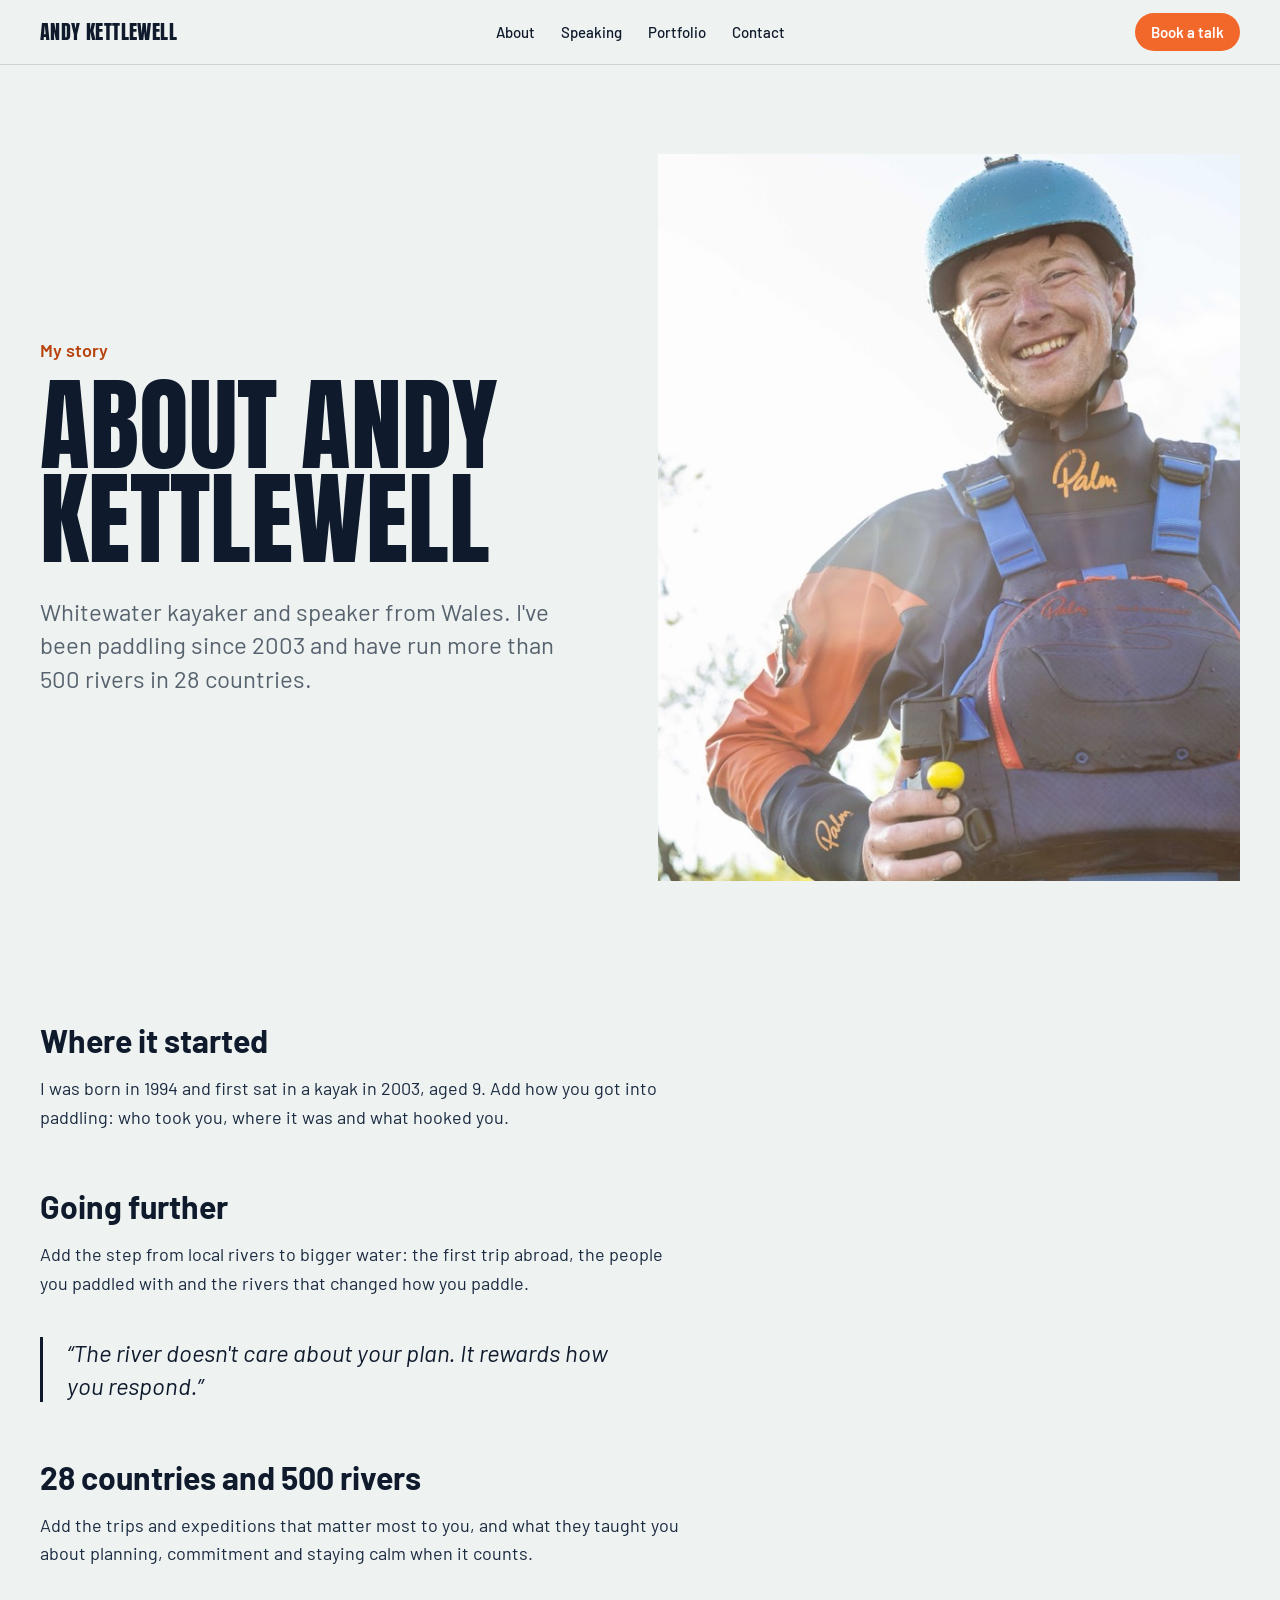
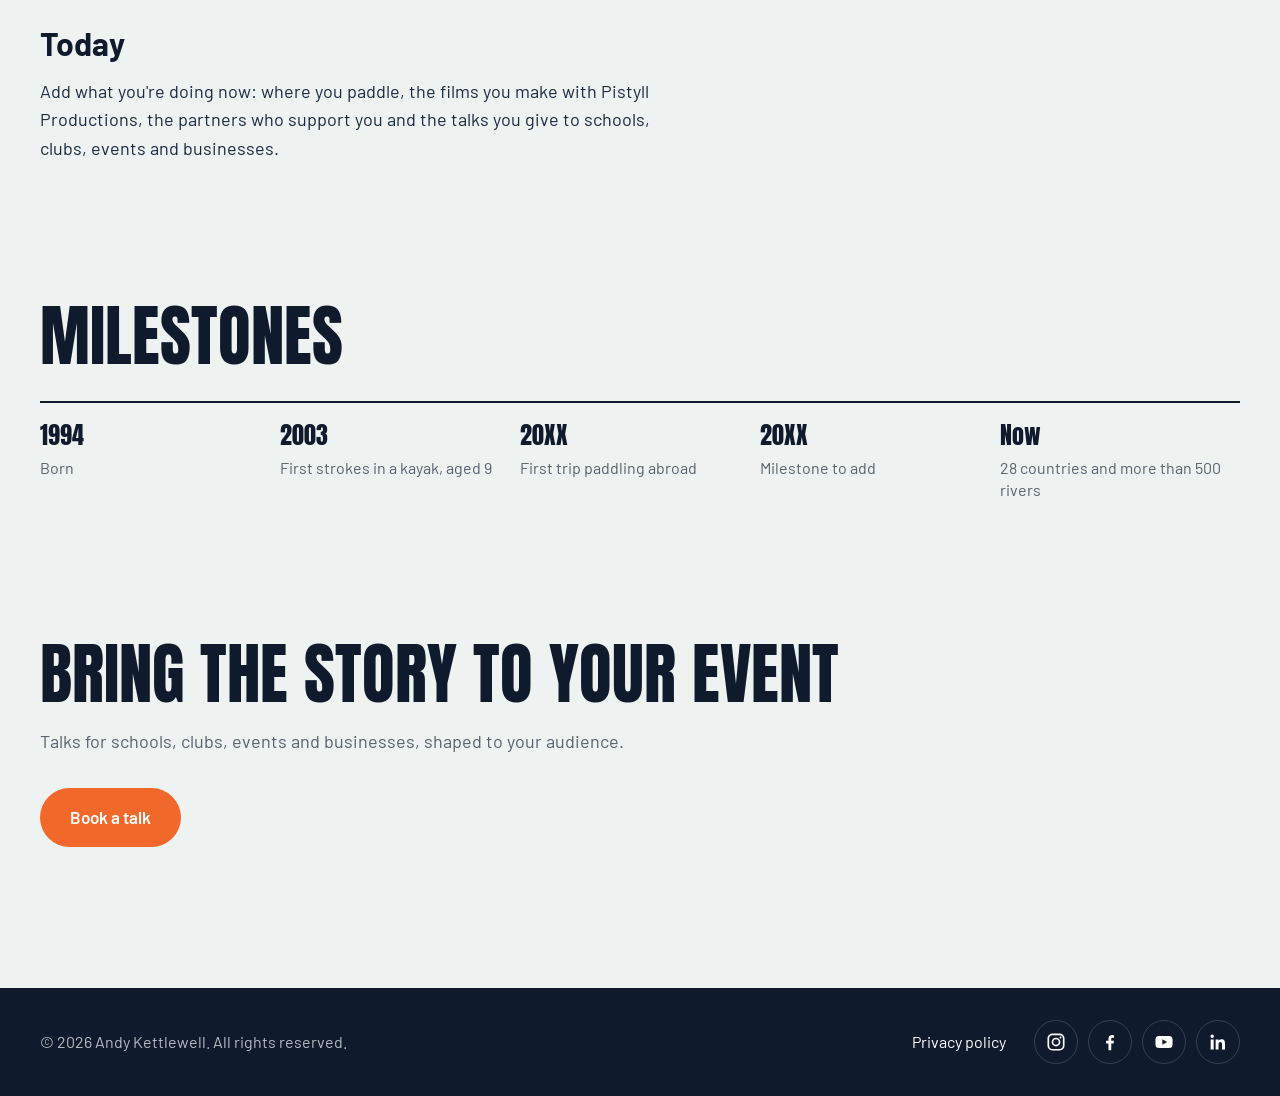
==== about.html @ ff5e3b67 "Add about, speaking and portfolio pages, privacy policy and site-wide refinements - New about, speak" ====
<!DOCTYPE html>
<html lang="en-GB">
<head>
  <meta charset="UTF-8">
  <meta name="viewport" content="width=device-width, initial-scale=1.0">
  <title>About Andy Kettlewell | Whitewater kayaker and speaker</title>
  <meta name="description" content="The full story of Andy Kettlewell, a whitewater kayaker from Wales: paddling since 2003, 28 countries and more than 500 rivers.">
  <meta name="theme-color" content="#0f1b2d">

  <meta property="og:title" content="About Andy Kettlewell">
  <meta property="og:description" content="Whitewater kayaker from Wales. Paddling since 2003, 28 countries, more than 500 rivers.">
  <meta property="og:image" content="https://andykettlewell.co.uk/image/web/story-portrait.jpg">
  <meta property="og:url" content="https://andykettlewell.co.uk/about.html">

  <link rel="preconnect" href="https://fonts.googleapis.com">
  <link rel="preconnect" href="https://fonts.gstatic.com" crossorigin>
  <link href="https://fonts.googleapis.com/css2?family=Anton&family=Barlow:ital,wght@0,400;0,500;0,600;0,700;1,400&display=swap" rel="stylesheet">
  <link rel="stylesheet" href="style.css">
  <script src="scripts.js" defer></script>
</head>
<body>

  <!-- ============ HEADER ============ -->
  <header class="site-header solid scrolled">
    <div class="container header-inner">
      <a href="index.html" class="logo" aria-label="Andy Kettlewell, home">Andy Kettlewell</a>

      <nav class="nav" id="nav" aria-label="Main">
        <a href="about.html" aria-current="page">About</a>
        <a href="speaking.html">Speaking</a>
        <a href="portfolio.html">Portfolio</a>
        <a href="index.html#contact">Contact</a>
        <a href="index.html#talks" class="btn btn-accent btn-sm nav-cta">Book a talk</a>
      </nav>

      <a href="index.html#talks" class="btn btn-accent btn-sm header-cta">Book a talk</a>

      <button class="menu-toggle" aria-label="Open menu" aria-expanded="false" aria-controls="nav">
        <span></span><span></span>
      </button>
    </div>
  </header>

  <main class="about">

    <!-- ============ INTRO ============ -->
    <section class="about-intro">
      <div class="container story-grid">
        <div class="story-copy">
          <p class="kicker">My story</p>
          <h1 class="display-lg">About Andy Kettlewell</h1>
          <p class="about-lead">
            Whitewater kayaker and speaker from Wales. I've been paddling since
            2003 and have run more than 500 rivers in 28 countries.
          </p>
        </div>
        <figure class="story-media">
          <img src="image/web/story-portrait.jpg" alt="Andy Kettlewell smiling on the riverbank in his paddling kit">
        </figure>
      </div>
    </section>

    <!-- ============ FULL STORY ============ -->
    <!-- EDIT: everything in this section is placeholder text. Replace it with your story in your own words. -->
    <section class="about-story">
      <div class="container">
        <article class="about-body">
          <h2>Where it started</h2>
          <p>
            I was born in 1994 and first sat in a kayak in 2003, aged 9.
            Add how you got into paddling: who took you, where it was and what
            hooked you.
          </p>

          <h2>Going further</h2>
          <p>
            Add the step from local rivers to bigger water: the first trip
            abroad, the people you paddled with and the rivers that changed how
            you paddle.
          </p>

          <blockquote class="pull-quote">
            “The river doesn't care about your plan. It rewards how you respond.”
          </blockquote>

          <h2>28 countries and 500 rivers</h2>
          <p>
            Add the trips and expeditions that matter most to you, and what
            they taught you about planning, commitment and staying calm when it
            counts.
          </p>

          <h2>Today</h2>
          <p>
            Add what you're doing now: where you paddle, the films you make
            with Pistyll Productions, the partners who support you and the
            talks you give to schools, clubs, events and businesses.
          </p>
        </article>
      </div>
    </section>

    <!-- ============ MILESTONES ============ -->
    <!-- EDIT: 1994 and 2003 are real, the 20XX milestones are placeholders -->
    <section class="about-milestones">
      <div class="container">
        <h2 class="display-md">Milestones</h2>
        <ol class="timeline about-timeline">
          <li><span>1994</span> Born</li>
          <li><span>2003</span> First strokes in a kayak, aged 9</li>
          <li><span>20XX</span> First trip paddling abroad</li>
          <li><span>20XX</span> Milestone to add</li>
          <li><span>Now</span> 28 countries and more than 500 rivers</li>
        </ol>
      </div>
    </section>

    <!-- ============ CALL TO ACTION ============ -->
    <section class="about-cta">
      <div class="container">
        <h2 class="display-md">Bring the story to your event</h2>
        <p>Talks for schools, clubs, events and businesses, shaped to your audience.</p>
        <a href="index.html#contact" class="btn btn-accent">Book a talk</a>
      </div>
    </section>

  </main>

  <!-- ============ FOOTER ============ -->
  <footer class="site-footer">
    <div class="container footer-inner">
      <p>© <span id="year">2026</span> Andy Kettlewell. All rights reserved.</p>
      <div class="footer-end">
        <ul class="footer-links">
          <li><a href="privacy.html">Privacy policy</a></li>
        </ul>
        <ul class="socials footer-socials" aria-label="Social media">
          <li><a href="https://www.instagram.com/akettlewell94/" target="_blank" rel="noopener" aria-label="Instagram"><svg viewBox="0 0 24 24" aria-hidden="true"><rect x="2.75" y="2.75" width="18.5" height="18.5" rx="5" fill="none" stroke="currentColor" stroke-width="2"/><circle cx="12" cy="12" r="4.25" fill="none" stroke="currentColor" stroke-width="2"/><circle cx="17.4" cy="6.6" r="1.25" fill="currentColor"/></svg></a></li>
          <li><a href="https://www.facebook.com/AndyKettlewell1" target="_blank" rel="noopener" aria-label="Facebook"><svg viewBox="0 0 24 24" aria-hidden="true"><path fill="currentColor" d="M13.5 22v-8.2h2.8l.4-3.3h-3.2V8.4c0-.95.27-1.6 1.63-1.6h1.72V3.86A23 23 0 0 0 14.35 3.7c-2.5 0-4.2 1.52-4.2 4.32v2.48H7.3v3.3h2.85V22z"/></svg></a></li>
          <li><a href="https://www.youtube.com/@PistyllProductions" target="_blank" rel="noopener" aria-label="YouTube"><svg viewBox="0 0 24 24" aria-hidden="true"><path fill="currentColor" fill-rule="evenodd" d="M6 4.75h12A4.25 4.25 0 0 1 22.25 9v6A4.25 4.25 0 0 1 18 19.25H6A4.25 4.25 0 0 1 1.75 15V9A4.25 4.25 0 0 1 6 4.75zM10 8.6v6.8l5.8-3.4z"/></svg></a></li>
          <li><a href="https://www.linkedin.com/in/andy-kettlewell-2539121a6/" target="_blank" rel="noopener" aria-label="LinkedIn"><svg viewBox="0 0 24 24" aria-hidden="true"><path fill="currentColor" d="M3.2 9h3.6v12H3.2zM5 3a2.1 2.1 0 1 1 0 4.2A2.1 2.1 0 0 1 5 3zM9.2 9h3.45v1.65h.05c.48-.9 1.65-1.85 3.4-1.85 3.64 0 4.3 2.4 4.3 5.5V21h-3.6v-5.9c0-1.4-.03-3.2-1.95-3.2-1.95 0-2.25 1.52-2.25 3.1v6H9.2z"/></svg></a></li>
        </ul>
      </div>
    </div>
  </footer>

</body>
</html>
---- style.css ----
/* =========================================================
   ANDY KETTLEWELL: andykettlewell.co.uk

   One loud thing: the waterfall hero and its poster headline.
   Everything after it stays calm and lets the photos work.

   Colours come from the river and the kit:
   spray-grey ground, deep-water navy, drysuit orange (used
   only for actions and the hero full stops).
   ========================================================= */

:root {
  --ink: #0f1b2d;          /* deep water */
  --ink-2: #1a2a40;
  --mist: #eef2f1;         /* spray grey, the page ground */
  --white: #ffffff;
  --orange: #f2672a;       /* drysuit orange: actions only */
  --orange-dark: #d4511a;
  --orange-text: #b8420c;  /* orange dark enough for small text on the light ground */
  --slate: #56626d;        /* secondary text */
  --rule: rgba(15, 27, 45, 0.14);
  --rule-light: rgba(255, 255, 255, 0.16);

  --font-display: 'Anton', 'Impact', 'Arial Narrow', sans-serif;
  --font-body: 'Barlow', system-ui, -apple-system, 'Segoe UI', sans-serif;

  /* Type scale (roughly a 1.333 ratio from an 18px base) */
  --step-0: 1.125rem;   /* 18px body */
  --step-1: 1.5rem;     /* 24px */
  --step-2: 2rem;       /* 32px */

  --container: 1360px;
  --gutter: clamp(16px, 4vw, 40px);
  --section-y: clamp(88px, 11vw, 150px);
  --header-h: 64px;
  --ease: cubic-bezier(0.2, 0.7, 0.2, 1);
}

/* ---------- Reset ---------- */
*, *::before, *::after { box-sizing: border-box; margin: 0; padding: 0; }

html { scroll-behavior: smooth; scroll-padding-top: var(--header-h); }

body {
  font-family: var(--font-body);
  font-size: var(--step-0);
  line-height: 1.6;
  color: var(--ink);
  background: var(--mist);
  -webkit-font-smoothing: antialiased;
}

img { display: block; max-width: 100%; }
[hidden] { display: none !important; }
a { color: inherit; text-decoration: none; }
ul, ol { list-style: none; }
button, input, select, textarea { font: inherit; color: inherit; }

:focus-visible { outline: 2px solid var(--orange); outline-offset: 3px; }

.container {
  width: 100%;
  max-width: var(--container);
  margin-inline: auto;
  padding-inline: var(--gutter);
}

/* ---------- Type ---------- */
.display, .display-md, .display-lg {
  font-family: var(--font-display);
  font-weight: 400;
  text-transform: uppercase;
  line-height: 0.92;
}
.display    { font-size: clamp(72px, 12vw, 184px); letter-spacing: -0.005em; }
.display-lg { font-size: clamp(56px, 8vw, 120px); }
.display-md { font-size: clamp(40px, 5.2vw, 72px); line-height: 0.98; }

.dot { color: var(--orange); }

/* Short line introducing each page, above its main heading */
.kicker {
  font-size: var(--step-0);
  font-weight: 600;
  line-height: 1.3;
  color: var(--orange-text);
  margin-bottom: 16px;
}
.story-copy > .kicker, .legal .kicker { color: var(--orange-text); }
.hero .kicker { color: var(--orange); margin-bottom: 20px; }

.minor-heading {
  font-size: var(--step-0);
  font-weight: 600;
  margin-bottom: 20px;
}
.minor-heading.center { text-align: center; }

.section-lead {
  margin-top: 24px;
  max-width: 34em;
}

/* ---------- Buttons & links ---------- */
.btn {
  display: inline-flex;
  align-items: center;
  justify-content: center;
  padding: 16px 30px;
  border: 0;
  border-radius: 999px;
  font-size: 1.0625rem;
  font-weight: 600;
  cursor: pointer;
  transition: background 0.2s;
}
.btn-sm { padding: 7px 16px; font-size: 0.9375rem; }
.btn-block { width: 100%; }
.btn-accent { background: var(--orange); color: var(--white); }
.btn-accent:hover { background: var(--orange-dark); }

.text-link {
  font-weight: 600;
  text-decoration: none;
  transition: color 0.2s;
}
.text-link span {
  display: inline-block;
  margin-left: 0.12em;
  transform: translateY(0.08em);
  transition: transform 0.2s;
}
.text-link:hover { color: var(--orange); }
.text-link:hover span { transform: translate(3px, 0.08em); }
@media (prefers-reduced-motion: reduce) {
  .text-link:hover span { transform: translateY(0.08em); }
}

/* ---------- Header ---------- */
.site-header {
  position: fixed;
  inset: 0 0 auto 0;
  z-index: 50;
  height: var(--header-h);
  color: var(--white);
  transition: background 0.3s, color 0.3s, box-shadow 0.3s;
}
.site-header.scrolled {
  background: rgba(238, 242, 241, 0.94);
  backdrop-filter: blur(12px);
  -webkit-backdrop-filter: blur(12px);
  box-shadow: 0 1px 0 var(--rule);
  color: var(--ink);
}
/* logo left, menu centred, "Book a talk" right */
.header-inner {
  height: 100%;
  display: grid;
  grid-template-columns: 1fr auto 1fr;
  align-items: center;
  gap: 24px;
}
.header-inner .logo { justify-self: start; }
.header-cta { justify-self: end; }
.nav .nav-cta { display: none; } /* only shown inside the phone menu */

.logo {
  font-family: var(--font-display);
  font-size: 20px;
  text-transform: uppercase;
  letter-spacing: 0.02em;
  line-height: 1;
}

.nav {
  display: flex;
  align-items: center;
  gap: 26px;
  font-size: 0.9375rem;
  font-weight: 500;
}
.nav > a:not(.btn):hover { text-decoration: underline; text-underline-offset: 6px; }

.menu-toggle {
  display: none;
  width: 44px; height: 44px;
  background: none; border: 0;
  cursor: pointer;
  position: relative;
}
.menu-toggle span {
  position: absolute;
  left: 10px; right: 10px;
  height: 2px;
  background: currentColor;
  transition: transform 0.3s var(--ease), top 0.3s var(--ease);
}
.menu-toggle span:first-child { top: 17px; }
.menu-toggle span:last-child  { top: 25px; }
.menu-open .menu-toggle span:first-child { top: 21px; transform: rotate(45deg); }
.menu-open .menu-toggle span:last-child  { top: 21px; transform: rotate(-45deg); }

/* ---------- Hero: the one orchestrated moment ---------- */
.hero {
  position: relative;
  min-height: 100vh;
  min-height: 100svh;
  display: flex;
  align-items: center;
  overflow: hidden;
  background: var(--ink);
  color: var(--white);
}
.hero-media, .hero-media img {
  position: absolute;
  inset: 0;
  width: 100%;
  height: 100%;
}
.hero-media img {
  object-fit: cover;
  object-position: 55% 35%;
  animation: hero-settle 2.4s var(--ease) both;
}
.hero::after {
  content: "";
  position: absolute;
  inset: 0;
  background:
    linear-gradient(180deg, rgba(15,27,45,0.55) 0%, rgba(15,27,45,0) 22%),
    linear-gradient(90deg, rgba(15,27,45,0.85) 0%, rgba(15,27,45,0.5) 42%, rgba(15,27,45,0.05) 75%);
  pointer-events: none;
}

.hero-content {
  position: relative;
  z-index: 2;
  padding-top: var(--header-h);
}
/* headline lines drop in like water, then the rest follows */
.hero-content > * { animation: rise 1s var(--ease) both; }
.hero-content > :nth-child(1) { animation-delay: 0.25s; }
.hero-content > :nth-child(2) { animation-delay: 0.4s; }
.hero-content > :nth-child(3) { animation-delay: 0.6s; }
.hero-content > :nth-child(4) { animation-delay: 0.75s; }

.hero-lead {
  max-width: 26em;
  margin-top: 28px;
  font-size: 1.25rem;
  color: rgba(255,255,255,0.88);
}
.hero-actions {
  display: flex;
  flex-wrap: wrap;
  align-items: center;
  gap: 28px;
  margin-top: 36px;
}

@keyframes hero-settle { from { transform: scale(1.06); } to { transform: scale(1); } }
@keyframes rise { from { opacity: 0; transform: translateY(28px); } to { opacity: 1; transform: none; } }

/* ---------- Highlights sentence ---------- */
.highlights {
  background: var(--ink);
  color: rgba(255,255,255,0.7);
  padding-block: clamp(48px, 6vw, 80px);
}
.highlights-line {
  font-size: clamp(1.5rem, 3.2vw, 2.6rem);
  line-height: 1.25;
  max-width: 28em;
}
.highlights-line strong { color: var(--white); font-weight: 700; }

/* ---------- Sections ---------- */
.section { padding-block: var(--section-y); }

/* ---------- Story ---------- */
.story-grid {
  display: grid;
  grid-template-columns: 1fr 1.1fr;
  gap: clamp(40px, 7vw, 110px);
  align-items: center;
}
.story-media img {
  width: 100%;
  aspect-ratio: 4 / 5;
  object-fit: cover;
  object-position: 68% 20%;
}
.story-media figcaption {
  margin-top: 12px;
  font-size: 1rem;
  color: var(--slate);
}
.story-copy h2 { margin-bottom: 32px; }
.story-copy > p { color: var(--slate); max-width: 34em; }
.story-copy > p + p { margin-top: 16px; }

.pull-quote {
  margin: 40px 0 48px;
  padding-left: 24px;
  border-left: 3px solid var(--ink);
  font-size: var(--step-1);
  font-style: italic;
  line-height: 1.35;
  max-width: 24em;
}

.timeline {
  display: grid;
  grid-template-columns: repeat(4, 1fr);
  border-top: 2px solid var(--ink);
}
.timeline li {
  padding: 16px 12px 0 0;
  font-size: 1rem;
  line-height: 1.4;
  color: var(--slate);
}
.timeline span {
  display: block;
  font-family: var(--font-display);
  font-size: var(--step-1);
  color: var(--ink);
  margin-bottom: 4px;
}

/* ---------- Talks ---------- */
.talks { background: var(--ink); color: var(--white); }
.talks-head {
  display: grid;
  grid-template-columns: 1fr 1fr;
  gap: 24px 64px;
  align-items: end;
  margin-bottom: clamp(48px, 6vw, 72px);
}
.talks-head .section-lead { margin-top: 0; color: rgba(255,255,255,0.72); }

.talk-list { border-top: 1px solid var(--rule-light); margin-bottom: 48px; }
.talk-list li {
  display: grid;
  grid-template-columns: 1fr 1fr;
  gap: 8px 64px;
  align-items: baseline;
  padding-block: 28px;
  border-bottom: 1px solid var(--rule-light);
}
.talk-list h3 {
  font-family: var(--font-display);
  font-weight: 400;
  font-size: clamp(1.75rem, 3vw, 2.5rem);
  line-height: 1.05;
  text-transform: uppercase;
}
.talk-list p { color: rgba(255,255,255,0.72); max-width: 30em; }

/* Home page preview of the talks */
.talk-preview {
  display: grid;
  grid-template-columns: repeat(4, 1fr);
  column-gap: 40px;
  border-top: 1px solid var(--rule-light);
  margin-bottom: 48px;
}
.talk-preview li {
  padding-top: 24px;
  font-family: var(--font-display);
  font-size: clamp(1.5rem, 2.2vw, 1.875rem);
  line-height: 1.05;
  text-transform: uppercase;
}
.talks-actions {
  display: flex;
  flex-wrap: wrap;
  align-items: center;
  gap: 28px;
}

/* ---------- Gallery ---------- */
.gallery-title { margin-bottom: clamp(36px, 5vw, 56px); }
.gallery-grid {
  display: grid;
  grid-template-columns: repeat(3, 1fr);
  grid-auto-rows: clamp(200px, 22vw, 300px);
  gap: 8px;
}
.g-item { position: relative; overflow: hidden; background: var(--ink-2); }
.g-wide { grid-column: span 2; }
.g-tall { grid-row: span 2; }
.g-item img { width: 100%; height: 100%; object-fit: cover; }
.g-item figcaption {
  position: absolute;
  left: 16px; bottom: 14px;
  color: var(--white);
  font-weight: 600;
  text-shadow: 0 1px 8px rgba(0,0,0,0.6);
}

/* ---------- Partners ---------- */
.partners {
  padding-block: 72px;
  background: var(--white);
}
.partners .minor-heading { margin-bottom: 36px; color: var(--slate); }
.partner-row {
  display: flex;
  flex-wrap: wrap;
  justify-content: center;
  align-items: center;
  gap: 24px clamp(40px, 8vw, 110px);
}
.partner-row img { height: clamp(44px, 5vw, 64px); width: auto; opacity: 0.85; transition: opacity 0.2s; }
.partner-row a:hover img { opacity: 1; }
.partner-row a { display: block; }

/* ---------- Contact ---------- */
.contact-grid {
  display: grid;
  grid-template-columns: 1fr 1fr;
  gap: clamp(48px, 7vw, 110px);
  align-items: start;
}
.contact-intro > p {
  margin-top: 28px;
  color: var(--slate);
  max-width: 26em;
}
.contact-list { margin-top: 48px; border-top: 1px solid var(--rule); }
.contact-list > div {
  padding: 16px 0;
  border-bottom: 1px solid var(--rule);
}
/* small label on its own line above each detail */
.contact-list dt {
  font-size: 0.875rem;
  color: var(--slate);
  margin-bottom: 2px;
}
.contact-list dd { font-size: 1.125rem; font-weight: 600; }
.contact-list a { overflow-wrap: anywhere; }
.contact-list a:hover { color: var(--orange); }

.socials {
  display: flex;
  flex-wrap: wrap;
  gap: 10px;
  margin-top: 28px;
}
.socials a {
  display: inline-grid;
  place-items: center;
  width: 44px;
  height: 44px;
  border: 1px solid var(--rule);
  border-radius: 50%;
  transition: border-color 0.2s, color 0.2s;
}
.socials svg { width: 20px; height: 20px; }
.socials a:hover { border-color: var(--ink); color: var(--orange); }

.contact-form {
  background: var(--white);
  border: 1px solid var(--rule);
  border-radius: 20px;
  padding: clamp(28px, 4vw, 48px);
  display: grid;
  gap: 20px;
}
.field-row { display: grid; grid-template-columns: 1fr 1fr; gap: 20px; }
.field { display: grid; gap: 6px; }
.field > span { font-weight: 600; }
.field input, .field textarea {
  width: 100%;
  padding: 13px 14px;
  background: var(--mist);
  border: 1px solid transparent;
  border-radius: 6px;
  font-size: 1.0625rem;
}
.field textarea { resize: none; min-height: 160px; }
.field input:focus, .field textarea:focus {
  outline: none;
  background: var(--white);
  border-color: var(--ink);
}
.field.invalid input, .field.invalid textarea { border-color: #c0392b; }
.field small { font-size: 0.875rem; font-weight: 400; color: var(--slate); margin-left: 4px; }
.form-error { font-size: 1rem; color: #b42318; }
.form-error:empty { display: none; }
.hp { position: absolute; left: -9999px; width: 1px; height: 1px; opacity: 0; }
.btn:disabled { opacity: 0.7; cursor: wait; }

.form-success {
  background: var(--white);
  border: 1px solid var(--rule);
  border-radius: 20px;
  padding: clamp(28px, 4vw, 48px);
}
.form-success:focus { outline: none; }
.form-success h3 {
  font-family: var(--font-display);
  font-weight: 400;
  font-size: var(--step-2);
  text-transform: uppercase;
  line-height: 1;
  margin-bottom: 12px;
}
.form-success p { color: var(--slate); }

/* ---------- Footer ---------- */
.site-footer {
  background: var(--ink);
  color: rgba(255,255,255,0.7);
  padding-block: 32px;
  font-size: 1rem;
}
.footer-inner {
  display: flex;
  flex-wrap: wrap;
  align-items: center;
  justify-content: space-between;
  gap: 16px 32px;
}
.footer-links { display: flex; gap: 28px; }
.footer-links a { color: var(--white); transition: color 0.2s; }
.footer-links a:hover { color: var(--orange); text-decoration: underline; text-underline-offset: 5px; }
.footer-end { display: flex; flex-wrap: wrap; align-items: center; gap: 16px 28px; }
.footer-socials { margin-top: 0; }
.footer-socials a { color: var(--white); border-color: var(--rule-light); }
.footer-socials a:hover { border-color: var(--white); color: var(--orange); }

/* ---------- Privacy policy page ---------- */
.legal { padding-top: calc(var(--header-h) + clamp(48px, 7vw, 96px)); padding-bottom: var(--section-y); }
.legal-inner { max-width: 44rem; }
.legal h1 { margin-bottom: 16px; }
.legal .updated { color: var(--slate); margin-bottom: 48px; }
.legal h2 {
  font-size: var(--step-1);
  font-weight: 700;
  line-height: 1.25;
  margin: 48px 0 12px;
}
.legal p, .legal li { color: var(--ink-2); }
.legal p + p { margin-top: 14px; }
.legal ul { list-style: disc; padding-left: 1.25em; margin-top: 12px; }
.legal ul + p { margin-top: 16px; }
.legal li + li { margin-top: 8px; }
.legal a { text-decoration: underline; text-underline-offset: 4px; }
.legal a:hover { color: var(--orange); }

/* ---------- About page ---------- */
.about-intro { padding-top: calc(var(--header-h) + clamp(48px, 7vw, 96px)); }
.about-intro h1 { margin-bottom: 28px; }
.about-lead { font-size: var(--step-1); line-height: 1.4; color: var(--ink-2); max-width: 24em; }
.about-intro .story-media img { aspect-ratio: 4 / 5; }

.about-story { padding-top: var(--section-y); }
.about-body { max-width: 40rem; }
.about-body h2 {
  font-size: var(--step-2);
  font-weight: 700;
  line-height: 1.2;
  margin: 56px 0 14px;
}
.about-body h2:first-child { margin-top: 0; }
.about-body p { color: var(--ink-2); }
.about-body p + p { margin-top: 16px; }

.about-milestones { padding-top: var(--section-y); }
.about-milestones h2 { margin-bottom: 32px; }
.about-timeline { grid-template-columns: repeat(5, 1fr); }

.about-cta { padding-block: var(--section-y); }
.about-cta h2 { max-width: 14em; margin-bottom: 20px; }
.about-cta p { color: var(--slate); max-width: 34em; margin-bottom: 32px; }

/* ---------- Speaking page ---------- */
.speaking-intro-btn { margin-top: 36px; }
.about-intro .story-media img[src*="celebration"] { object-position: 50% 50%; }
.speaking-talks { margin-top: var(--section-y); }
.speaking-talks .talk-list { margin-bottom: 0; }
.speaking-talks-title { margin-bottom: clamp(36px, 5vw, 56px); }

.speaking-audiences h2 { margin-bottom: clamp(36px, 5vw, 56px); }
.audience-list {
  display: grid;
  grid-template-columns: repeat(4, 1fr);
  gap: 32px;
  border-top: 2px solid var(--ink);
}
.audience-list li { padding-top: 20px; }
.audience-list h3 { font-size: var(--step-1); font-weight: 700; margin-bottom: 8px; }
.audience-list p { color: var(--slate); }

/* ---------- Portfolio page ---------- */
.portfolio-intro { padding-top: calc(var(--header-h) + clamp(48px, 7vw, 96px)); }
.portfolio-intro h1 { margin-bottom: 28px; }
.portfolio-section { padding-top: var(--section-y); }
.portfolio-heading { margin-bottom: clamp(36px, 5vw, 56px); }

.work-grid {
  display: grid;
  grid-template-columns: 1fr 1fr;
  gap: clamp(40px, 5vw, 64px) clamp(24px, 3vw, 40px);
}
.work img {
  width: 100%;
  aspect-ratio: 3 / 2;
  object-fit: cover;
  background: var(--ink-2);
}
.work-text { padding-top: 18px; max-width: 34em; }
.work-meta { font-size: 1rem; color: var(--slate); margin-bottom: 4px; }
.work h3 {
  font-family: var(--font-display);
  font-weight: 400;
  font-size: clamp(1.75rem, 3vw, 2.5rem);
  line-height: 1.05;
  text-transform: uppercase;
  margin-bottom: 8px;
}
.work-text > p:last-child { color: var(--ink-2); }

.work-feature {
  grid-column: 1 / -1;
  display: grid;
  grid-template-columns: 1.6fr 1fr;
  gap: clamp(24px, 4vw, 56px);
  align-items: end;
}
.work-feature img { aspect-ratio: 16 / 9; }
.work-feature .work-text { padding-top: 0; }

.portfolio-projects { margin-top: var(--section-y); }
.portfolio-projects .talk-list { margin-bottom: 0; }
.project-link { display: inline-block; margin-top: 12px; color: var(--white); }

/* =========================================================
   Responsive
   ========================================================= */
@media (max-width: 860px) {
  .header-inner { display: flex; justify-content: space-between; }
  .header-cta { display: none; }
  .nav .nav-cta { display: inline-flex; }
  .menu-toggle { display: block; z-index: 2; }

  .nav {
    position: fixed;
    inset: 0;
    flex-direction: column;
    justify-content: center;
    gap: 24px;
    background: var(--ink);
    color: var(--white);
    font-family: var(--font-display);
    font-size: 40px;
    font-weight: 400;
    text-transform: uppercase;
    opacity: 0;
    visibility: hidden;
    transition: opacity 0.3s, visibility 0.3s;
  }
  .nav .nav-cta { font-family: var(--font-body); text-transform: none; margin-top: 16px; }
  .menu-open .nav { opacity: 1; visibility: visible; }
  .menu-open .menu-toggle,
  .menu-open .logo { color: var(--white); position: relative; z-index: 2; }
  .menu-open .site-header {
    background: transparent;
    box-shadow: none;
    backdrop-filter: none;
    -webkit-backdrop-filter: none;
  }

  .story-grid, .contact-grid, .talks-head { grid-template-columns: 1fr; }
  .talk-list li { grid-template-columns: 1fr; }
  .story-media { max-width: 520px; }
}

@media (max-width: 700px) {
  body { font-size: 1.0625rem; }

  /* On phones the photo sits at the top and the text on a dark fade below */
  .hero { align-items: flex-end; }
  .hero-media img { object-position: 52% 0%; height: 75%; }
  .hero::after {
    background:
      linear-gradient(180deg, rgba(15,27,45,0.5) 0%, rgba(15,27,45,0) 18%),
      linear-gradient(180deg, rgba(15,27,45,0) 35%, rgba(15,27,45,0.85) 58%, var(--ink) 75%);
  }
  .hero-content { padding-bottom: 56px; }
  .hero-lead { margin-top: 20px; font-size: 1.125rem; }
  .hero-actions { margin-top: 28px; gap: 22px; }

  .timeline { grid-template-columns: 1fr 1fr; row-gap: 28px; }
  .audience-list { grid-template-columns: 1fr 1fr; }
  .talk-preview { grid-template-columns: 1fr 1fr; column-gap: 20px; row-gap: 8px; }
  .work-grid, .work-feature { grid-template-columns: 1fr; }
  .work-feature .work-text { padding-top: 18px; }
  .gallery-grid { grid-template-columns: 1fr 1fr; grid-auto-rows: 160px; gap: 6px; }
  .g-tall { grid-row: span 1; }
  .field-row { grid-template-columns: 1fr; }
  .field-row-names { grid-template-columns: 1fr 1fr; gap: 12px; }
  .partner-row { display: grid; grid-template-columns: 1fr 1fr; gap: 32px 24px; justify-items: center; }
  .partner-row img { height: 44px; }
}

@media (prefers-reduced-motion: reduce) {
  *, *::before, *::after { animation: none !important; transition: none !important; }
  html { scroll-behavior: auto; }
}
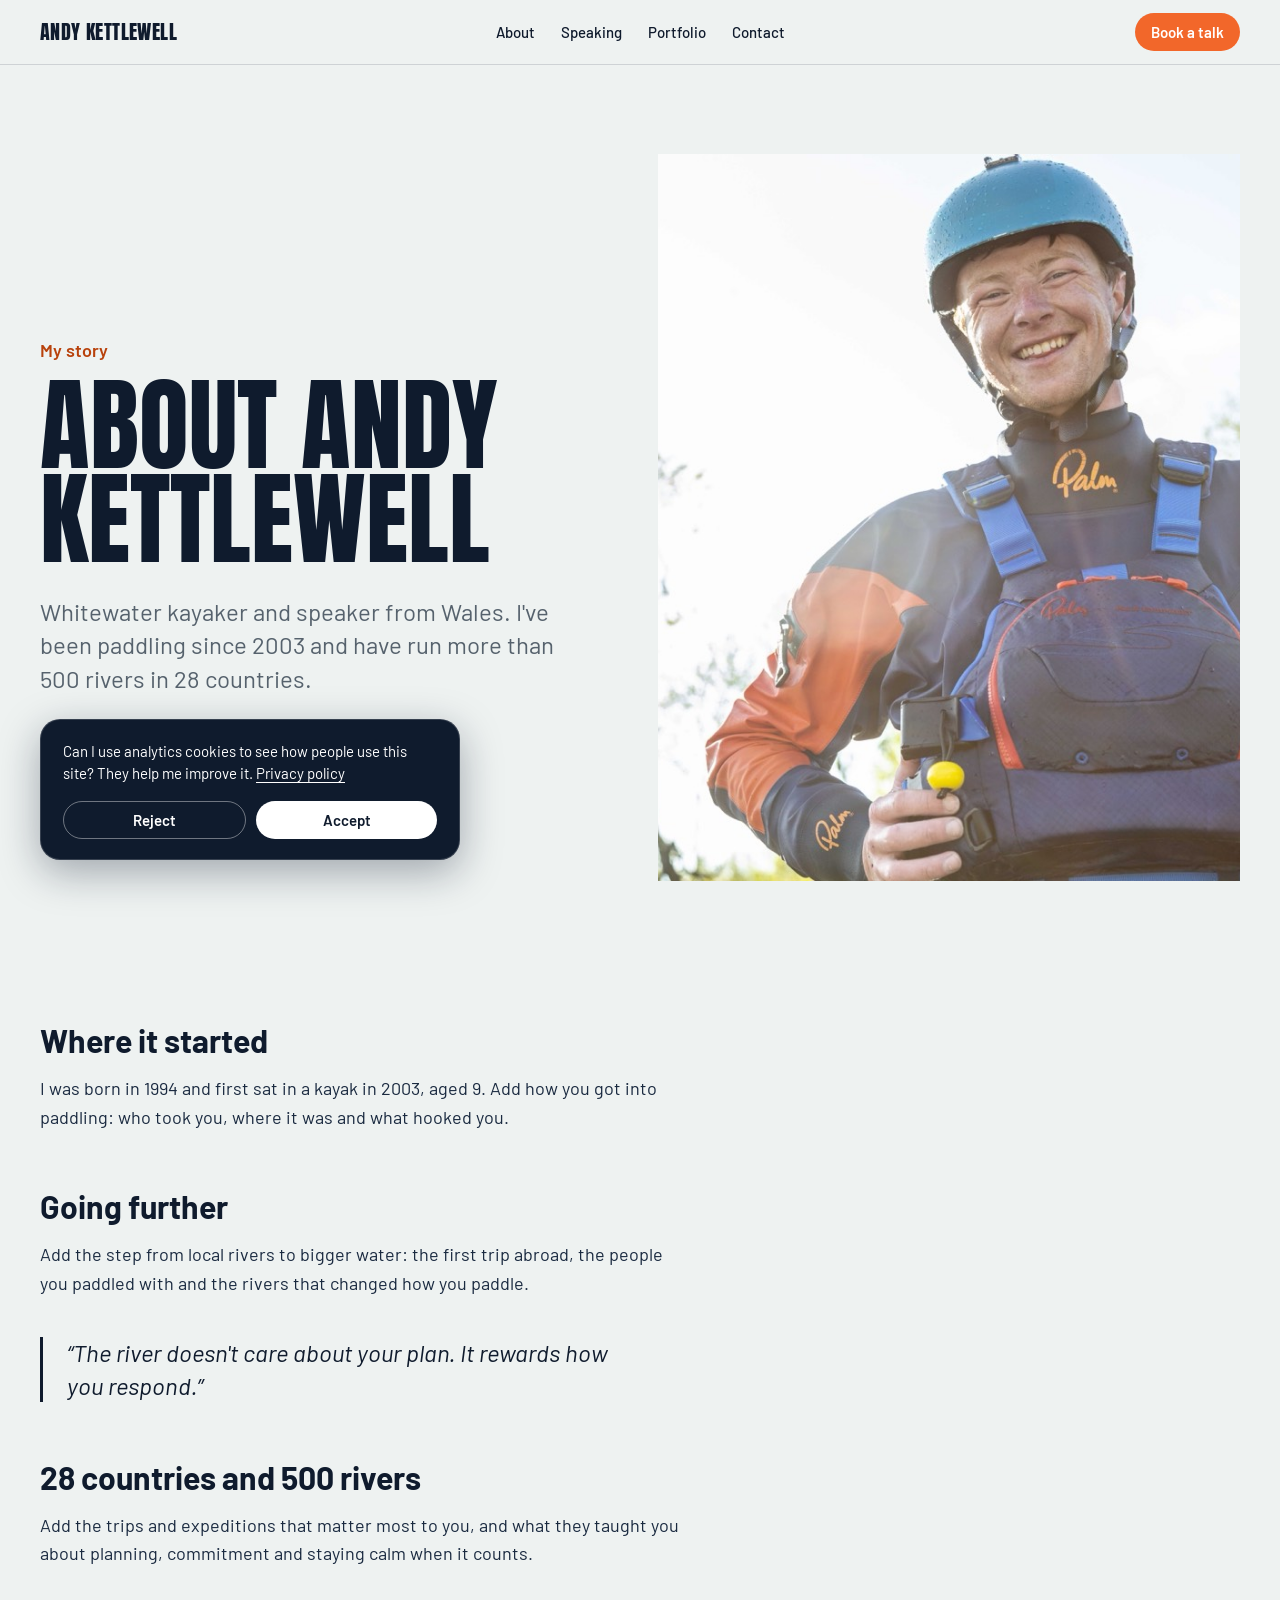
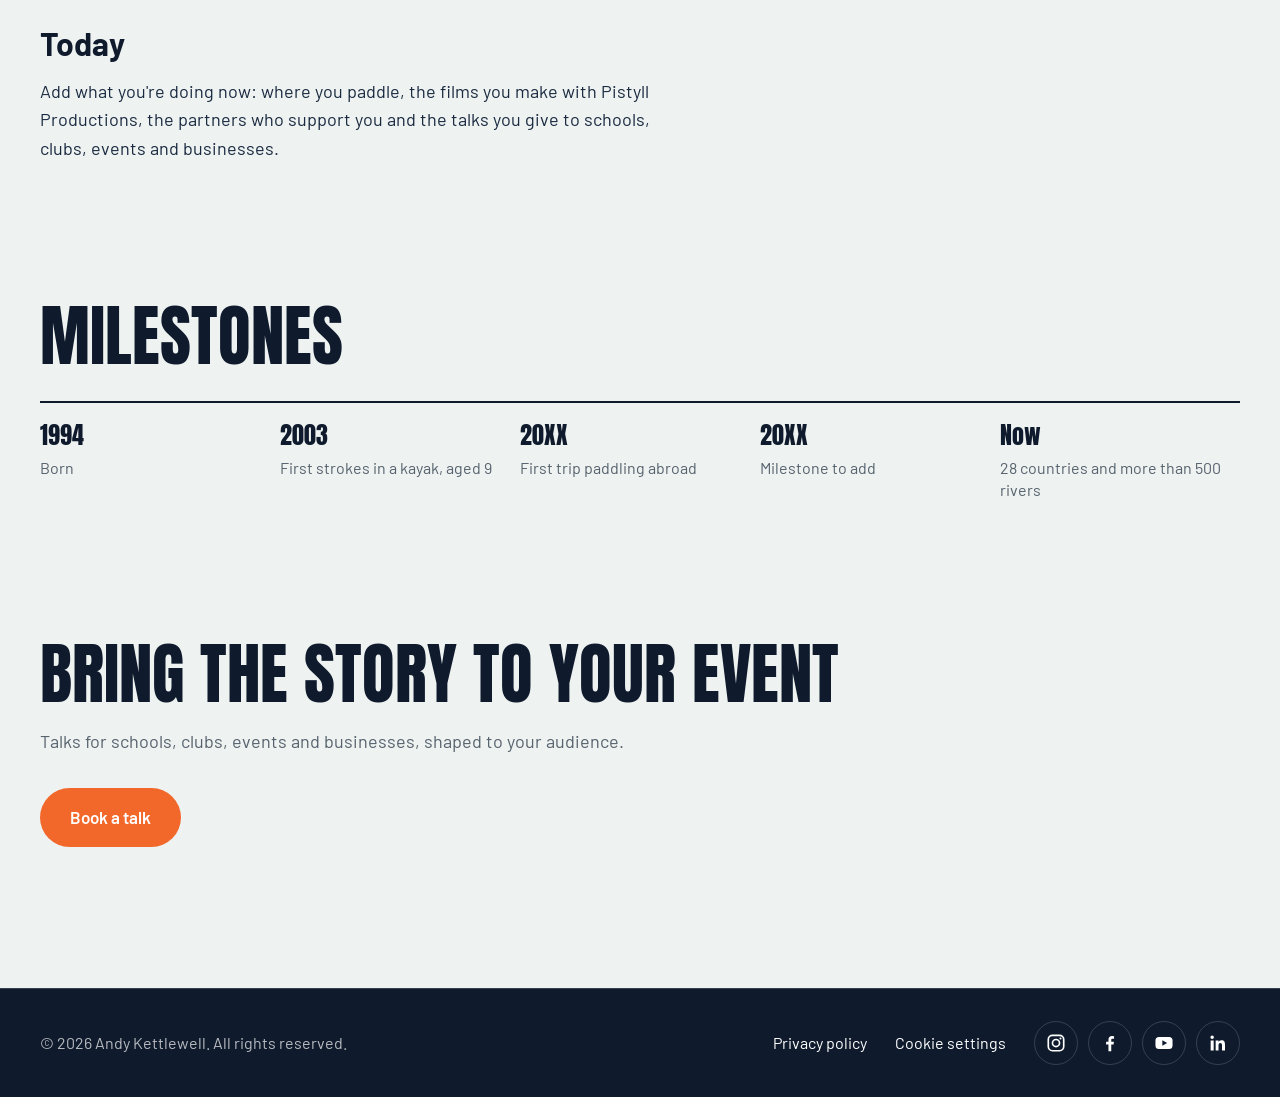
==== commit 14df499a: "Add Google Tag Manager analytics behind a cookie consent banner - Loads GTM-M4QTMZQV only after the " ====
--- a/about.html
+++ b/about.html
@@ -30,10 +30,10 @@
         <a href="speaking.html">Speaking</a>
         <a href="portfolio.html">Portfolio</a>
         <a href="index.html#contact">Contact</a>
-        <a href="index.html#talks" class="btn btn-accent btn-sm nav-cta">Book a talk</a>
+        <a href="index.html#contact" class="btn btn-accent btn-sm nav-cta">Book a talk</a>
       </nav>
 
-      <a href="index.html#talks" class="btn btn-accent btn-sm header-cta">Book a talk</a>
+      <a href="index.html#contact" class="btn btn-accent btn-sm header-cta">Book a talk</a>
 
       <button class="menu-toggle" aria-label="Open menu" aria-expanded="false" aria-controls="nav">
         <span></span><span></span>
@@ -133,6 +133,7 @@
       <div class="footer-end">
         <ul class="footer-links">
           <li><a href="privacy.html">Privacy policy</a></li>
+          <li><a href="#" class="cookie-settings" hidden>Cookie settings</a></li>
         </ul>
         <ul class="socials footer-socials" aria-label="Social media">
           <li><a href="https://www.instagram.com/akettlewell94/" target="_blank" rel="noopener" aria-label="Instagram"><svg viewBox="0 0 24 24" aria-hidden="true"><rect x="2.75" y="2.75" width="18.5" height="18.5" rx="5" fill="none" stroke="currentColor" stroke-width="2"/><circle cx="12" cy="12" r="4.25" fill="none" stroke="currentColor" stroke-width="2"/><circle cx="17.4" cy="6.6" r="1.25" fill="currentColor"/></svg></a></li>
--- a/style.css
+++ b/style.css
@@ -88,6 +88,7 @@
 }
 .story-copy > .kicker, .legal .kicker { color: var(--orange-text); }
 .hero .kicker { color: var(--orange); margin-bottom: 20px; }
+.contact .contact-intro > .kicker { color: var(--orange); margin-top: 0; }
 
 .minor-heading {
   font-size: var(--step-0);
@@ -261,18 +262,46 @@
 @keyframes hero-settle { from { transform: scale(1.06); } to { transform: scale(1); } }
 @keyframes rise { from { opacity: 0; transform: translateY(28px); } to { opacity: 1; transform: none; } }
 
-/* ---------- Highlights sentence ---------- */
+/* ---------- Highlights: four key numbers ---------- */
 .highlights {
-  background: var(--ink);
-  color: rgba(255,255,255,0.7);
-  padding-block: clamp(48px, 6vw, 80px);
-}
-.highlights-line {
-  font-size: clamp(1.5rem, 3.2vw, 2.6rem);
-  line-height: 1.25;
-  max-width: 28em;
-}
-.highlights-line strong { color: var(--white); font-weight: 700; }
+  background: var(--white);
+  color: var(--ink);
+  padding-block: clamp(56px, 7vw, 96px);
+}
+.stats {
+  display: grid;
+  grid-template-columns: repeat(4, 1fr);
+  gap: 40px clamp(24px, 3vw, 48px);
+}
+.stats li {
+  position: relative;
+  padding-top: 24px;
+  border-top: 1px solid var(--rule);
+}
+.stats li::before {
+  content: "";
+  position: absolute;
+  top: -1px;
+  left: 0;
+  width: 40px;
+  height: 3px;
+  background: var(--orange);
+}
+.stats strong {
+  display: block;
+  font-family: var(--font-display);
+  font-weight: 400;
+  font-size: clamp(3.5rem, 7vw, 6.5rem);
+  line-height: 0.9;
+  letter-spacing: 0.005em;
+}
+.stats span {
+  display: block;
+  margin-top: 14px;
+  font-size: var(--step-0);
+  color: var(--slate);
+  max-width: 14em;
+}
 
 /* ---------- Sections ---------- */
 .section { padding-block: var(--section-y); }
@@ -328,6 +357,9 @@
   margin-bottom: 4px;
 }
 
+/* Story continues straight on from the highlights above it */
+.story { background: var(--white); padding-top: clamp(24px, 3vw, 40px); }
+
 /* ---------- Talks ---------- */
 .talks { background: var(--ink); color: var(--white); }
 .talks-head {
@@ -379,25 +411,10 @@
   gap: 28px;
 }
 
-/* ---------- Gallery ---------- */
-.gallery-title { margin-bottom: clamp(36px, 5vw, 56px); }
-.gallery-grid {
-  display: grid;
-  grid-template-columns: repeat(3, 1fr);
-  grid-auto-rows: clamp(200px, 22vw, 300px);
-  gap: 8px;
-}
-.g-item { position: relative; overflow: hidden; background: var(--ink-2); }
-.g-wide { grid-column: span 2; }
-.g-tall { grid-row: span 2; }
-.g-item img { width: 100%; height: 100%; object-fit: cover; }
-.g-item figcaption {
-  position: absolute;
-  left: 16px; bottom: 14px;
-  color: var(--white);
-  font-weight: 600;
-  text-shadow: 0 1px 8px rgba(0,0,0,0.6);
-}
+/* Home page talks preview sits on the light grey ground */
+#talks { background: var(--mist); color: var(--ink); }
+#talks .section-lead { color: var(--slate); }
+#talks .talk-preview { border-top: 2px solid var(--ink); }
 
 /* ---------- Partners ---------- */
 .partners {
@@ -417,6 +434,43 @@
 .partner-row a { display: block; }
 
 /* ---------- Contact ---------- */
+.contact { background: var(--ink); color: var(--white); }
+.contact .contact-intro > p { color: rgba(255,255,255,0.72); }
+.contact .contact-list,
+.contact .contact-list > div { border-color: var(--rule-light); }
+.contact .contact-list dt { color: rgba(255,255,255,0.6); }
+.contact .socials a { border-color: var(--rule-light); }
+.contact .socials a:hover { border-color: var(--white); color: var(--orange); }
+.form-head { margin-bottom: 8px; }
+.form-head .kicker { margin-bottom: 8px; }
+.contact .form-head .kicker { color: var(--orange); }
+.form-head h3 {
+  font-family: var(--font-display);
+  font-weight: 400;
+  font-size: clamp(1.75rem, 2.6vw, 2.25rem);
+  line-height: 1.05;
+  text-transform: uppercase;
+}
+
+/* Form card: a slightly lighter navy so it stands apart from the section */
+.contact .contact-form,
+.contact .form-success {
+  background: #18273d;
+  border-color: rgba(255,255,255,0.08);
+  color: var(--white);
+}
+.contact .field input,
+.contact .field textarea {
+  background: #22344d;
+  color: var(--white);
+}
+.contact .field input:focus,
+.contact .field textarea:focus {
+  background: #22344d;
+  border-color: rgba(255,255,255,0.6);
+}
+.contact .form-error { color: #ff8a7a; }
+.contact .form-success p { color: rgba(255,255,255,0.72); }
 .contact-grid {
   display: grid;
   grid-template-columns: 1fr 1fr;
@@ -464,20 +518,20 @@
 .contact-form {
   background: var(--white);
   border: 1px solid var(--rule);
-  border-radius: 20px;
+  border-radius: 28px;
   padding: clamp(28px, 4vw, 48px);
   display: grid;
   gap: 20px;
 }
 .field-row { display: grid; grid-template-columns: 1fr 1fr; gap: 20px; }
 .field { display: grid; gap: 6px; }
-.field > span { font-weight: 600; }
+.field > span { font-size: 0.9375rem; font-weight: 600; }
 .field input, .field textarea {
   width: 100%;
   padding: 13px 14px;
   background: var(--mist);
   border: 1px solid transparent;
-  border-radius: 6px;
+  border-radius: 12px;
   font-size: 1.0625rem;
 }
 .field textarea { resize: none; min-height: 160px; }
@@ -487,7 +541,7 @@
   border-color: var(--ink);
 }
 .field.invalid input, .field.invalid textarea { border-color: #c0392b; }
-.field small { font-size: 0.875rem; font-weight: 400; color: var(--slate); margin-left: 4px; }
+.req { color: var(--orange); margin-left: 2px; }
 .form-error { font-size: 1rem; color: #b42318; }
 .form-error:empty { display: none; }
 .hp { position: absolute; left: -9999px; width: 1px; height: 1px; opacity: 0; }
@@ -496,7 +550,7 @@
 .form-success {
   background: var(--white);
   border: 1px solid var(--rule);
-  border-radius: 20px;
+  border-radius: 28px;
   padding: clamp(28px, 4vw, 48px);
 }
 .form-success:focus { outline: none; }
@@ -513,6 +567,7 @@
 /* ---------- Footer ---------- */
 .site-footer {
   background: var(--ink);
+  border-top: 1px solid var(--rule-light);
   color: rgba(255,255,255,0.7);
   padding-block: 32px;
   font-size: 1rem;
@@ -531,6 +586,33 @@
 .footer-socials { margin-top: 0; }
 .footer-socials a { color: var(--white); border-color: var(--rule-light); }
 .footer-socials a:hover { border-color: var(--white); color: var(--orange); }
+
+/* ---------- Cookie banner ---------- */
+.cookie-banner {
+  position: fixed;
+  left: var(--gutter);
+  bottom: calc(var(--gutter) + env(safe-area-inset-bottom, 0px));
+  z-index: 60;
+  max-width: 420px;
+  padding: 20px 22px;
+  background: var(--ink);
+  color: var(--white);
+  border: 1px solid var(--rule-light);
+  border-radius: 20px;
+  box-shadow: 0 12px 40px rgba(15, 27, 45, 0.35);
+  font-size: 0.9375rem;
+  line-height: 1.5;
+}
+.cookie-banner a { text-decoration: underline; text-underline-offset: 3px; color: var(--white); }
+.cookie-actions { display: flex; gap: 10px; margin-top: 16px; }
+.cookie-actions .btn { flex: 1; }
+.cookie-reject { background: transparent; color: var(--white); border: 1px solid rgba(255,255,255,0.4); }
+.cookie-reject:hover { border-color: var(--white); }
+.cookie-accept { background: var(--white); color: var(--ink); }
+.cookie-accept:hover { background: var(--mist); }
+@media (max-width: 520px) {
+  .cookie-banner { right: var(--gutter); max-width: none; }
+}
 
 /* ---------- Privacy policy page ---------- */
 .legal { padding-top: calc(var(--header-h) + clamp(48px, 7vw, 96px)); padding-bottom: var(--section-y); }
@@ -696,11 +778,10 @@
 
   .timeline { grid-template-columns: 1fr 1fr; row-gap: 28px; }
   .audience-list { grid-template-columns: 1fr 1fr; }
+  .stats { grid-template-columns: 1fr 1fr; }
   .talk-preview { grid-template-columns: 1fr 1fr; column-gap: 20px; row-gap: 8px; }
   .work-grid, .work-feature { grid-template-columns: 1fr; }
   .work-feature .work-text { padding-top: 18px; }
-  .gallery-grid { grid-template-columns: 1fr 1fr; grid-auto-rows: 160px; gap: 6px; }
-  .g-tall { grid-row: span 1; }
   .field-row { grid-template-columns: 1fr; }
   .field-row-names { grid-template-columns: 1fr 1fr; gap: 12px; }
   .partner-row { display: grid; grid-template-columns: 1fr 1fr; gap: 32px 24px; justify-items: center; }
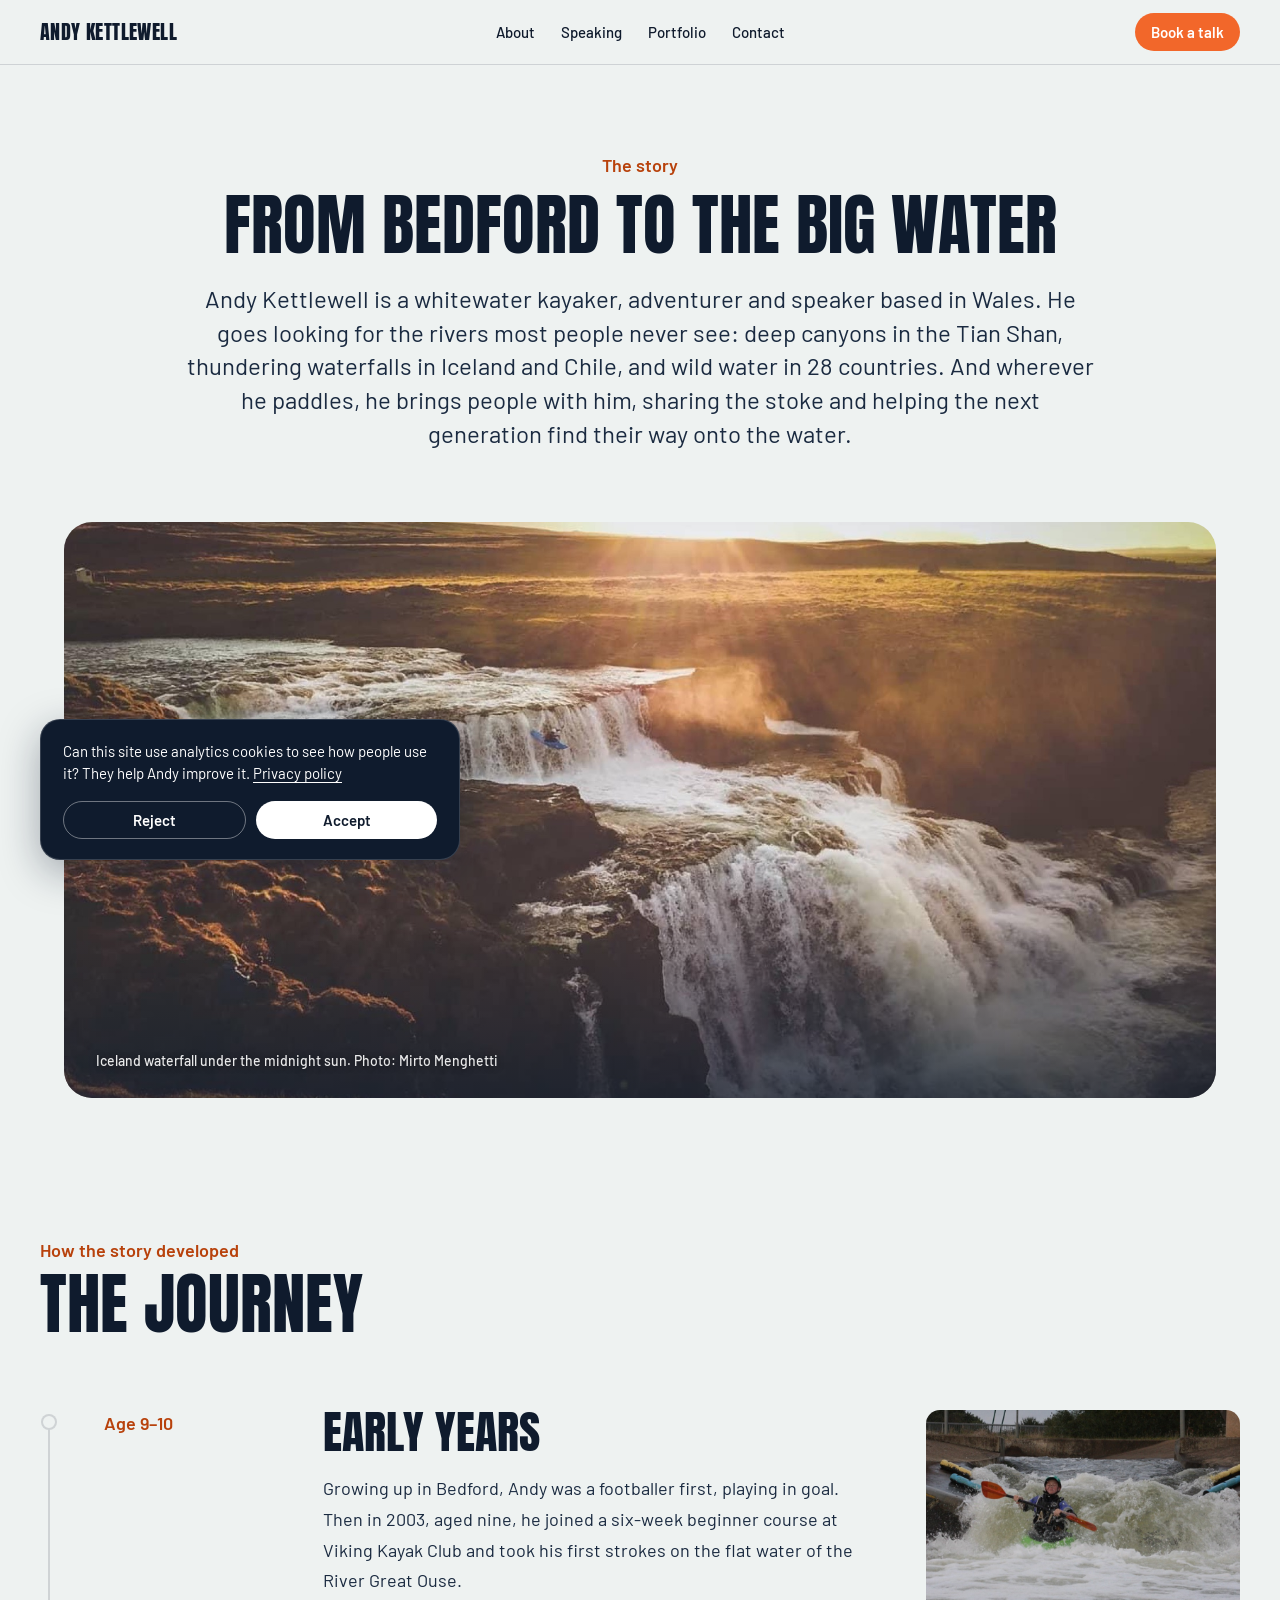
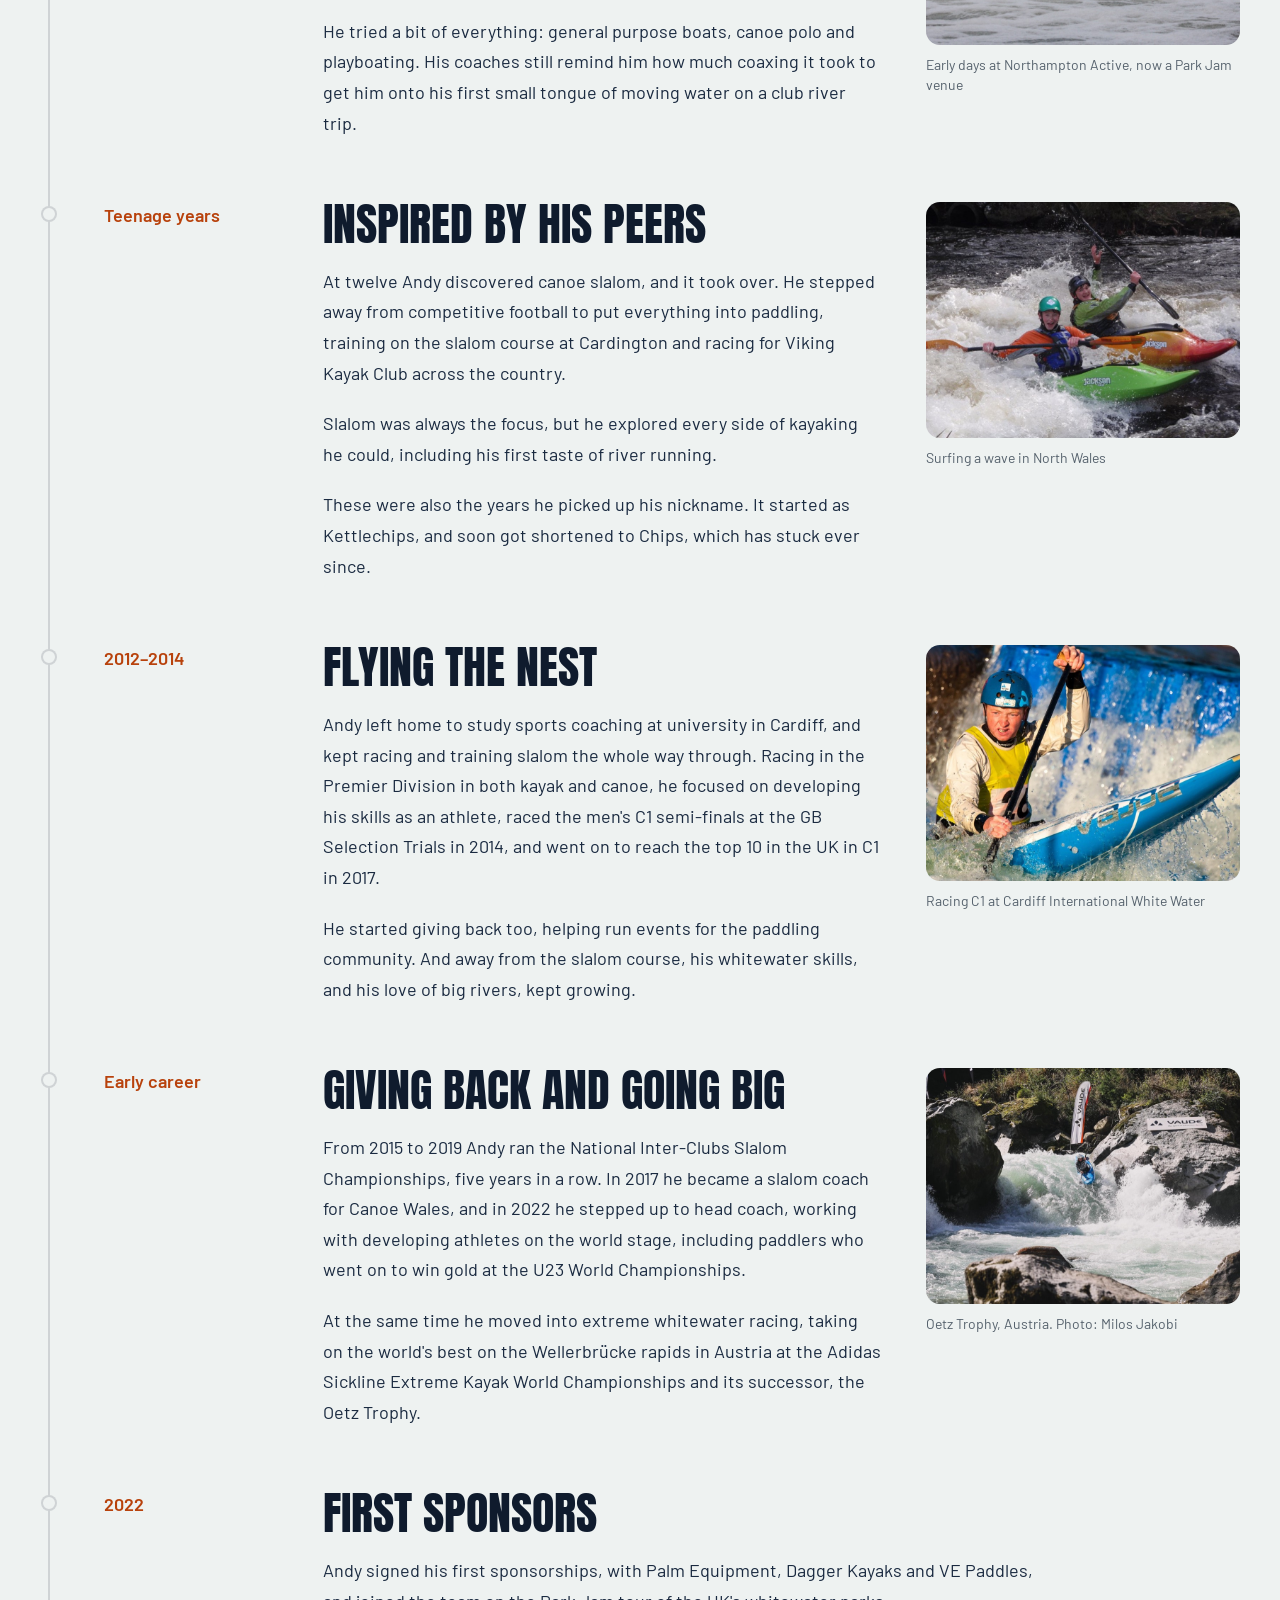
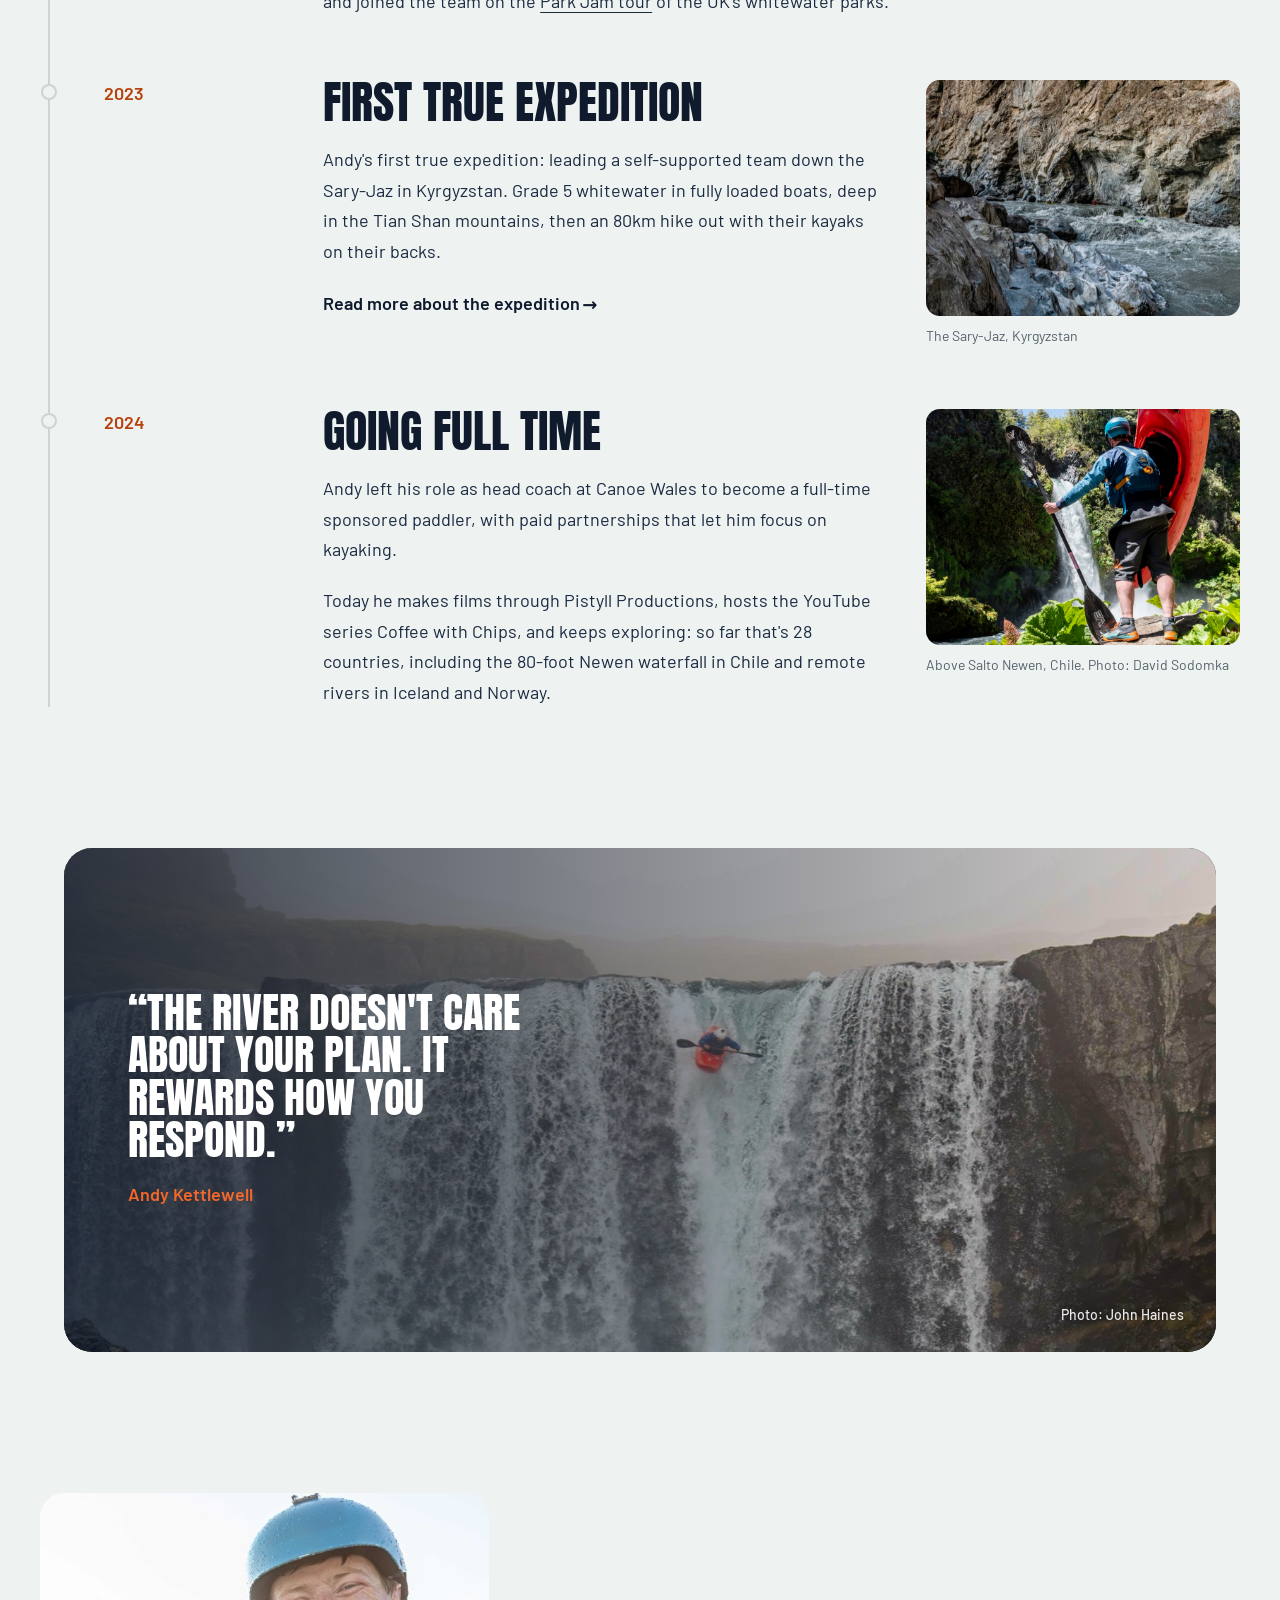
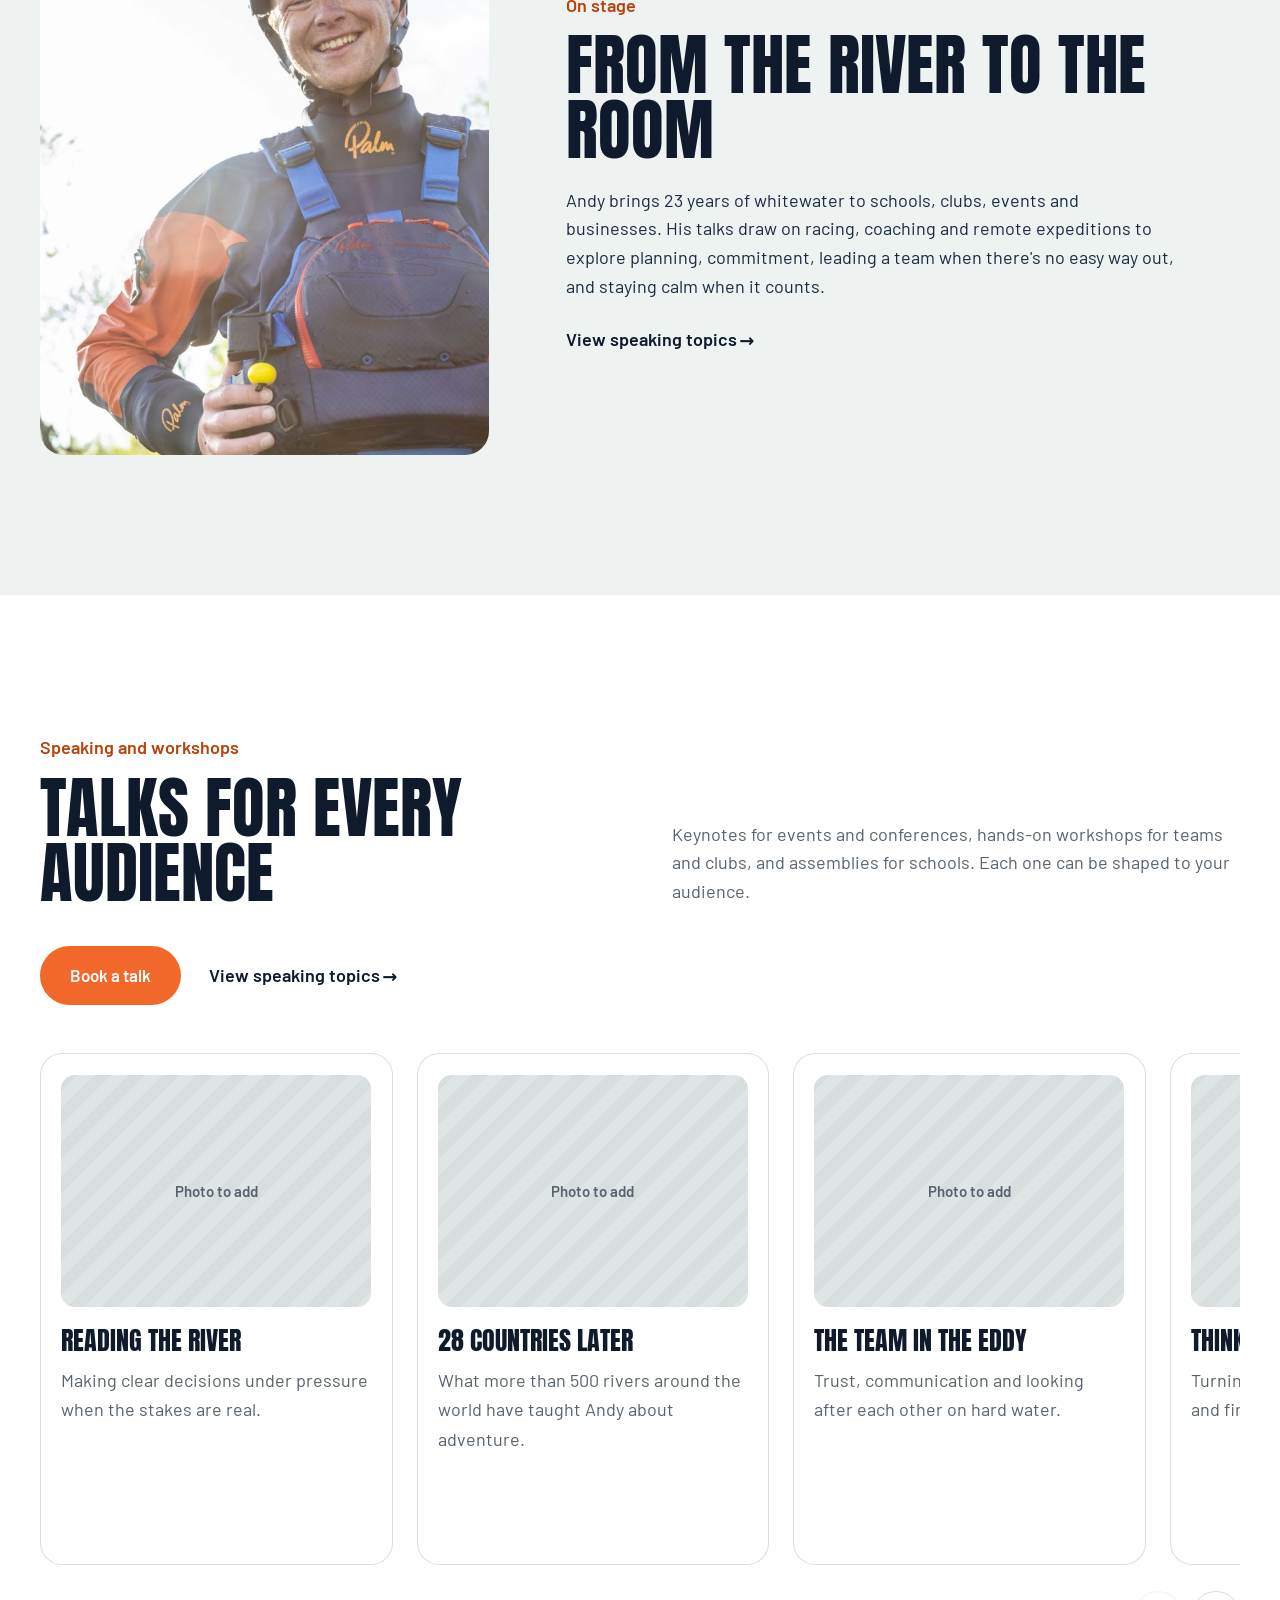
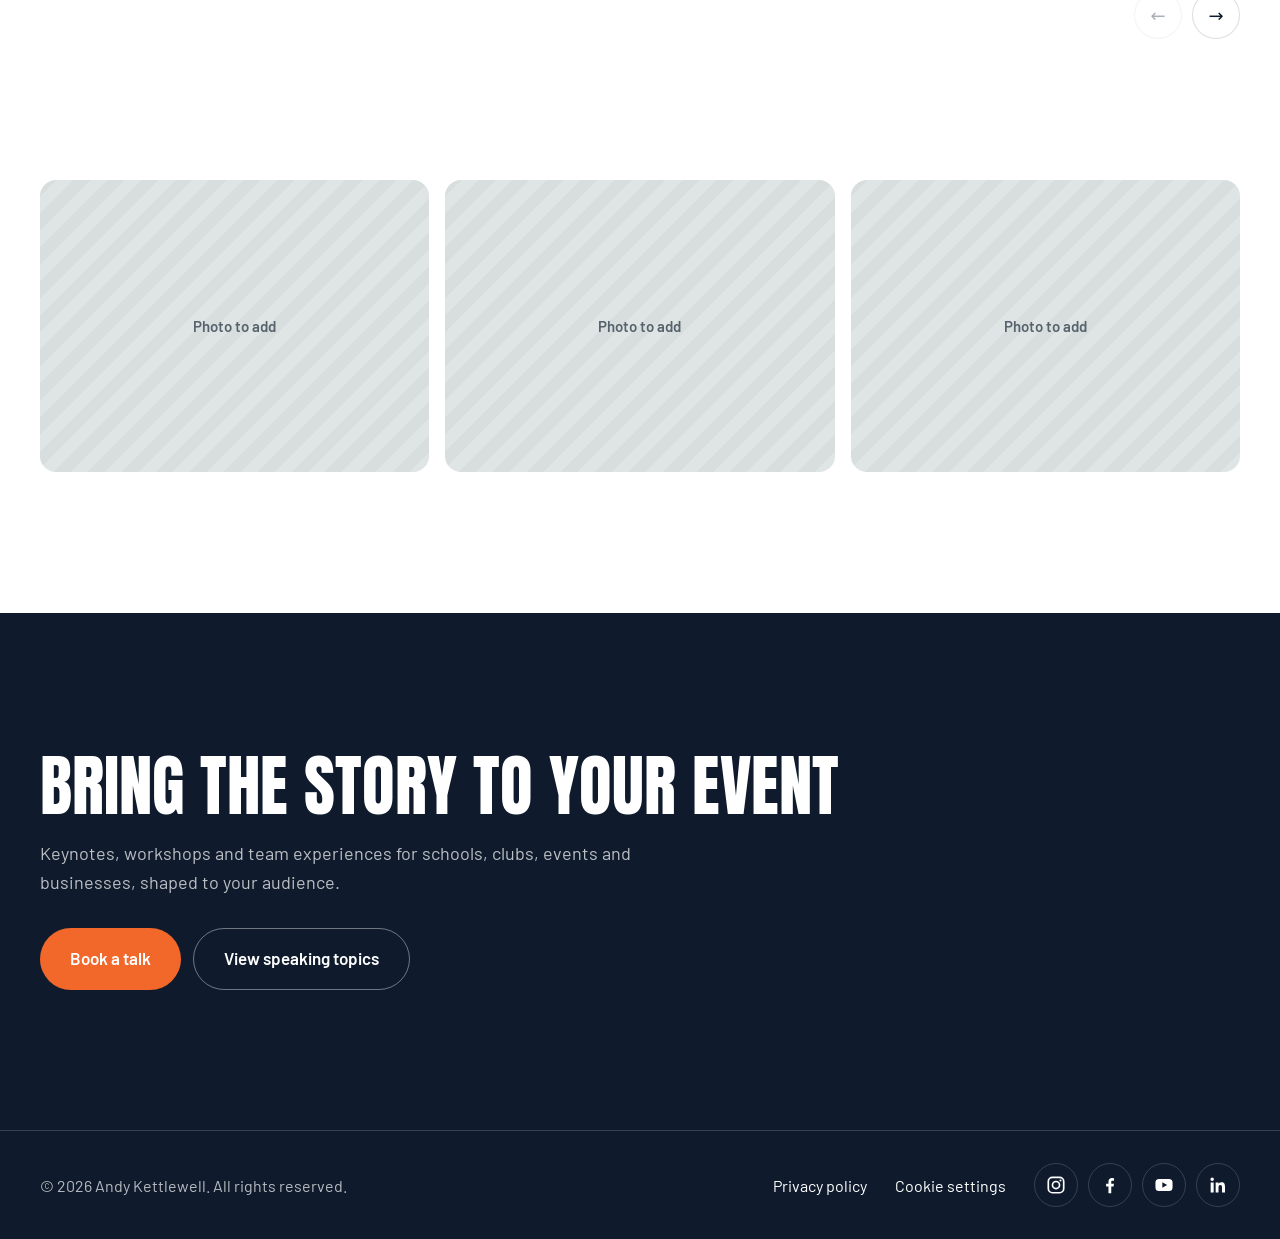
==== commit a607e54c: "About page journey, portfolio pieces and third-person copy - About: new intro and Iceland photo, riv" ====
--- a/about.html
+++ b/about.html
@@ -1,14 +1,30 @@
 <!DOCTYPE html>
 <html lang="en-GB">
 <head>
+  <!-- Google Tag Manager, with analytics cookies off until the visitor accepts (Consent Mode) -->
+  <script>
+    window.dataLayer = window.dataLayer || [];
+    function gtag(){dataLayer.push(arguments);}
+    gtag('consent', 'default', {
+      ad_storage: 'denied', ad_user_data: 'denied', ad_personalization: 'denied',
+      analytics_storage: 'denied', wait_for_update: 500
+    });
+    try { if (localStorage.getItem('ak-analytics-consent') === 'granted') gtag('consent', 'update', { analytics_storage: 'granted' }); } catch (e) {}
+  </script>
+  <script>(function(w,d,s,l,i){w[l]=w[l]||[];w[l].push({'gtm.start':
+  new Date().getTime(),event:'gtm.js'});var f=d.getElementsByTagName(s)[0],
+  j=d.createElement(s),dl=l!='dataLayer'?'&l='+l:'';j.async=true;j.src=
+  'https://www.googletagmanager.com/gtm.js?id='+i+dl;f.parentNode.insertBefore(j,f);
+  })(window,document,'script','dataLayer','GTM-M4QTMZQV');</script>
+  <!-- End Google Tag Manager -->
   <meta charset="UTF-8">
   <meta name="viewport" content="width=device-width, initial-scale=1.0">
   <title>About Andy Kettlewell | Whitewater kayaker and speaker</title>
-  <meta name="description" content="The full story of Andy Kettlewell, a whitewater kayaker from Wales: paddling since 2003, 28 countries and more than 500 rivers.">
+  <meta name="description" content="The story of Andy Kettlewell, a whitewater kayaker based in Wales: paddling since 2003, 28 countries and more than 500 rivers.">
   <meta name="theme-color" content="#0f1b2d">
 
   <meta property="og:title" content="About Andy Kettlewell">
-  <meta property="og:description" content="Whitewater kayaker from Wales. Paddling since 2003, 28 countries, more than 500 rivers.">
+  <meta property="og:description" content="Whitewater kayaker based in Wales. Paddling since 2003, 28 countries, more than 500 rivers.">
   <meta property="og:image" content="https://andykettlewell.co.uk/image/web/story-portrait.jpg">
   <meta property="og:url" content="https://andykettlewell.co.uk/about.html">
 
@@ -19,6 +35,9 @@
   <script src="scripts.js" defer></script>
 </head>
 <body>
+  <!-- Google Tag Manager (noscript) -->
+  <noscript><iframe src="https://www.googletagmanager.com/ns.html?id=GTM-M4QTMZQV" height="0" width="0" style="display:none;visibility:hidden"></iframe></noscript>
+  <!-- End Google Tag Manager (noscript) -->
 
   <!-- ============ HEADER ============ -->
   <header class="site-header solid scrolled">
@@ -44,83 +63,240 @@
   <main class="about">
 
     <!-- ============ INTRO ============ -->
-    <section class="about-intro">
-      <div class="container story-grid">
-        <div class="story-copy">
-          <p class="kicker">My story</p>
-          <h1 class="display-lg">About Andy Kettlewell</h1>
-          <p class="about-lead">
-            Whitewater kayaker and speaker from Wales. I've been paddling since
-            2003 and have run more than 500 rivers in 28 countries.
+    <section class="about-hero">
+      <div class="container">
+        <p class="kicker">The story</p>
+        <h1 class="display-md about-title">From Bedford to the big water</h1>
+        <p class="about-lead">
+          Andy Kettlewell is a whitewater kayaker, adventurer and speaker based in
+          Wales. He goes looking for the rivers most people never see: deep
+          canyons in the Tian Shan, thundering waterfalls in Iceland and Chile,
+          and wild water in 28 countries. And wherever he paddles, he brings
+          people with him, sharing the stoke and helping the next generation
+          find their way onto the water.
+        </p>
+      </div>
+      <figure class="about-hero-photo">
+        <img src="image/web/about-iceland.jpg" alt="Golden evening light over a wide, stepped waterfall in Iceland">
+        <figcaption class="photo-overlay-caption">Iceland waterfall under the midnight sun. Photo: Mirto Menghetti</figcaption>
+      </figure>
+    </section>
+
+    <!-- ============ JOURNEY ============ -->
+    <!-- Andy's journey, told down a "river": the orange line fills as you scroll -->
+    <section class="journey" aria-labelledby="journey-title">
+      <div class="container">
+        <p class="kicker">How the story developed</p>
+        <h2 id="journey-title" class="display-md journey-title">The journey</h2>
+        <div class="journey-river">
+          <div class="river-line" aria-hidden="true"><span class="river-fill"></span></div>
+          <ol class="journey-chapters">
+          <li class="chapter" id="ch-early-years">
+            <span class="chapter-node" aria-hidden="true"></span>
+            <p class="chapter-when">Age 9–10</p>
+            <div class="chapter-text">
+              <h3>Early years</h3>
+              <p>Growing up in Bedford, Andy was a footballer first, playing in goal. Then in 2003, aged nine, he joined a six-week beginner course at Viking Kayak Club and took his first strokes on the flat water of the River Great Ouse.</p>
+              <p>He tried a bit of everything: general purpose boats, canoe polo and playboating. His coaches still remind him how much coaxing it took to get him onto his first small tongue of moving water on a club river trip.</p>
+            </div>
+            <figure class="chapter-photo">
+              <img src="image/web/journey-early-years.jpg" alt="Young Andy in a green playboat in the foam of a whitewater course" loading="lazy">
+              <figcaption>Early days at Northampton Active, now a Park Jam venue</figcaption>
+            </figure>
+          </li>
+
+          <li class="chapter" id="ch-teenage">
+            <span class="chapter-node" aria-hidden="true"></span>
+            <p class="chapter-when">Teenage years</p>
+            <div class="chapter-text">
+              <h3>Inspired by his peers</h3>
+              <p>At twelve Andy discovered canoe slalom, and it took over. He stepped away from competitive football to put everything into paddling, training on the slalom course at Cardington and racing for Viking Kayak Club across the country.</p>
+              <p>Slalom was always the focus, but he explored every side of kayaking he could, including his first taste of river running.</p>
+              <p>These were also the years he picked up his nickname. It started as Kettlechips, and soon got shortened to Chips, which has stuck ever since.</p>
+            </div>
+            <figure class="chapter-photo">
+              <img src="image/web/journey-teenage.jpg" alt="Teenage Andy and a friend grinning as they surf a wave together" loading="lazy">
+              <figcaption>Surfing a wave in North Wales</figcaption>
+            </figure>
+          </li>
+
+          <li class="chapter" id="ch-university">
+            <span class="chapter-node" aria-hidden="true"></span>
+            <p class="chapter-when">2012–2014</p>
+            <div class="chapter-text">
+              <h3>Flying the nest</h3>
+              <p>Andy left home to study sports coaching at university in Cardiff, and kept racing and training slalom the whole way through. Racing in the Premier Division in both kayak and canoe, he focused on developing his skills as an athlete, raced the men's C1 semi-finals at the GB Selection Trials in 2014, and went on to reach the top 10 in the UK in C1 in 2017.</p>
+              <p>He started giving back too, helping run events for the paddling community. And away from the slalom course, his whitewater skills, and his love of big rivers, kept growing.</p>
+            </div>
+            <figure class="chapter-photo">
+              <img src="image/web/journey-flying-the-nest.jpg" alt="Andy racing a slalom canoe through whitewater" loading="lazy">
+              <figcaption>Racing C1 at Cardiff International White Water</figcaption>
+            </figure>
+          </li>
+
+          <li class="chapter" id="ch-early-career">
+            <span class="chapter-node" aria-hidden="true"></span>
+            <p class="chapter-when">Early career</p>
+            <div class="chapter-text">
+              <h3>Giving back and going big</h3>
+              <p>From 2015 to 2019 Andy ran the National Inter-Clubs Slalom Championships, five years in a row. In 2017 he became a slalom coach for Canoe Wales, and in 2022 he stepped up to head coach, working with developing athletes on the world stage, including paddlers who went on to win gold at the U23 World Championships.</p>
+              <p>At the same time he moved into extreme whitewater racing, taking on the world's best on the Wellerbrücke rapids in Austria at the Adidas Sickline Extreme Kayak World Championships and its successor, the Oetz Trophy.</p>
+            </div>
+            <figure class="chapter-photo">
+              <img src="image/web/journey-early-career.jpg" alt="Andy dropping into a big rapid between boulders at the Oetz Trophy" loading="lazy">
+              <figcaption>Oetz Trophy, Austria. Photo: Milos Jakobi</figcaption>
+            </figure>
+          </li>
+
+          <li class="chapter no-photo" id="ch-2022">
+            <span class="chapter-node" aria-hidden="true"></span>
+            <p class="chapter-when">2022</p>
+            <div class="chapter-text">
+              <h3>First sponsors</h3>
+              <p>Andy signed his first sponsorships, with Palm Equipment, Dagger Kayaks and VE Paddles, and joined the team on the <a href="portfolio-park-jam.html">Park Jam tour</a> of the UK's whitewater parks.</p>
+            </div>
+          </li>
+
+          <li class="chapter" id="ch-2023">
+            <span class="chapter-node" aria-hidden="true"></span>
+            <p class="chapter-when">2023</p>
+            <div class="chapter-text">
+              <h3>First true expedition</h3>
+              <p>Andy's first true expedition: leading a self-supported team down the Sary-Jaz in Kyrgyzstan. Grade 5 whitewater in fully loaded boats, deep in the Tian Shan mountains, then an 80km hike out with their kayaks on their backs.</p>
+              <a href="portfolio-kyrgyzstan.html" class="text-link chapter-more">Read more about the expedition<span aria-hidden="true">→</span></a>
+            </div>
+            <figure class="chapter-photo">
+              <img src="image/web/journey-saryjaz.jpg" alt="Kayakers dwarfed by towering canyon walls on the Sary-Jaz" loading="lazy">
+              <figcaption>The Sary-Jaz, Kyrgyzstan</figcaption>
+            </figure>
+          </li>
+
+          <li class="chapter" id="ch-2024">
+            <span class="chapter-node" aria-hidden="true"></span>
+            <p class="chapter-when">2024</p>
+            <div class="chapter-text">
+              <h3>Going full time</h3>
+              <p>Andy left his role as head coach at Canoe Wales to become a full-time sponsored paddler, with paid partnerships that let him focus on kayaking.</p>
+              <p>Today he makes films through Pistyll Productions, hosts the YouTube series Coffee with Chips, and keeps exploring: so far that's 28 countries, including the 80-foot Newen waterfall in Chile and remote rivers in Iceland and Norway.</p>
+            </div>
+            <figure class="chapter-photo">
+              <img src="image/web/journey-newen.jpg" alt="Andy holding his paddle and kayak above the Salto Newen waterfall in Chile" loading="lazy">
+              <figcaption>Above Salto Newen, Chile. Photo: David Sodomka</figcaption>
+            </figure>
+          </li>
+          </ol>
+        </div>
+      </div>
+    </section>
+
+    <!-- ============ QUOTE ============ -->
+    <!-- EDIT: placeholder quote, swap for something Andy says -->
+    <section class="quote-band">
+      <figure class="quote-photo">
+        <img src="image/web/about-quote-waterfall.jpg" alt="" loading="lazy">
+        <blockquote>
+          <p>“The river doesn't care about your plan. It rewards how you respond.”</p>
+          <footer>Andy Kettlewell</footer>
+        </blockquote>
+        <figcaption class="photo-overlay-caption photo-overlay-right">Photo: John Haines</figcaption>
+      </figure>
+    </section>
+
+    <!-- ============ SPEAKER INTRO ============ -->
+    <section class="speaker-intro">
+      <div class="container speaker-grid">
+        <figure class="speaker-photo">
+          <img src="image/web/story-portrait.jpg" alt="Andy Kettlewell smiling on the riverbank in his paddling kit" loading="lazy">
+        </figure>
+        <div>
+          <p class="kicker">On stage</p>
+          <h2 class="display-md">From the river to the room</h2>
+          <p>
+            Andy brings 23 years of whitewater to schools, clubs, events and
+            businesses. His talks draw on racing, coaching and remote expeditions
+            to explore planning, commitment, leading a team when there's no easy
+            way out, and staying calm when it counts.
           </p>
-        </div>
-        <figure class="story-media">
-          <img src="image/web/story-portrait.jpg" alt="Andy Kettlewell smiling on the riverbank in his paddling kit">
-        </figure>
-      </div>
-    </section>
-
-    <!-- ============ FULL STORY ============ -->
-    <!-- EDIT: everything in this section is placeholder text. Replace it with your story in your own words. -->
-    <section class="about-story">
-      <div class="container">
-        <article class="about-body">
-          <h2>Where it started</h2>
+          <a href="speaking.html" class="text-link">View speaking topics<span aria-hidden="true">→</span></a>
+        </div>
+      </div>
+    </section>
+
+    <!-- ============ SPEAKING & WORKSHOPS ============ -->
+    <!-- EDIT: placeholder talk titles and summaries, same as the speaking page -->
+    <section class="talks-band">
+      <div class="container">
+        <div class="talks-band-head">
+          <div>
+            <p class="kicker">Speaking and workshops</p>
+            <h2 class="display-md">Talks for every audience</h2>
+          </div>
           <p>
-            I was born in 1994 and first sat in a kayak in 2003, aged 9.
-            Add how you got into paddling: who took you, where it was and what
-            hooked you.
+            Keynotes for events and conferences, hands-on workshops for teams and
+            clubs, and assemblies for schools. Each one can be shaped to your
+            audience.
           </p>
-
-          <h2>Going further</h2>
-          <p>
-            Add the step from local rivers to bigger water: the first trip
-            abroad, the people you paddled with and the rivers that changed how
-            you paddle.
-          </p>
-
-          <blockquote class="pull-quote">
-            “The river doesn't care about your plan. It rewards how you respond.”
-          </blockquote>
-
-          <h2>28 countries and 500 rivers</h2>
-          <p>
-            Add the trips and expeditions that matter most to you, and what
-            they taught you about planning, commitment and staying calm when it
-            counts.
-          </p>
-
-          <h2>Today</h2>
-          <p>
-            Add what you're doing now: where you paddle, the films you make
-            with Pistyll Productions, the partners who support you and the
-            talks you give to schools, clubs, events and businesses.
-          </p>
-        </article>
-      </div>
-    </section>
-
-    <!-- ============ MILESTONES ============ -->
-    <!-- EDIT: 1994 and 2003 are real, the 20XX milestones are placeholders -->
-    <section class="about-milestones">
-      <div class="container">
-        <h2 class="display-md">Milestones</h2>
-        <ol class="timeline about-timeline">
-          <li><span>1994</span> Born</li>
-          <li><span>2003</span> First strokes in a kayak, aged 9</li>
-          <li><span>20XX</span> First trip paddling abroad</li>
-          <li><span>20XX</span> Milestone to add</li>
-          <li><span>Now</span> 28 countries and more than 500 rivers</li>
-        </ol>
+        </div>
+        <div class="talks-band-actions">
+          <a href="index.html#contact" class="btn btn-accent">Book a talk</a>
+          <a href="speaking.html" class="text-link">View speaking topics<span aria-hidden="true">→</span></a>
+        </div>
+        <div class="talk-slider">
+          <div class="talk-cards" id="talk-cards" tabindex="0" aria-label="Talks, scroll sideways for more">
+          <article class="talk-card">
+            <!-- PHOTO: replace with <img src="image/..." alt="..." loading="lazy"> -->
+            <div class="talk-card-media"><div class="ph" role="img" aria-label="Photo to come"><span>Photo to add</span></div></div>
+            <h3>Reading the river</h3>
+            <p>Making clear decisions under pressure when the stakes are real.</p>
+          </article>
+          <article class="talk-card">
+            <!-- PHOTO: replace with <img src="image/..." alt="..." loading="lazy"> -->
+            <div class="talk-card-media"><div class="ph" role="img" aria-label="Photo to come"><span>Photo to add</span></div></div>
+            <h3>28 countries later</h3>
+            <p>What more than 500 rivers around the world have taught Andy about adventure.</p>
+          </article>
+          <article class="talk-card">
+            <!-- PHOTO: replace with <img src="image/..." alt="..." loading="lazy"> -->
+            <div class="talk-card-media"><div class="ph" role="img" aria-label="Photo to come"><span>Photo to add</span></div></div>
+            <h3>The team in the eddy</h3>
+            <p>Trust, communication and looking after each other on hard water.</p>
+          </article>
+          <article class="talk-card">
+            <!-- PHOTO: replace with <img src="image/..." alt="..." loading="lazy"> -->
+            <div class="talk-card-media"><div class="ph" role="img" aria-label="Photo to come"><span>Photo to add</span></div></div>
+            <h3>Think big, do more</h3>
+            <p>Turning big ambitions into first steps, and first steps into habits.</p>
+          </article>
+          </div>
+          <div class="slider-controls">
+            <button type="button" class="slider-btn" data-dir="-1" aria-controls="talk-cards" aria-label="Previous talks">←</button>
+            <button type="button" class="slider-btn" data-dir="1" aria-controls="talk-cards" aria-label="Next talks">→</button>
+          </div>
+        </div>
+      </div>
+    </section>
+
+    <!-- ============ ON STAGE PHOTOS ============ -->
+    <!-- PHOTOS: replace each placeholder with <img src="image/..." alt="..." loading="lazy"> -->
+    <section class="stage-gallery" aria-label="Andy speaking on stage">
+      <div class="container">
+        <div class="stage-grid">
+          <figure class="stage-item"><div class="ph" role="img" aria-label="Photo to come"><span>Photo to add</span></div></figure>
+          <figure class="stage-item"><div class="ph" role="img" aria-label="Photo to come"><span>Photo to add</span></div></figure>
+          <figure class="stage-item"><div class="ph" role="img" aria-label="Photo to come"><span>Photo to add</span></div></figure>
+        </div>
       </div>
     </section>
 
     <!-- ============ CALL TO ACTION ============ -->
-    <section class="about-cta">
+    <section class="about-cta about-cta-dark">
       <div class="container">
         <h2 class="display-md">Bring the story to your event</h2>
-        <p>Talks for schools, clubs, events and businesses, shaped to your audience.</p>
-        <a href="index.html#contact" class="btn btn-accent">Book a talk</a>
+        <p>Keynotes, workshops and team experiences for schools, clubs, events and businesses, shaped to your audience.</p>
+        <div class="cta-actions">
+          <a href="index.html#contact" class="btn btn-accent">Book a talk</a>
+          <a href="speaking.html" class="btn btn-ghost">View speaking topics</a>
+        </div>
       </div>
     </section>
 
--- a/style.css
+++ b/style.css
@@ -639,7 +639,6 @@
 .about-lead { font-size: var(--step-1); line-height: 1.4; color: var(--ink-2); max-width: 24em; }
 .about-intro .story-media img { aspect-ratio: 4 / 5; }
 
-.about-story { padding-top: var(--section-y); }
 .about-body { max-width: 40rem; }
 .about-body h2 {
   font-size: var(--step-2);
@@ -651,13 +650,238 @@
 .about-body p { color: var(--ink-2); }
 .about-body p + p { margin-top: 16px; }
 
-.about-milestones { padding-top: var(--section-y); }
-.about-milestones h2 { margin-bottom: 32px; }
-.about-timeline { grid-template-columns: repeat(5, 1fr); }
+.about-body a { text-decoration: underline; text-underline-offset: 4px; }
+.about-body a:hover { color: var(--orange-text); }
 
 .about-cta { padding-block: var(--section-y); }
 .about-cta h2 { max-width: 14em; margin-bottom: 20px; }
 .about-cta p { color: var(--slate); max-width: 34em; margin-bottom: 32px; }
+
+/* ---------- About page: the journey, told as a river ---------- */
+.journey { padding-block: var(--section-y); }
+.journey-title { margin-bottom: clamp(40px, 6vw, 72px); }
+.journey-river { position: relative; padding-left: clamp(40px, 5vw, 64px); }
+.river-line {
+  position: absolute;
+  left: 8px;
+  top: 10px;
+  bottom: 0;
+  width: 2px;
+  background: var(--rule);
+  overflow: hidden;
+}
+.river-fill {
+  display: block;
+  width: 100%;
+  height: calc(var(--progress, 1) * 100%);
+  background: var(--orange);
+}
+.chapter {
+  position: relative;
+  display: grid;
+  grid-template-columns: minmax(130px, 0.5fr) 1.6fr minmax(200px, 0.9fr);
+  gap: clamp(24px, 3.5vw, 56px);
+  align-items: start;
+  padding-bottom: clamp(40px, 5vw, 64px);
+}
+.chapter:last-child { padding-bottom: 0; }
+.chapter-node {
+  position: absolute;
+  left: calc(clamp(40px, 5vw, 64px) * -1 + 1px);
+  top: 4px;
+  width: 16px;
+  height: 16px;
+  border-radius: 50%;
+  background: var(--mist);
+  border: 2px solid var(--rule);
+  transition: background 0.3s, border-color 0.3s;
+}
+.chapter.reached .chapter-node { background: var(--orange); border-color: var(--orange); }
+.chapter-when { font-size: var(--step-0); font-weight: 600; line-height: 1.3; color: var(--orange-text); padding-top: 2px; }
+.chapter-when span { display: block; margin-top: 2px; font-size: 1rem; font-weight: 500; color: var(--slate); }
+.chapter h3 {
+  font-family: var(--font-display);
+  font-weight: 400;
+  font-size: clamp(2rem, 3.6vw, 3rem);
+  line-height: 0.95;
+  text-transform: uppercase;
+  margin-bottom: 20px;
+}
+.chapter-text > p { color: var(--ink-2); max-width: 34em; line-height: 1.7; }
+.chapter-text > p + p { margin-top: 20px; }
+.chapter-text a { text-decoration: underline; text-underline-offset: 4px; }
+.chapter-text a:hover { color: var(--orange-text); }
+.chapter-text .chapter-more { display: inline-block; margin-top: 22px; text-decoration: none; }
+.chapter-photo img { border-radius: 14px; }
+.chapter-photo figcaption { margin-top: 10px; font-size: 0.875rem; line-height: 1.4; color: var(--slate); }
+.chapter.no-photo .chapter-text { grid-column: 2 / -1; }
+.chapter.no-photo .chapter-text > p { max-width: 40em; }
+.chapter-photo img, .chapter-photo .ph { width: 100%; aspect-ratio: 4 / 3; object-fit: cover; }
+
+@media (max-width: 1100px) and (min-width: 861px) {
+  .chapter { grid-template-columns: minmax(120px, 0.4fr) 1.6fr; }
+  .chapter-photo { grid-column: 2; max-width: 420px; }
+}
+
+/* ---------- About page: intro, quote, speaker and talks sections ---------- */
+.about-hero { padding-top: calc(var(--header-h) + clamp(48px, 7vw, 96px)); text-align: center; }
+.about-hero h1 { margin-bottom: 24px; }
+.about-hero .about-lead { max-width: 38em; margin-inline: auto; }
+.about-hero-photo, .quote-photo {
+  width: min(90%, 1500px);
+  margin: clamp(40px, 6vw, 72px) auto 0;
+  border-radius: 28px;
+  overflow: hidden;
+  background: var(--ink-2);
+}
+.about-hero-photo img { width: 100%; aspect-ratio: 2 / 1; object-fit: cover; }
+
+.about-hero-photo { position: relative; }
+.about-hero-photo::after {
+  content: "";
+  position: absolute;
+  inset: auto 0 0 0;
+  height: 30%;
+  background: linear-gradient(0deg, rgba(15,27,45,0.55), rgba(15,27,45,0));
+  pointer-events: none;
+}
+/* Caption and credit sitting inside the bottom of a large photo */
+.photo-overlay-caption {
+  position: absolute;
+  left: clamp(16px, 2.5vw, 32px);
+  bottom: clamp(14px, 2vw, 26px);
+  z-index: 2;
+  max-width: calc(100% - 32px);
+  font-size: 0.875rem;
+  font-weight: 500;
+  color: rgba(255,255,255,0.9);
+  text-align: left;
+  text-shadow: 0 1px 6px rgba(0,0,0,0.5);
+}
+.photo-overlay-right { left: auto; right: clamp(16px, 2.5vw, 32px); text-align: right; }
+.journey .kicker { margin-bottom: 10px; }
+
+.quote-band { padding-bottom: var(--section-y); }
+.quote-photo { position: relative; margin-top: 0; }
+.quote-photo img { width: 100%; aspect-ratio: 16 / 7; object-fit: cover; object-position: 50% 35%; }
+.quote-photo::after {
+  content: "";
+  position: absolute;
+  inset: 0;
+  background: linear-gradient(90deg, rgba(15,27,45,0.82) 0%, rgba(15,27,45,0.45) 55%, rgba(15,27,45,0.15) 100%);
+}
+.quote-photo blockquote {
+  position: absolute;
+  inset: 0;
+  z-index: 1;
+  display: flex;
+  flex-direction: column;
+  justify-content: center;
+  padding: clamp(28px, 5vw, 80px);
+  max-width: 50%;
+  color: var(--white);
+}
+.quote-photo blockquote p {
+  font-family: var(--font-display);
+  font-size: clamp(1.75rem, 3.3vw, 3.25rem);
+  line-height: 1;
+  text-transform: uppercase;
+}
+.quote-photo blockquote footer { margin-top: 20px; font-size: var(--step-0); font-weight: 600; color: var(--orange); }
+
+.speaker-intro { padding-bottom: var(--section-y); }
+.speaker-grid {
+  display: grid;
+  grid-template-columns: minmax(260px, 0.8fr) 1.2fr;
+  gap: clamp(40px, 6vw, 96px);
+  align-items: center;
+}
+.speaker-photo { border-radius: 24px; overflow: hidden; max-width: 460px; }
+.speaker-photo img { width: 100%; aspect-ratio: 4 / 5; object-fit: cover; object-position: 68% 20%; }
+.speaker-grid h2 { margin-bottom: 22px; }
+.speaker-grid p:not(.kicker) { color: var(--ink-2); max-width: 34em; }
+.speaker-grid .text-link { display: inline-block; margin-top: 24px; }
+
+.talks-band { background: var(--white); padding-block: var(--section-y); }
+.talks-band-head {
+  display: grid;
+  grid-template-columns: 1fr 1fr;
+  gap: 24px 64px;
+  align-items: end;
+  margin-bottom: clamp(40px, 5vw, 64px);
+}
+.talks-band-head > p { color: var(--slate); max-width: 34em; }
+/* Talk slider: three cards in view, with the edge of the next one showing */
+.talk-slider { --slide-gap: clamp(16px, 2vw, 24px); }
+.talk-cards {
+  display: grid;
+  grid-auto-flow: column;
+  grid-auto-columns: calc((100% - var(--slide-gap) * 3) / 3.2);
+  gap: var(--slide-gap);
+  overflow-x: auto;
+  scroll-snap-type: x mandatory;
+  scroll-behavior: smooth;
+  overscroll-behavior-x: contain;
+  padding-bottom: 6px;
+  scrollbar-width: none;
+}
+.talk-cards::-webkit-scrollbar { display: none; }
+.talk-cards:focus-visible { outline: 2px solid var(--ink); outline-offset: 4px; border-radius: 22px; }
+.talk-card {
+  scroll-snap-align: start;
+  display: flex;
+  flex-direction: column;
+  padding: clamp(16px, 1.6vw, 22px);
+  border: 1px solid var(--rule);
+  border-radius: 22px;
+  background: var(--white);
+  min-height: 100%;
+}
+.talk-card-media { border-radius: 14px; overflow: hidden; margin-bottom: 20px; }
+.talk-card-media img, .talk-card-media .ph { width: 100%; aspect-ratio: 4 / 3; object-fit: cover; }
+.talk-card h3 {
+  font-family: var(--font-display);
+  font-weight: 400;
+  font-size: clamp(1.5rem, 2vw, 1.875rem);
+  line-height: 1.05;
+  text-transform: uppercase;
+  margin-bottom: 8px;
+}
+.talk-card p { color: var(--slate); line-height: 1.65; min-height: calc(1.65em * 6); } /* room for around 30 words */
+.talk-card h3 { margin-bottom: 12px; }
+.slider-controls { display: flex; justify-content: flex-end; gap: 10px; margin-top: 20px; }
+.slider-btn {
+  display: inline-grid;
+  place-items: center;
+  width: 48px;
+  height: 48px;
+  border: 1px solid var(--rule);
+  border-radius: 50%;
+  background: var(--white);
+  color: var(--ink);
+  font-size: 1.125rem;
+  cursor: pointer;
+  transition: border-color 0.2s, color 0.2s, opacity 0.2s;
+}
+.slider-btn:hover:not(:disabled) { border-color: var(--ink); color: var(--orange-text); }
+.slider-btn:disabled { opacity: 0.35; cursor: default; }
+.talks-band-actions { display: flex; flex-wrap: wrap; align-items: center; gap: 28px; margin-bottom: clamp(32px, 4vw, 48px); }
+.talks-band-head { margin-bottom: clamp(28px, 3.5vw, 40px); }
+
+.stage-gallery { background: var(--white); padding-bottom: var(--section-y); }
+.stage-grid {
+  display: grid;
+  grid-template-columns: repeat(3, 1fr);
+  gap: clamp(10px, 1.4vw, 16px);
+}
+.stage-item { border-radius: 16px; overflow: hidden; aspect-ratio: 4 / 3; }
+.stage-item img { width: 100%; height: 100%; object-fit: cover; }
+
+.about-cta-dark { background: var(--ink); color: var(--white); }
+.about-cta-dark p { color: rgba(255,255,255,0.72); }
+.cta-actions { display: flex; flex-wrap: wrap; gap: 12px; }
+.btn-ghost { background: transparent; color: var(--white); border: 1px solid rgba(255,255,255,0.4); }
+.btn-ghost:hover { border-color: var(--white); }
 
 /* ---------- Speaking page ---------- */
 .speaking-intro-btn { margin-top: 36px; }
@@ -688,14 +912,17 @@
   grid-template-columns: 1fr 1fr;
   gap: clamp(40px, 5vw, 64px) clamp(24px, 3vw, 40px);
 }
-.work img {
+.work-link { display: block; }
+.work-media { overflow: hidden; border-radius: 16px; background: var(--ink-2); }
+.work-media img, .work-media .ph {
   width: 100%;
   aspect-ratio: 3 / 2;
   object-fit: cover;
-  background: var(--ink-2);
-}
+  transition: transform 0.5s var(--ease);
+}
+.work-link:hover .work-media img { transform: scale(1.03); }
 .work-text { padding-top: 18px; max-width: 34em; }
-.work-meta { font-size: 1rem; color: var(--slate); margin-bottom: 4px; }
+.work-meta { font-size: 1rem; font-weight: 600; color: var(--orange-text); margin-bottom: 4px; }
 .work h3 {
   font-family: var(--font-display);
   font-weight: 400;
@@ -703,22 +930,87 @@
   line-height: 1.05;
   text-transform: uppercase;
   margin-bottom: 8px;
-}
-.work-text > p:last-child { color: var(--ink-2); }
-
-.work-feature {
-  grid-column: 1 / -1;
+  transition: color 0.2s;
+}
+.work-link:hover h3 { color: var(--orange-text); }
+.work-text > p:not(.work-meta) { color: var(--ink-2); }
+.work-text .text-link { display: inline-block; margin-top: 14px; }
+.work-link:hover .text-link { color: var(--orange); }
+.work-link:hover .text-link span { transform: translate(3px, 0.08em); }
+
+.work-feature { grid-column: 1 / -1; }
+.work-feature .work-link {
   display: grid;
   grid-template-columns: 1.6fr 1fr;
   gap: clamp(24px, 4vw, 56px);
   align-items: end;
 }
-.work-feature img { aspect-ratio: 16 / 9; }
+.work-feature .work-media img, .work-feature .work-media .ph { aspect-ratio: 16 / 9; }
 .work-feature .work-text { padding-top: 0; }
 
-.portfolio-projects { margin-top: var(--section-y); }
-.portfolio-projects .talk-list { margin-bottom: 0; }
-.project-link { display: inline-block; margin-top: 12px; color: var(--white); }
+/* Photo placeholder until real photos are added */
+.ph {
+  display: grid;
+  place-items: center;
+  width: 100%;
+  height: 100%;
+  background:
+    repeating-linear-gradient(135deg, rgba(15,27,45,0.035) 0 12px, transparent 12px 24px),
+    #dfe5e4;
+  color: var(--slate);
+  font-size: 0.9375rem;
+  font-weight: 600;
+}
+
+/* ---------- Portfolio piece pages ---------- */
+.piece-intro { padding-top: calc(var(--header-h) + clamp(40px, 6vw, 80px)); padding-bottom: clamp(36px, 5vw, 56px); }
+.piece-intro h1 { margin-bottom: 24px; max-width: 14em; }
+.back-link { display: inline-block; margin-bottom: clamp(28px, 4vw, 44px); font-size: 1rem; }
+.back-link span { margin: 0 0.3em 0 0; transform: translateY(0.08em); }
+.back-link:hover span { transform: translate(-3px, 0.08em); }
+
+.piece-cover { border-radius: 20px; overflow: hidden; background: var(--ink-2); }
+.piece-cover img, .piece-cover .ph { width: 100%; aspect-ratio: 21 / 9; object-fit: cover; }
+
+.piece-story { padding-block: var(--section-y); }
+.piece-grid {
+  display: grid;
+  grid-template-columns: minmax(220px, 1fr) 2fr;
+  gap: clamp(40px, 7vw, 110px);
+  align-items: start;
+}
+.piece-facts { position: sticky; top: calc(var(--header-h) + 24px); border-top: 2px solid var(--ink); }
+.piece-facts > div { padding: 14px 0; border-bottom: 1px solid var(--rule); }
+.piece-facts dt { font-size: 0.875rem; color: var(--slate); margin-bottom: 2px; }
+.piece-facts dd { font-weight: 600; line-height: 1.35; }
+
+.piece-gallery { padding-bottom: var(--section-y); }
+.pg-grid {
+  display: grid;
+  grid-template-columns: repeat(3, 1fr);
+  grid-auto-rows: clamp(180px, 20vw, 280px);
+  gap: 10px;
+}
+.pg-item { border-radius: 14px; overflow: hidden; background: var(--ink-2); }
+.pg-item img { width: 100%; height: 100%; object-fit: cover; }
+.pg-wide { grid-column: span 2; }
+.pg-tall { grid-row: span 2; }
+
+.piece-nav { border-block: 1px solid var(--rule); }
+.piece-nav-inner { display: grid; grid-template-columns: 1fr 1fr; }
+.piece-nav-link { padding-block: clamp(28px, 4vw, 44px); }
+.piece-nav-next { text-align: right; border-left: 1px solid var(--rule); padding-left: 24px; }
+.piece-nav-link span { display: block; font-size: 0.9375rem; color: var(--slate); margin-bottom: 6px; }
+.piece-nav-link strong {
+  font-family: var(--font-display);
+  font-weight: 400;
+  font-size: clamp(1.375rem, 2.6vw, 2rem);
+  line-height: 1.05;
+  text-transform: uppercase;
+  transition: color 0.2s;
+}
+.piece-nav-link:hover strong { color: var(--orange-text); }
+
 
 /* =========================================================
    Responsive
@@ -780,8 +1072,30 @@
   .audience-list { grid-template-columns: 1fr 1fr; }
   .stats { grid-template-columns: 1fr 1fr; }
   .talk-preview { grid-template-columns: 1fr 1fr; column-gap: 20px; row-gap: 8px; }
-  .work-grid, .work-feature { grid-template-columns: 1fr; }
+  .work-grid, .work-feature .work-link { grid-template-columns: 1fr; }
   .work-feature .work-text { padding-top: 18px; }
+  .piece-grid { grid-template-columns: 1fr; }
+  .chapter { grid-template-columns: 1fr; gap: 12px; padding-bottom: 48px; }
+  .speaker-grid, .talks-band-head { grid-template-columns: 1fr; }
+  .talk-cards { grid-auto-columns: 82%; }
+  .stage-grid { grid-template-columns: 1fr 1fr; gap: 8px; }
+  .stage-item:first-child { grid-column: span 2; aspect-ratio: 16 / 9; }
+  .about-hero-photo img { aspect-ratio: 4 / 3; }
+  .quote-photo img { aspect-ratio: 4 / 5; }
+  .quote-photo::after { background: linear-gradient(0deg, rgba(15,27,45,0.88) 0%, rgba(15,27,45,0.4) 70%, rgba(15,27,45,0.15) 100%); }
+  .quote-photo blockquote { justify-content: flex-end; max-width: none; padding-bottom: 56px; }
+  .chapter-photo { max-width: 420px; margin-top: 8px; }
+  .chapter-photo img, .chapter-photo .ph { aspect-ratio: 16 / 9; }
+  .chapter.no-photo .chapter-text { grid-column: auto; }
+  .chapter-when span { display: inline; margin-left: 6px; }
+  .journey-river { padding-left: 36px; }
+  .chapter-node { left: -35px; }
+  .piece-facts { position: static; }
+  .piece-cover img, .piece-cover .ph { aspect-ratio: 4 / 3; }
+  .pg-grid { grid-template-columns: 1fr 1fr; grid-auto-rows: 150px; gap: 6px; }
+  .pg-tall { grid-row: span 1; }
+  .pg-item:last-child { grid-column: span 2; }
+  .piece-nav-next { padding-left: 16px; }
   .field-row { grid-template-columns: 1fr; }
   .field-row-names { grid-template-columns: 1fr 1fr; gap: 12px; }
   .partner-row { display: grid; grid-template-columns: 1fr 1fr; gap: 32px 24px; justify-items: center; }
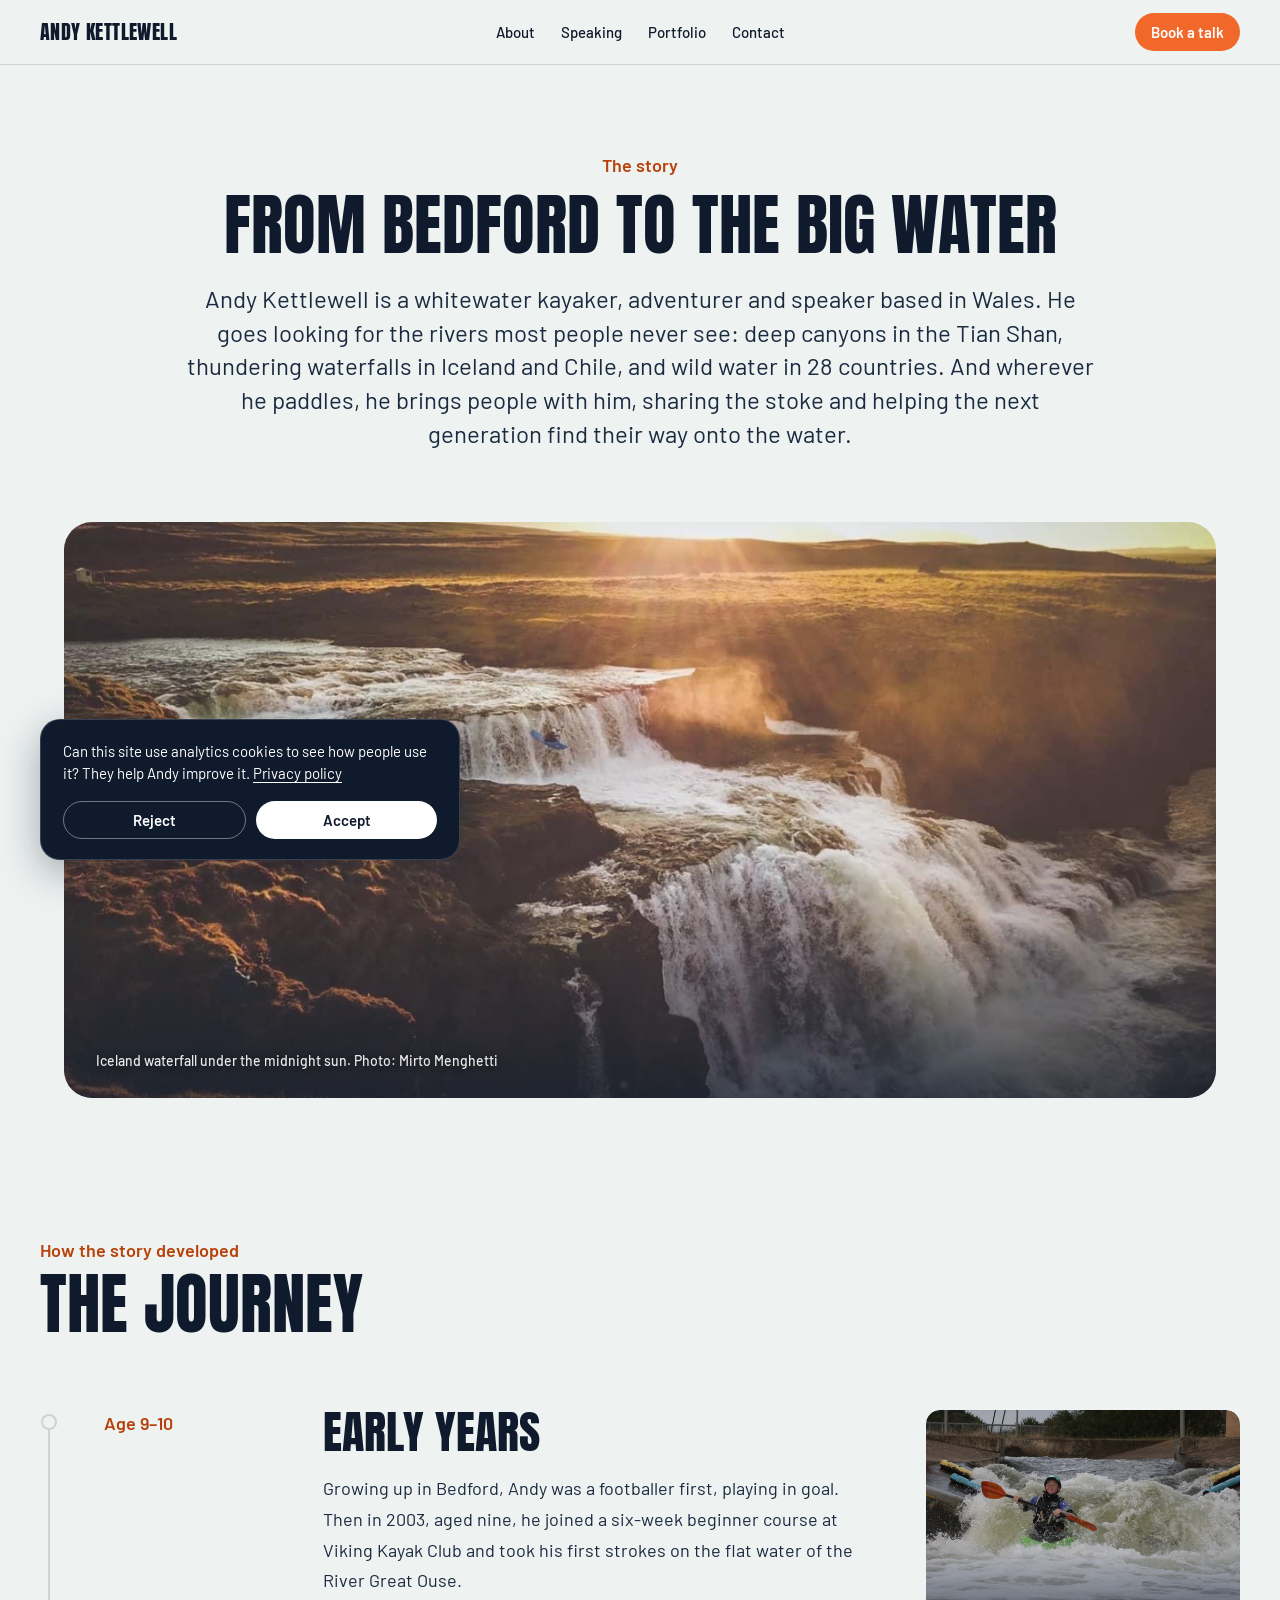
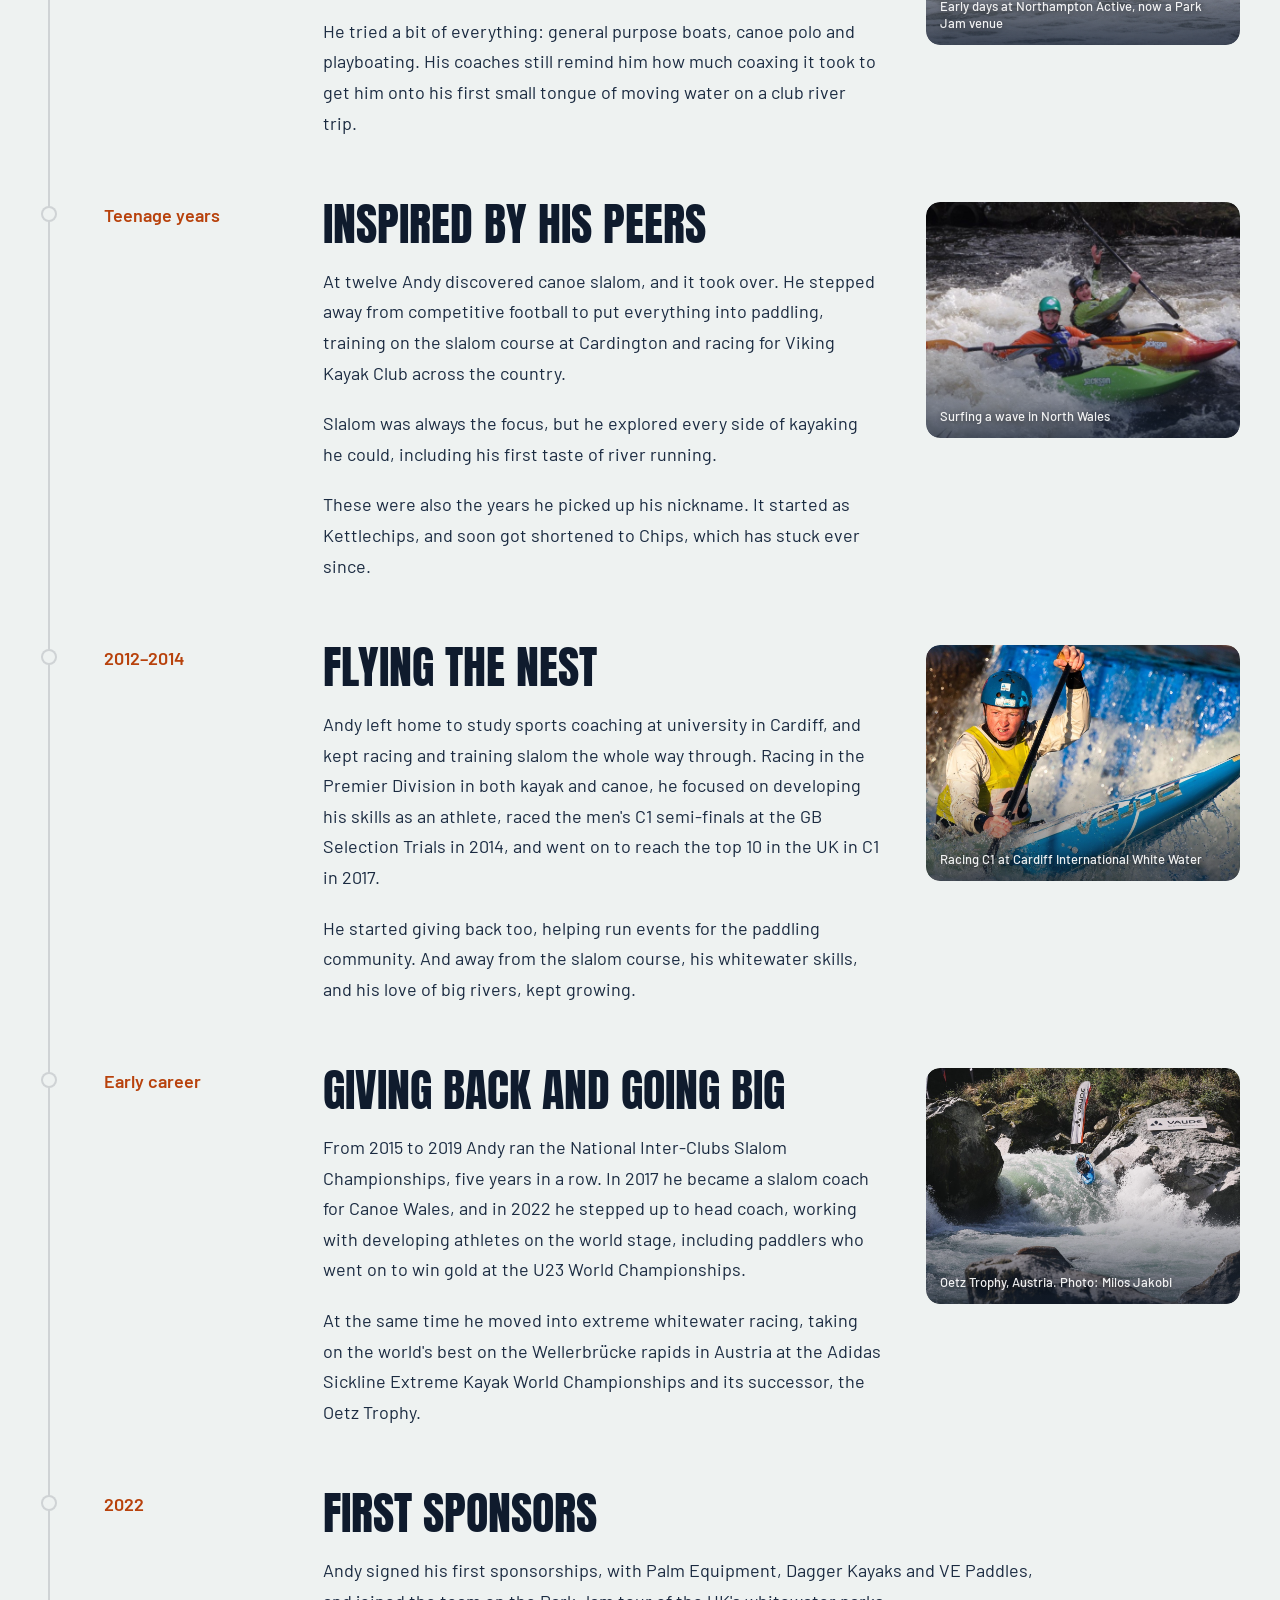
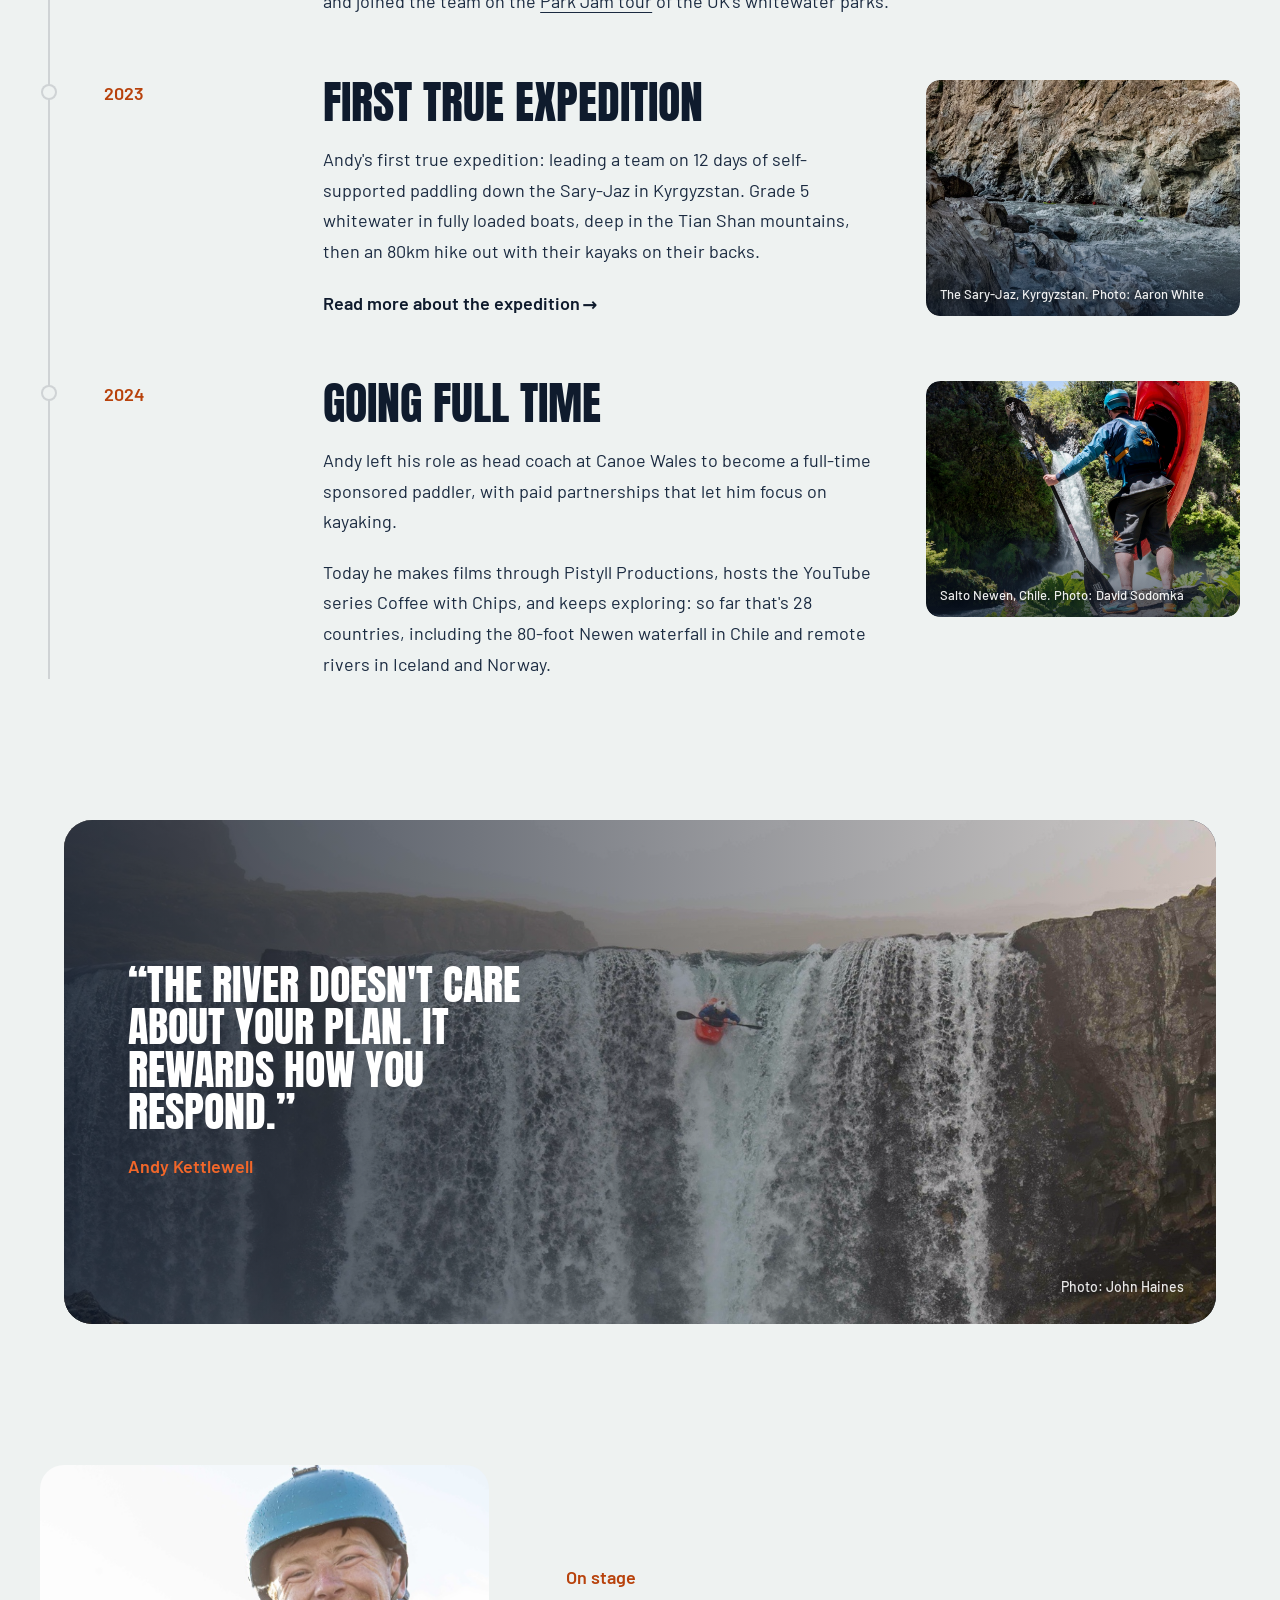
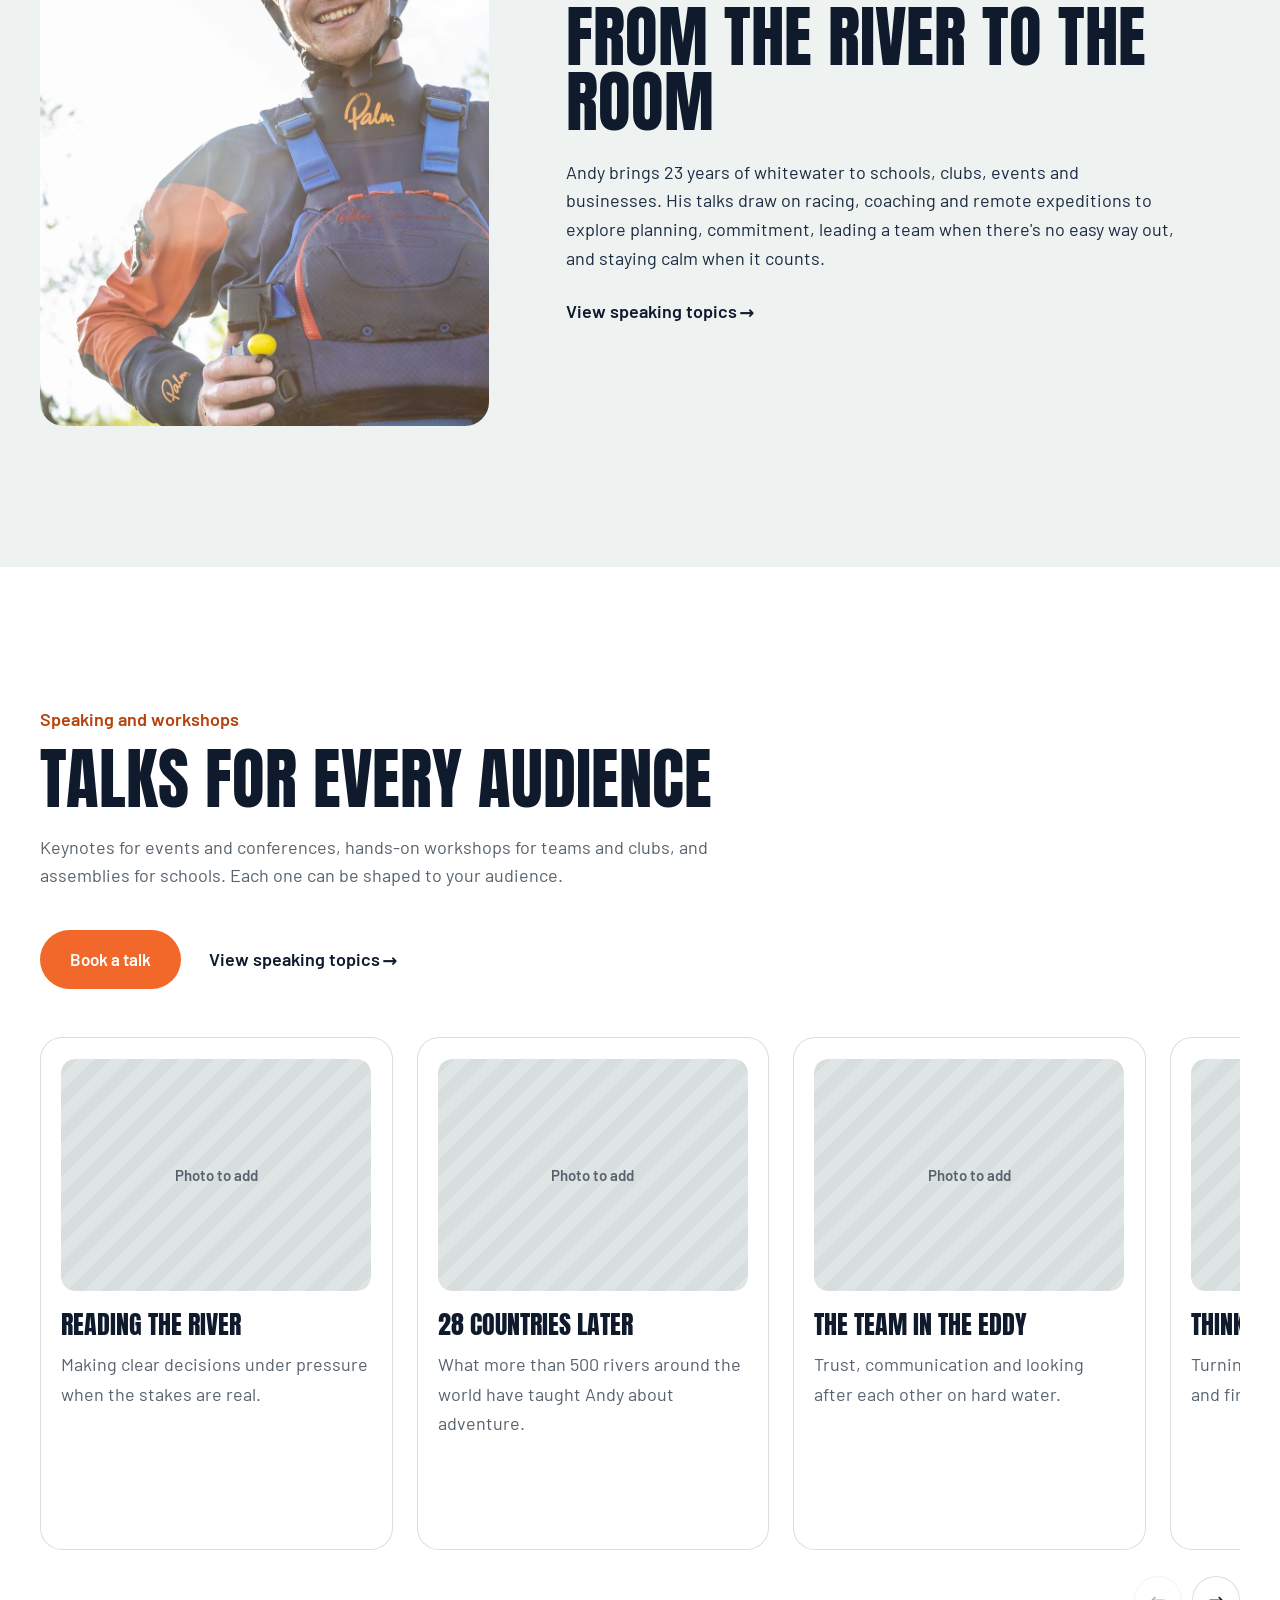
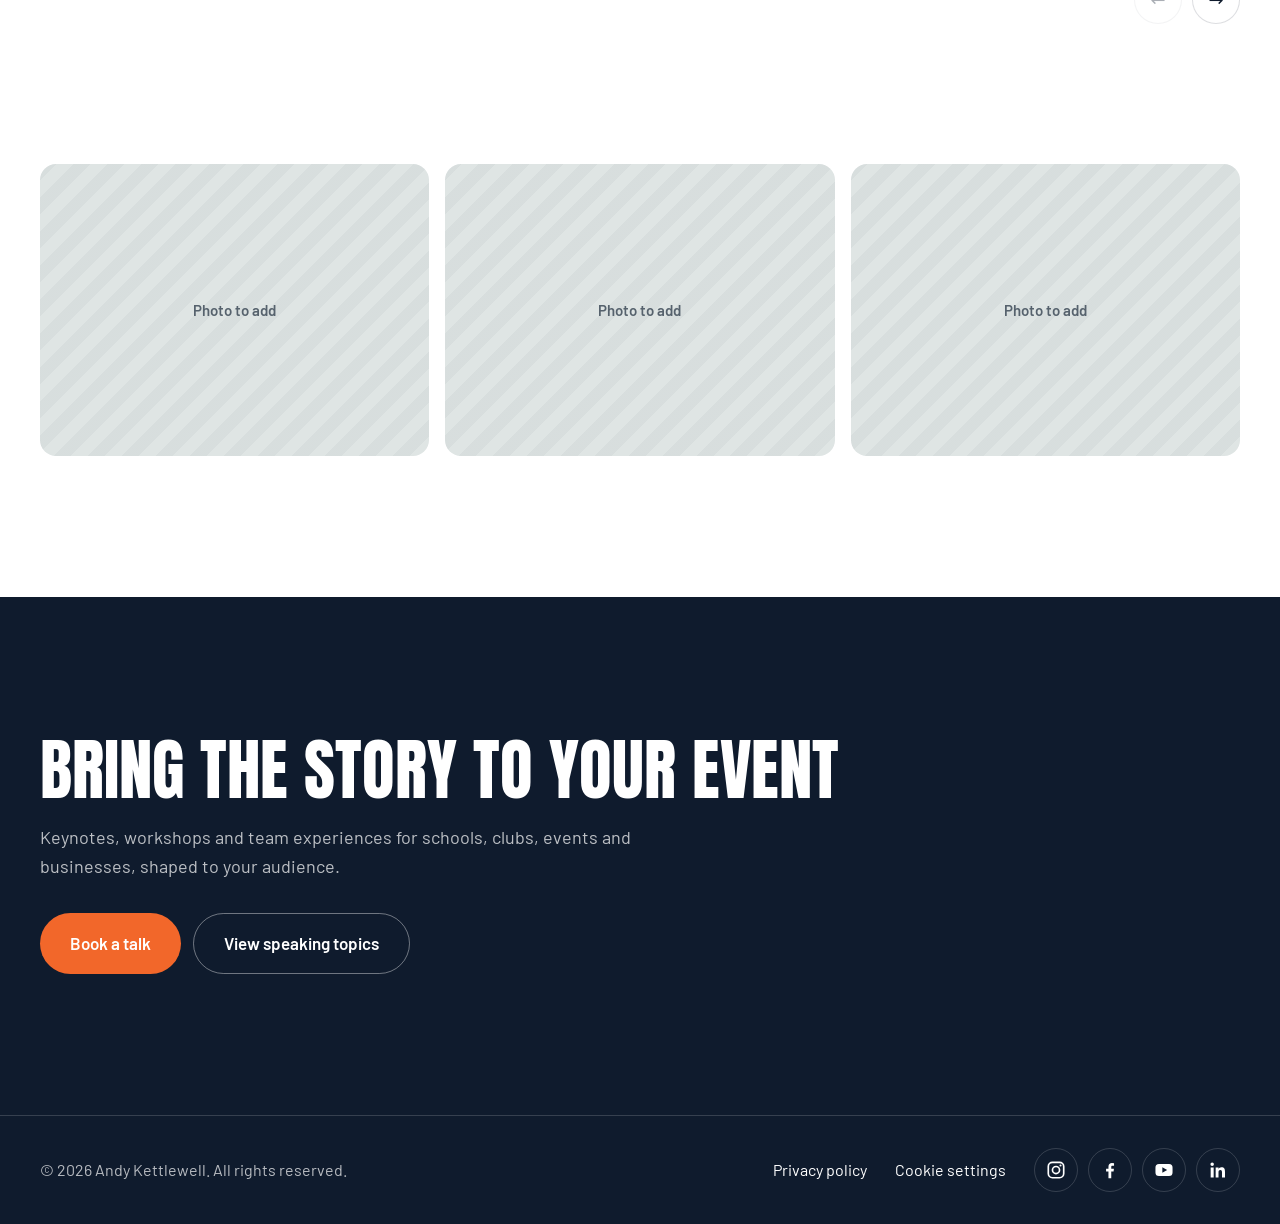
==== commit debe244c: "Portfolio rebuild, sharper photos and site refinements - Portfolio: photo cards with titles on the i" ====
--- a/about.html
+++ b/about.html
@@ -77,7 +77,7 @@
         </p>
       </div>
       <figure class="about-hero-photo">
-        <img src="image/web/about-iceland.jpg" alt="Golden evening light over a wide, stepped waterfall in Iceland">
+        <img src="image/web/about-iceland.jpg" alt="Golden evening light over a wide, stepped waterfall in Iceland" data-photographer="Mirto Menghetti">
         <figcaption class="photo-overlay-caption">Iceland waterfall under the midnight sun. Photo: Mirto Menghetti</figcaption>
       </figure>
     </section>
@@ -143,7 +143,7 @@
               <p>At the same time he moved into extreme whitewater racing, taking on the world's best on the Wellerbrücke rapids in Austria at the Adidas Sickline Extreme Kayak World Championships and its successor, the Oetz Trophy.</p>
             </div>
             <figure class="chapter-photo">
-              <img src="image/web/journey-early-career.jpg" alt="Andy dropping into a big rapid between boulders at the Oetz Trophy" loading="lazy">
+              <img src="image/web/journey-early-career.jpg" alt="Andy dropping into a big rapid between boulders at the Oetz Trophy" loading="lazy" data-photographer="Milos Jakobi">
               <figcaption>Oetz Trophy, Austria. Photo: Milos Jakobi</figcaption>
             </figure>
           </li>
@@ -162,12 +162,12 @@
             <p class="chapter-when">2023</p>
             <div class="chapter-text">
               <h3>First true expedition</h3>
-              <p>Andy's first true expedition: leading a self-supported team down the Sary-Jaz in Kyrgyzstan. Grade 5 whitewater in fully loaded boats, deep in the Tian Shan mountains, then an 80km hike out with their kayaks on their backs.</p>
+              <p>Andy's first true expedition: leading a team on 12 days of self-supported paddling down the Sary-Jaz in Kyrgyzstan. Grade 5 whitewater in fully loaded boats, deep in the Tian Shan mountains, then an 80km hike out with their kayaks on their backs.</p>
               <a href="portfolio-kyrgyzstan.html" class="text-link chapter-more">Read more about the expedition<span aria-hidden="true">→</span></a>
             </div>
             <figure class="chapter-photo">
               <img src="image/web/journey-saryjaz.jpg" alt="Kayakers dwarfed by towering canyon walls on the Sary-Jaz" loading="lazy">
-              <figcaption>The Sary-Jaz, Kyrgyzstan</figcaption>
+              <figcaption>The Sary-Jaz, Kyrgyzstan. Photo: Aaron White</figcaption>
             </figure>
           </li>
 
@@ -180,8 +180,8 @@
               <p>Today he makes films through Pistyll Productions, hosts the YouTube series Coffee with Chips, and keeps exploring: so far that's 28 countries, including the 80-foot Newen waterfall in Chile and remote rivers in Iceland and Norway.</p>
             </div>
             <figure class="chapter-photo">
-              <img src="image/web/journey-newen.jpg" alt="Andy holding his paddle and kayak above the Salto Newen waterfall in Chile" loading="lazy">
-              <figcaption>Above Salto Newen, Chile. Photo: David Sodomka</figcaption>
+              <img src="image/web/journey-newen.jpg" alt="Andy holding his paddle and kayak below the Salto Newen waterfall in Chile" loading="lazy" data-photographer="David Sodomka">
+              <figcaption>Salto Newen, Chile. Photo: David Sodomka</figcaption>
             </figure>
           </li>
           </ol>
@@ -193,7 +193,7 @@
     <!-- EDIT: placeholder quote, swap for something Andy says -->
     <section class="quote-band">
       <figure class="quote-photo">
-        <img src="image/web/about-quote-waterfall.jpg" alt="" loading="lazy">
+        <img src="image/web/about-quote-waterfall.jpg" alt="" loading="lazy" data-photographer="John Haines">
         <blockquote>
           <p>“The river doesn't care about your plan. It rewards how you respond.”</p>
           <footer>Andy Kettlewell</footer>
--- a/style.css
+++ b/style.css
@@ -318,15 +318,35 @@
   aspect-ratio: 4 / 5;
   object-fit: cover;
   object-position: 68% 20%;
-}
+  border-radius: 24px;
+}
+.story-media img[src*="atom-suit"] { object-position: 60% 42%; }
+.story-media { position: relative; border-radius: 24px; overflow: hidden; }
+.story-media:has(figcaption)::after {
+  content: "";
+  position: absolute;
+  inset: auto 0 0 0;
+  height: 35%;
+  background: linear-gradient(0deg, rgba(15,27,45,0.65), rgba(15,27,45,0));
+  pointer-events: none;
+}
+/* Caption sits inside the bottom of the photo, like the rest of the site */
 .story-media figcaption {
-  margin-top: 12px;
-  font-size: 1rem;
-  color: var(--slate);
+  position: absolute;
+  left: clamp(16px, 2vw, 24px);
+  right: clamp(16px, 2vw, 24px);
+  bottom: clamp(14px, 2vw, 22px);
+  z-index: 1;
+  font-size: 0.875rem;
+  font-weight: 500;
+  color: rgba(255,255,255,0.92);
+  text-shadow: 0 1px 6px rgba(0,0,0,0.5);
 }
 .story-copy h2 { margin-bottom: 32px; }
+.story-copy > .kicker { color: var(--orange-text); }
 .story-copy > p { color: var(--slate); max-width: 34em; }
 .story-copy > p + p { margin-top: 16px; }
+.story-more { display: inline-block; }
 
 .pull-quote {
   margin: 40px 0 48px;
@@ -412,9 +432,7 @@
 }
 
 /* Home page talks preview sits on the light grey ground */
-#talks { background: var(--mist); color: var(--ink); }
-#talks .section-lead { color: var(--slate); }
-#talks .talk-preview { border-top: 2px solid var(--ink); }
+#talks.talks-band { background: var(--mist); }
 
 /* ---------- Partners ---------- */
 .partners {
@@ -427,9 +445,11 @@
   flex-wrap: wrap;
   justify-content: center;
   align-items: center;
-  gap: 24px clamp(40px, 8vw, 110px);
-}
-.partner-row img { height: clamp(44px, 5vw, 64px); width: auto; opacity: 0.85; transition: opacity 0.2s; }
+  gap: 24px clamp(32px, 5vw, 72px);
+}
+/* each slot keeps the old logo height so the section stays the same size */
+.partner-row li { display: flex; align-items: center; min-height: clamp(44px, 5vw, 64px); }
+.partner-row img { height: clamp(36px, 4vw, 52px); width: auto; opacity: 0.85; transition: opacity 0.2s; }
 .partner-row a:hover img { opacity: 1; }
 .partner-row a { display: block; }
 
@@ -712,8 +732,28 @@
 .chapter-text a { text-decoration: underline; text-underline-offset: 4px; }
 .chapter-text a:hover { color: var(--orange-text); }
 .chapter-text .chapter-more { display: inline-block; margin-top: 22px; text-decoration: none; }
-.chapter-photo img { border-radius: 14px; }
-.chapter-photo figcaption { margin-top: 10px; font-size: 0.875rem; line-height: 1.4; color: var(--slate); }
+.chapter-photo { position: relative; border-radius: 14px; overflow: hidden; }
+.chapter-photo::after {
+  content: "";
+  position: absolute;
+  inset: auto 0 0 0;
+  height: 45%;
+  background: linear-gradient(0deg, rgba(15,27,45,0.7), rgba(15,27,45,0));
+  pointer-events: none;
+}
+/* Caption sits inside the bottom of the photo */
+.chapter-photo figcaption {
+  position: absolute;
+  left: 14px;
+  right: 14px;
+  bottom: 12px;
+  z-index: 1;
+  font-size: 0.8125rem;
+  font-weight: 500;
+  line-height: 1.35;
+  color: rgba(255,255,255,0.92);
+  text-shadow: 0 1px 6px rgba(0,0,0,0.5);
+}
 .chapter.no-photo .chapter-text { grid-column: 2 / -1; }
 .chapter.no-photo .chapter-text > p { max-width: 40em; }
 .chapter-photo img, .chapter-photo .ph { width: 100%; aspect-ratio: 4 / 3; object-fit: cover; }
@@ -805,12 +845,13 @@
 .talks-band { background: var(--white); padding-block: var(--section-y); }
 .talks-band-head {
   display: grid;
-  grid-template-columns: 1fr 1fr;
-  gap: 24px 64px;
-  align-items: end;
+  grid-template-columns: 1fr;
+  gap: 20px;
+  justify-items: start;
+  text-align: left;
   margin-bottom: clamp(40px, 5vw, 64px);
 }
-.talks-band-head > p { color: var(--slate); max-width: 34em; }
+.talks-band-head > p { color: var(--slate); max-width: 40em; }
 /* Talk slider: three cards in view, with the edge of the next one showing */
 .talk-slider { --slide-gap: clamp(16px, 2vw, 24px); }
 .talk-cards {
@@ -948,6 +989,268 @@
 .work-feature .work-media img, .work-feature .work-media .ph { aspect-ratio: 16 / 9; }
 .work-feature .work-text { padding-top: 0; }
 
+/* ---------- Portfolio index: photo cards with the words on the image ---------- */
+.portfolio-page .portfolio-intro { text-align: center; }
+.portfolio-page .portfolio-intro .about-lead { max-width: 38em; margin-inline: auto; }
+.portfolio-page .portfolio-section { padding-bottom: var(--section-y); }
+.pf-grid {
+  display: grid;
+  grid-template-columns: 1fr 1fr;
+  gap: clamp(16px, 2vw, 28px);
+}
+.pf-card {
+  position: relative;
+  display: block;
+  aspect-ratio: 5 / 4;
+  border-radius: 28px;
+  overflow: hidden;
+  background: var(--ink-2);
+  color: var(--white);
+  isolation: isolate;
+}
+.pf-feature { grid-column: 1 / -1; aspect-ratio: 21 / 9; }
+.pf-card > img, .pf-card > .ph {
+  position: absolute;
+  inset: 0;
+  width: 100%;
+  height: 100%;
+  object-fit: cover;
+  transition: transform 0.8s var(--ease);
+}
+.pf-card::after {
+  content: "";
+  position: absolute;
+  inset: 0;
+  background: linear-gradient(0deg, rgba(15,27,45,0.92) 0%, rgba(15,27,45,0.7) 32%, rgba(15,27,45,0.25) 60%, rgba(15,27,45,0) 80%);
+  z-index: 1;
+}
+.pf-card:hover > img { transform: scale(1.04); }
+.pf-text {
+  position: absolute;
+  left: 0;
+  right: 0;
+  bottom: 0;
+  z-index: 2;
+  padding: clamp(22px, 3vw, 44px);
+}
+.pf-meta { font-size: var(--step-0); font-weight: 600; color: rgba(255,255,255,0.88); margin-bottom: 8px; text-shadow: 0 1px 8px rgba(15,27,45,0.6); }
+.pf-card h2 {
+  font-family: var(--font-display);
+  font-weight: 400;
+  font-size: clamp(2rem, 3.4vw, 3.25rem);
+  line-height: 0.95;
+  text-transform: uppercase;
+  max-width: 13em;
+}
+.pf-feature h2 { font-size: clamp(2.5rem, 5.2vw, 5rem); }
+.pf-link {
+  display: inline-flex;
+  align-items: center;
+  margin-top: 18px;
+  font-weight: 600;
+}
+.pf-link span { margin-left: 0.3em; transition: transform 0.2s; }
+.pf-card:hover .pf-link { color: var(--orange); }
+.pf-card:hover .pf-link span { transform: translateX(3px); }
+.pf-card:focus-visible { outline: 3px solid var(--orange); outline-offset: 4px; }
+
+.piece-cover, .pg-item { position: relative; }
+
+/* ---------- Expedition pages: title, cover, stats row, summary, photos ---------- */
+.piece .piece-intro { padding-bottom: clamp(28px, 4vw, 44px); }
+.piece .piece-intro h1 { margin-bottom: 0; max-width: 16em; }
+.piece .piece-cover img, .piece .piece-cover .ph { aspect-ratio: 2 / 1; }
+.piece-stats {
+  display: grid;
+  grid-template-columns: repeat(auto-fit, minmax(150px, 1fr));
+  gap: 0 clamp(16px, 2vw, 28px);
+  margin-top: clamp(28px, 4vw, 44px);
+  border-top: 2px solid var(--ink);
+}
+.piece-stats > div { padding-top: 16px; }
+.piece-stats dt { font-size: 0.875rem; color: var(--slate); margin-bottom: 4px; }
+.piece-stats dd { font-weight: 600; line-height: 1.35; }
+.piece-stats a { text-decoration: underline; text-underline-offset: 3px; }
+
+.piece .piece-story { padding-block: var(--section-y); margin-top: clamp(56px, 7vw, 96px); background: var(--white); }
+/* photos sit on navy so they glow */
+.piece .piece-gallery { padding-block: var(--section-y); background: var(--ink); color: var(--white); }
+.pg-title { margin-bottom: clamp(32px, 4vw, 52px); }
+.piece .piece-gallery .pg-item { background: var(--ink-2); }
+.piece .piece-gallery .pg-open:focus-visible { outline-color: var(--orange); }
+.piece-summary {
+  display: grid;
+  grid-template-columns: minmax(240px, 1fr) 1.6fr;
+  gap: clamp(32px, 6vw, 96px);
+  align-items: start;
+}
+/* heading stays in view while the text scrolls past */
+.piece-summary h2 { position: sticky; top: calc(var(--header-h) + 32px); }
+.piece-summary-text { max-width: 40rem; }
+.piece-summary p { color: var(--ink-2); line-height: 1.75; }
+.piece-summary p + p { margin-top: 18px; }
+.piece .back-link { margin-bottom: clamp(20px, 3vw, 32px); }
+.piece .piece-intro .kicker { margin-bottom: 10px; }
+
+/* Photos keep their own shape (no cropping), in tidy columns */
+/* Justified rows: every photo in a row shares the same top and height, and keeps
+   its own shape (--r is the photo's width / height). */
+.piece .pg-grid { display: flex; flex-wrap: wrap; gap: 12px; }
+.piece .pg-grid::after { content: ""; flex-grow: 999; }
+.piece .pg-item {
+  flex-grow: var(--r, 1.5);
+  flex-basis: calc(var(--r, 1.5) * 260px);
+  margin: 0;
+  border-radius: 16px;
+  overflow: hidden;
+  background: var(--ink-2);
+}
+.piece .pg-item img { display: block; width: 100%; height: auto; transition: transform 0.5s var(--ease); }
+.pg-open { position: relative; display: block; cursor: zoom-in; }
+.pg-open::after {
+  content: "";
+  position: absolute;
+  inset: 0;
+  background: rgba(15,27,45,0.25);
+  opacity: 0;
+  transition: opacity 0.3s;
+}
+.pg-open::before {
+  content: "⤢";
+  position: absolute;
+  right: 12px;
+  bottom: 12px;
+  z-index: 1;
+  display: grid;
+  place-items: center;
+  width: 40px;
+  height: 40px;
+  border-radius: 50%;
+  background: var(--white);
+  color: var(--ink);
+  font-size: 1.125rem;
+  opacity: 0;
+  transform: scale(0.8);
+  transition: opacity 0.3s, transform 0.3s var(--ease);
+}
+.pg-open:hover img { transform: scale(1.04); }
+.pg-open:hover::after, .pg-open:focus-visible::after { opacity: 1; }
+.pg-open:hover::before, .pg-open:focus-visible::before { opacity: 1; transform: scale(1); }
+.pg-open:focus-visible { outline: 3px solid var(--orange); outline-offset: -3px; }
+.pg-ph .ph { aspect-ratio: 4 / 3; }
+
+/* Full-screen photo viewer */
+.lightbox {
+  position: fixed;
+  inset: 0;
+  z-index: 100;
+  display: grid;
+  place-items: center;
+  padding: calc(env(safe-area-inset-top, 0px) + 64px) 72px calc(env(safe-area-inset-bottom, 0px) + 64px);
+  background: rgba(10, 18, 30, 0.95);
+}
+.lightbox img {
+  max-width: min(100%, calc(100vw - 144px));
+  max-height: calc(100vh - 140px);
+  max-height: calc(100dvh - 140px);
+  width: auto;
+  height: auto;
+  object-fit: contain;
+  border-radius: 10px;
+  box-shadow: 0 20px 60px rgba(0,0,0,0.4);
+}
+.lightbox[hidden] { display: none !important; }
+.lightbox { cursor: zoom-out; }
+.lightbox .lb-btn { cursor: pointer; }
+.lightbox.lb-open { animation: lb-fade 0.25s ease both; }
+.lightbox img.lb-in { animation: lb-zoom 0.35s var(--ease) both; }
+@keyframes lb-fade { from { opacity: 0; } to { opacity: 1; } }
+@keyframes lb-zoom { from { opacity: 0; transform: scale(0.96); } to { opacity: 1; transform: none; } }
+.lb-btn {
+  position: absolute;
+  display: grid;
+  place-items: center;
+  width: 52px;
+  height: 52px;
+  border: 1px solid rgba(255,255,255,0.3);
+  border-radius: 50%;
+  background: rgba(15,27,45,0.6);
+  color: var(--white);
+  font-size: 1.25rem;
+  cursor: pointer;
+  transition: background 0.2s, border-color 0.2s;
+}
+.lb-btn:hover { background: var(--orange); border-color: var(--orange); }
+.lb-close { top: calc(env(safe-area-inset-top, 0px) + 16px); right: 16px; }
+.lb-prev { left: 12px; top: 50%; transform: translateY(-50%); }
+.lb-next { right: 12px; top: 50%; transform: translateY(-50%); }
+.lb-count { position: absolute; bottom: calc(env(safe-area-inset-bottom, 0px) + 20px); left: 50%; transform: translateX(-50%); color: rgba(255,255,255,0.75); font-size: 0.9375rem; }
+
+/* Previous / next expedition cards */
+.piece .piece-nav { border: 0; padding-block: clamp(32px, 4vw, 56px); }
+.pnav-grid { display: grid; grid-template-columns: 1fr 1fr; gap: clamp(12px, 1.6vw, 20px); }
+.pnav-card {
+  position: relative;
+  display: flex;
+  align-items: center;
+  justify-content: flex-end;
+  gap: 20px;
+  text-align: right;
+  min-height: clamp(110px, 10vw, 140px);
+  padding: clamp(16px, 1.8vw, 24px) clamp(20px, 2.4vw, 32px);
+  border-radius: 24px;
+  overflow: hidden;
+  color: var(--white);
+  background: var(--ink);
+  isolation: isolate;
+}
+.pnav-card > img, .pnav-card > .ph { position: absolute; inset: 0; width: 100%; height: 100%; object-fit: cover; z-index: -2; transition: transform 0.6s var(--ease); }
+.pnav-card::after { content: ""; position: absolute; inset: 0; z-index: -1; background: linear-gradient(0deg, rgba(15,27,45,0.9), rgba(15,27,45,0.35)); }
+.pnav-card:hover > img { transform: scale(1.05); }
+/* plain navy cards, no photos */
+.pnav-card::after { display: none; }
+/* Previous is the secondary way: white card with a navy outline */
+.pnav-prev { background: var(--white); color: var(--ink); box-shadow: inset 0 0 0 1.5px var(--ink); }
+.pnav-prev .pnav-label { color: var(--slate); }
+.pnav-label { display: block; font-size: 0.9375rem; font-weight: 600; color: rgba(255,255,255,0.8); margin-bottom: 6px; }
+.pnav-text strong {
+  display: block;
+  font-family: var(--font-display);
+  font-weight: 400;
+  font-size: clamp(1.25rem, 2vw, 1.75rem);
+  line-height: 1;
+  text-transform: uppercase;
+}
+.pnav-arrow {
+  flex: none;
+  font-size: 1.5rem;
+  line-height: 1;
+  opacity: 0.8;
+  transition: transform 0.2s, opacity 0.2s;
+}
+.pnav-card:hover .pnav-arrow { opacity: 1; transform: translateX(3px); }
+.pnav-prev:hover .pnav-arrow { transform: translateX(-3px); }
+/* on hover only the text colour changes */
+.pnav-card .pnav-text strong { transition: color 0.2s; }
+.pnav-card:hover .pnav-text strong, .pnav-card:focus-visible .pnav-text strong,
+.pnav-card:hover .pnav-arrow, .pnav-card:focus-visible .pnav-arrow { color: var(--orange); }
+.pnav-prev:hover .pnav-text strong, .pnav-prev:focus-visible .pnav-text strong,
+.pnav-prev:hover .pnav-arrow, .pnav-prev:focus-visible .pnav-arrow { color: var(--orange-text); }
+.pnav-prev { flex-direction: row-reverse; justify-content: flex-end; text-align: left; }
+.btn-ghost-dark { background: transparent; color: var(--ink); border: 1.5px solid var(--ink); transition: background 0.2s, color 0.2s; }
+.btn-ghost-dark:hover { background: var(--ink); color: var(--white); }
+
+/* Keep rounded corners when a photo zooms on hover.
+   Safari (and sometimes Chrome) moves the zooming photo onto its own layer and
+   stops clipping it to the rounded box; isolating the box and giving the photo
+   the same radius keeps the corners in place. */
+.pg-item, .pf-card, .pnav-card, .work-media, .talk-card-media, .piece-cover, .chapter-photo, .story-media {
+  isolation: isolate;
+  -webkit-mask-image: -webkit-radial-gradient(white, black);
+  mask-image: radial-gradient(white, black);
+}
+.pg-item img, .work-media img, .talk-card-media img { border-radius: inherit; }
+
 /* Photo placeholder until real photos are added */
 .ph {
   display: grid;
@@ -969,7 +1272,7 @@
 .back-link span { margin: 0 0.3em 0 0; transform: translateY(0.08em); }
 .back-link:hover span { transform: translate(-3px, 0.08em); }
 
-.piece-cover { border-radius: 20px; overflow: hidden; background: var(--ink-2); }
+.piece-cover { border-radius: 28px; overflow: hidden; background: var(--ink-2); }
 .piece-cover img, .piece-cover .ph { width: 100%; aspect-ratio: 21 / 9; object-fit: cover; }
 
 .piece-story { padding-block: var(--section-y); }
@@ -1075,6 +1378,18 @@
   .work-grid, .work-feature .work-link { grid-template-columns: 1fr; }
   .work-feature .work-text { padding-top: 18px; }
   .piece-grid { grid-template-columns: 1fr; }
+  .piece-stats { grid-template-columns: 1fr 1fr; row-gap: 4px; }
+  .piece-summary { grid-template-columns: 1fr; gap: 20px; }
+  .piece-summary h2 { position: static; }
+  .piece .pg-grid { gap: 8px; }
+  .piece .pg-item { flex-basis: calc(var(--r, 1.5) * 150px); border-radius: 12px; }
+  .piece .piece-cover img, .piece .piece-cover .ph { aspect-ratio: 4 / 3; }
+  .pnav-grid { grid-template-columns: 1fr; }
+  .lightbox { padding-inline: 12px; }
+  .lightbox img { max-width: calc(100vw - 24px); max-height: calc(100dvh - 170px); }
+  .lb-prev, .lb-next { top: auto; bottom: calc(env(safe-area-inset-bottom, 0px) + 8px); transform: none; }
+  .pf-grid { grid-template-columns: 1fr; }
+  .pf-card, .pf-feature { aspect-ratio: 4 / 5; }
   .chapter { grid-template-columns: 1fr; gap: 12px; padding-bottom: 48px; }
   .speaker-grid, .talks-band-head { grid-template-columns: 1fr; }
   .talk-cards { grid-auto-columns: 82%; }
@@ -1099,7 +1414,8 @@
   .field-row { grid-template-columns: 1fr; }
   .field-row-names { grid-template-columns: 1fr 1fr; gap: 12px; }
   .partner-row { display: grid; grid-template-columns: 1fr 1fr; gap: 32px 24px; justify-items: center; }
-  .partner-row img { height: 44px; }
+  .partner-row img { height: 36px; }
+  .partner-row li { min-height: 44px; }
 }
 
 @media (prefers-reduced-motion: reduce) {
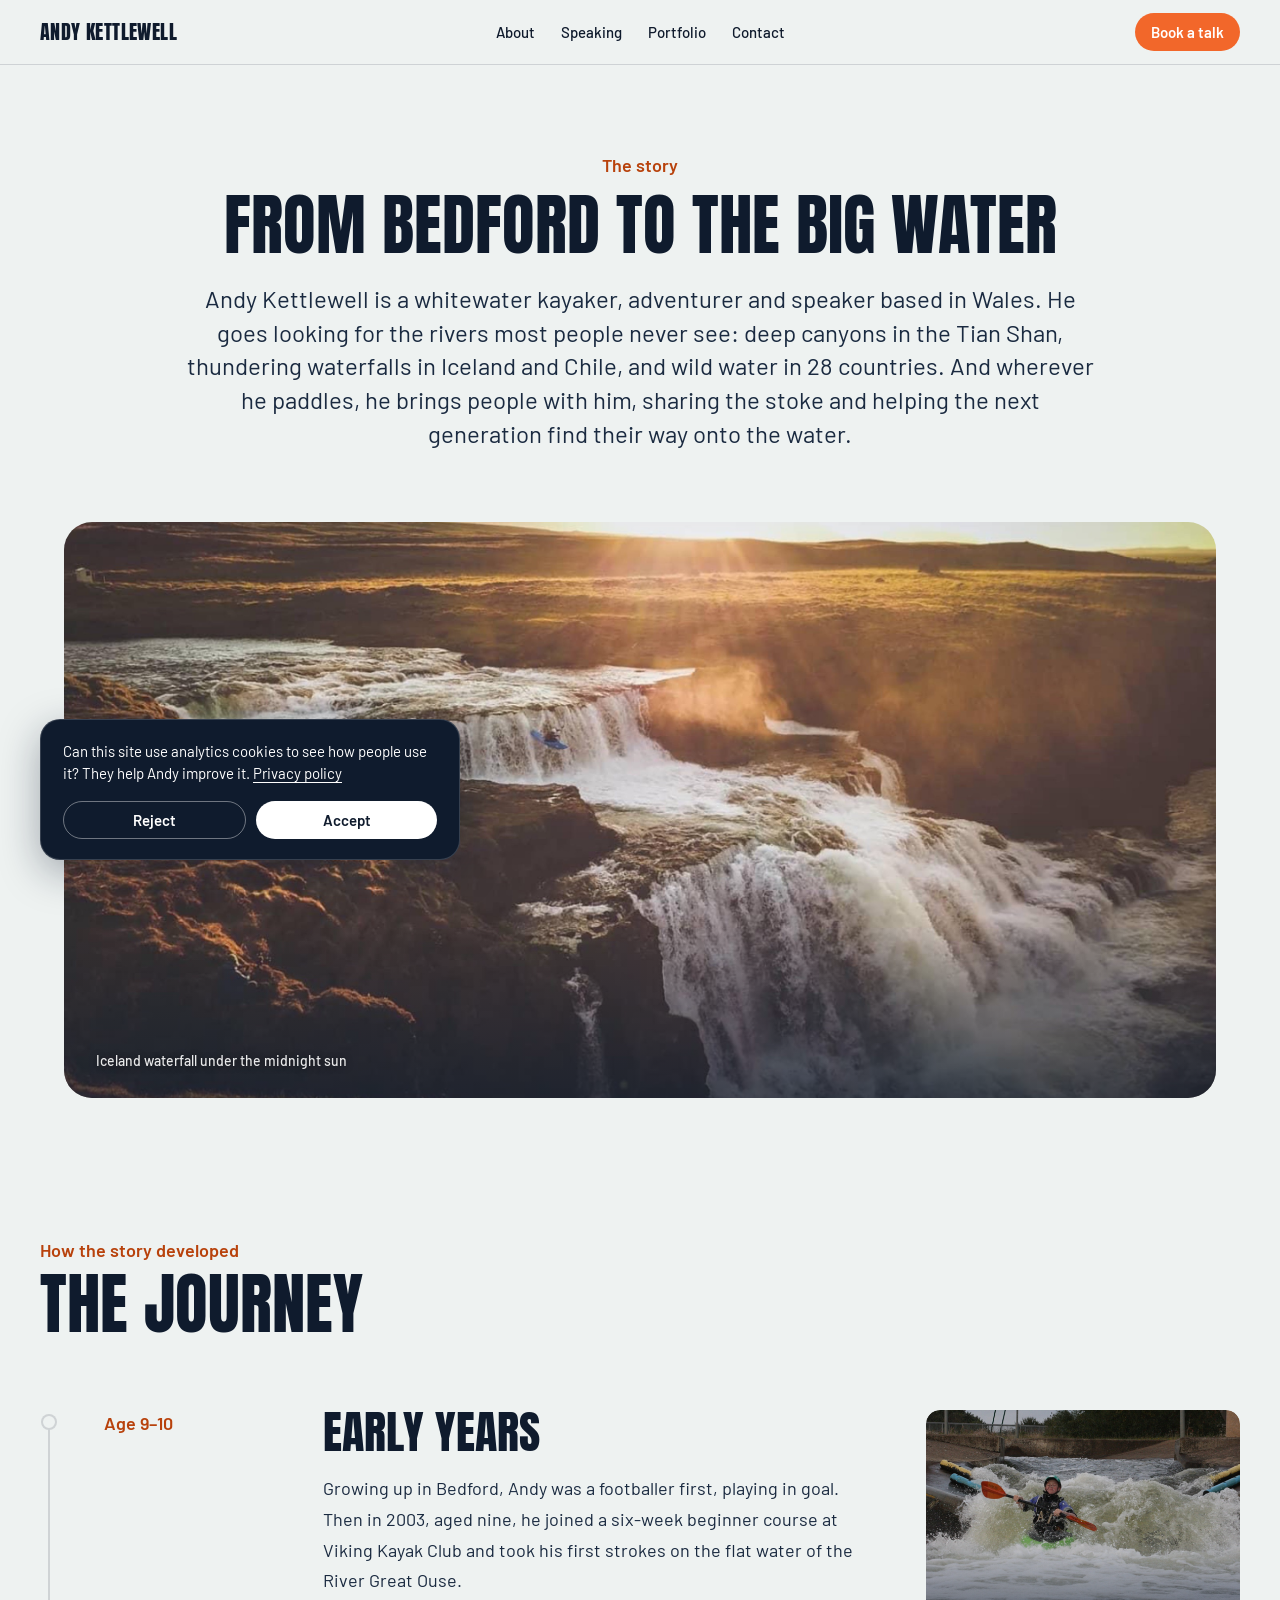
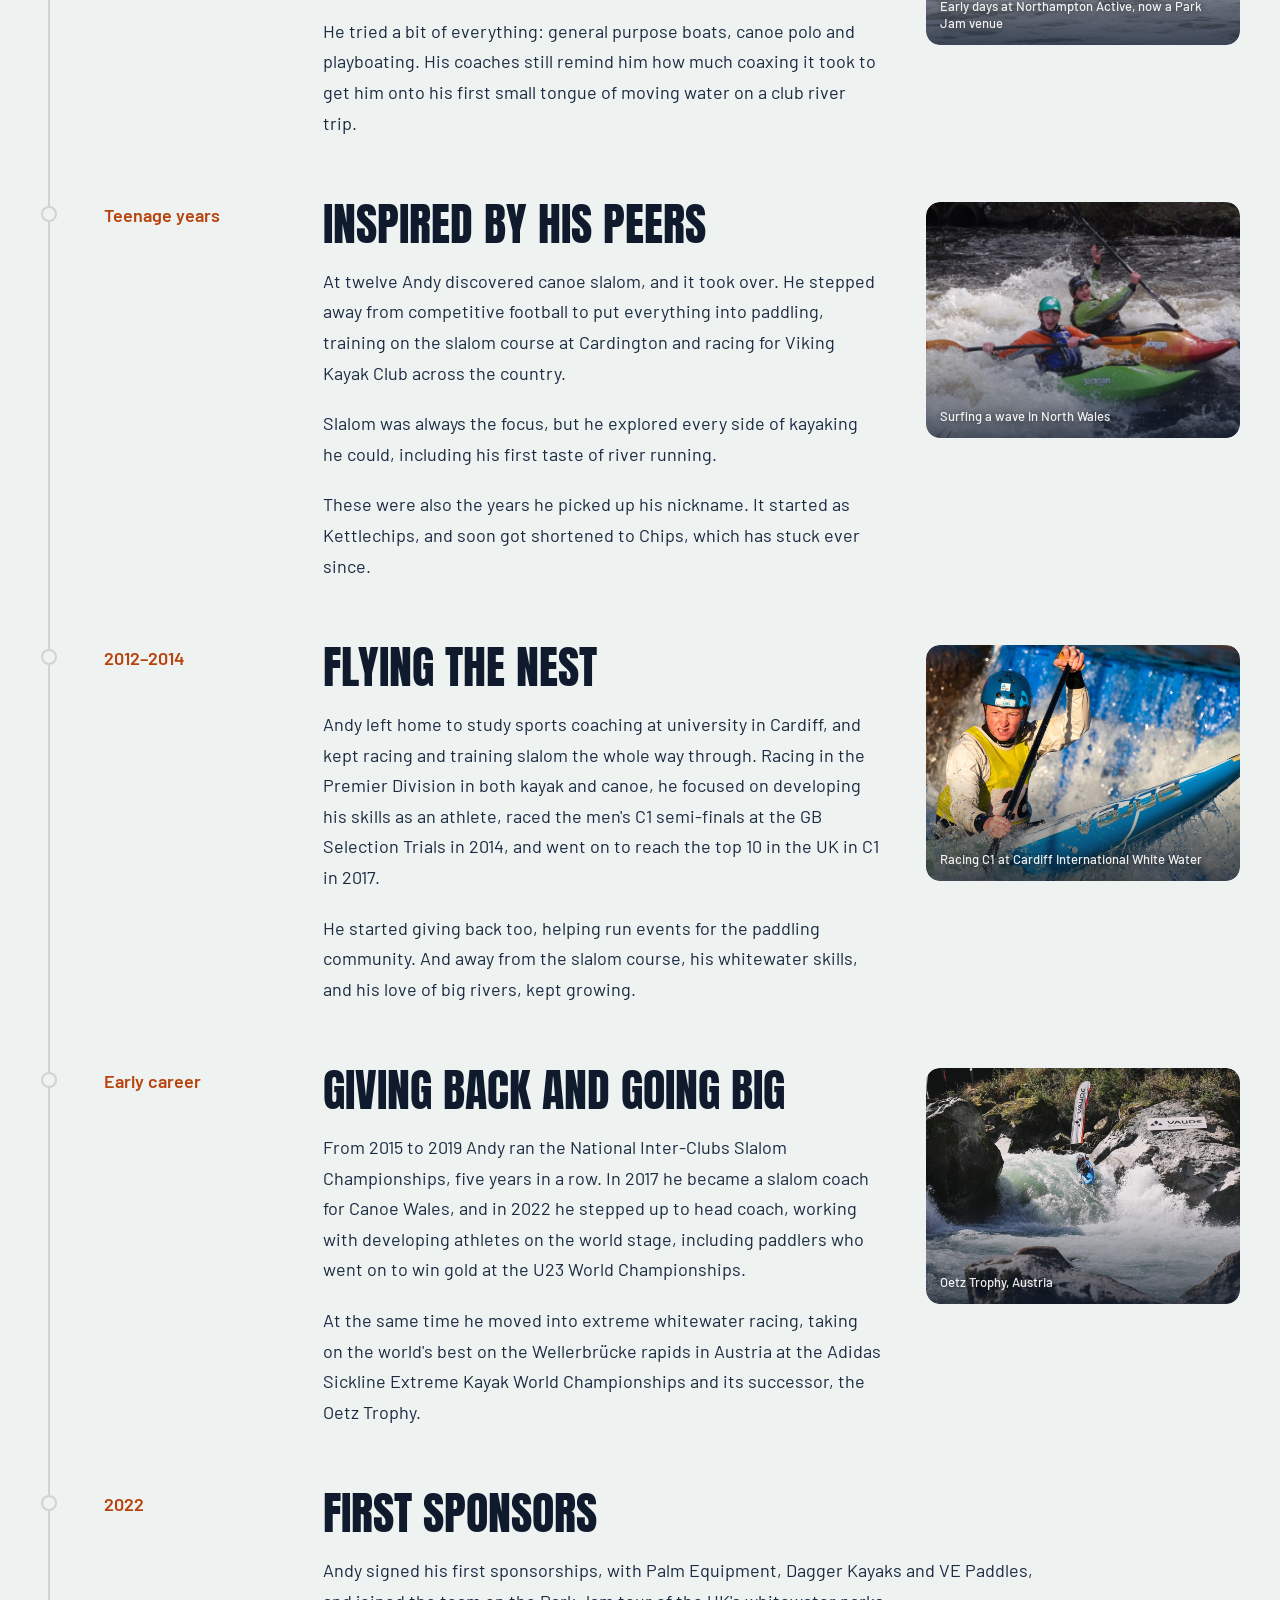
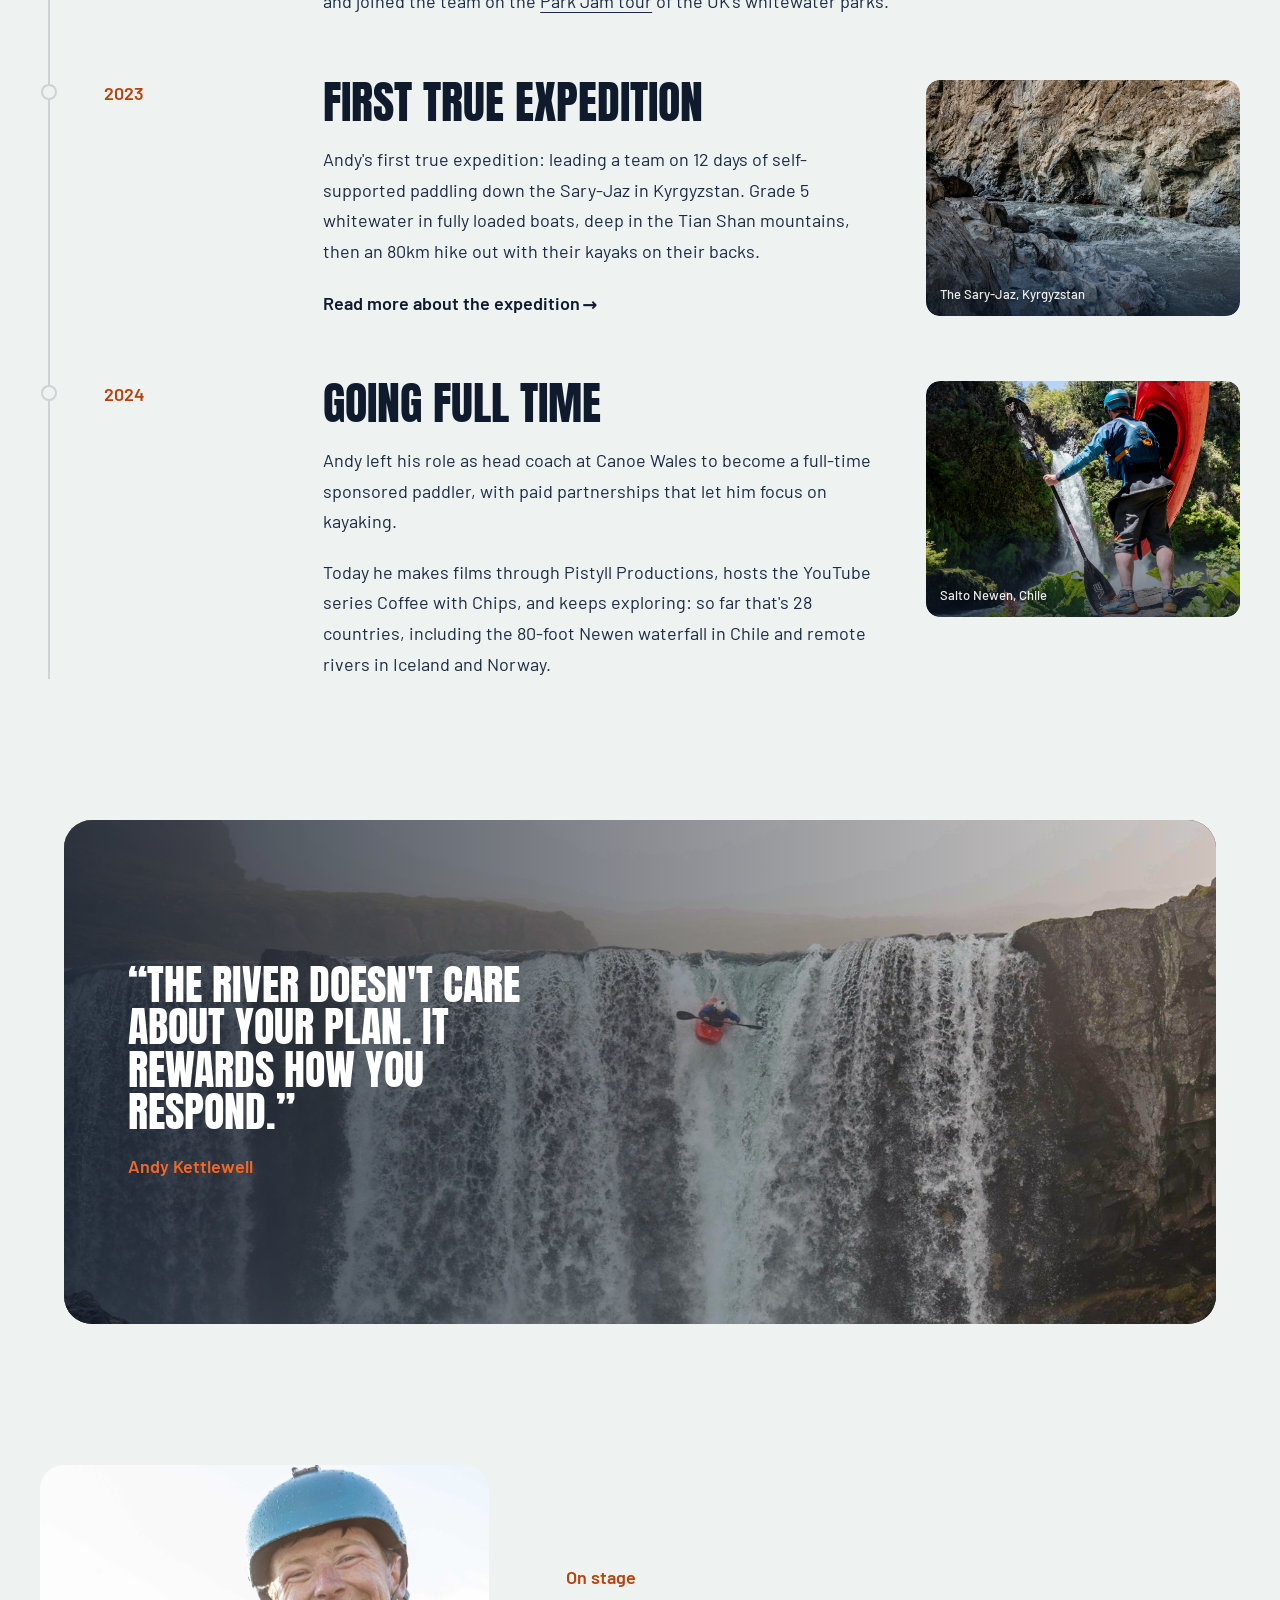
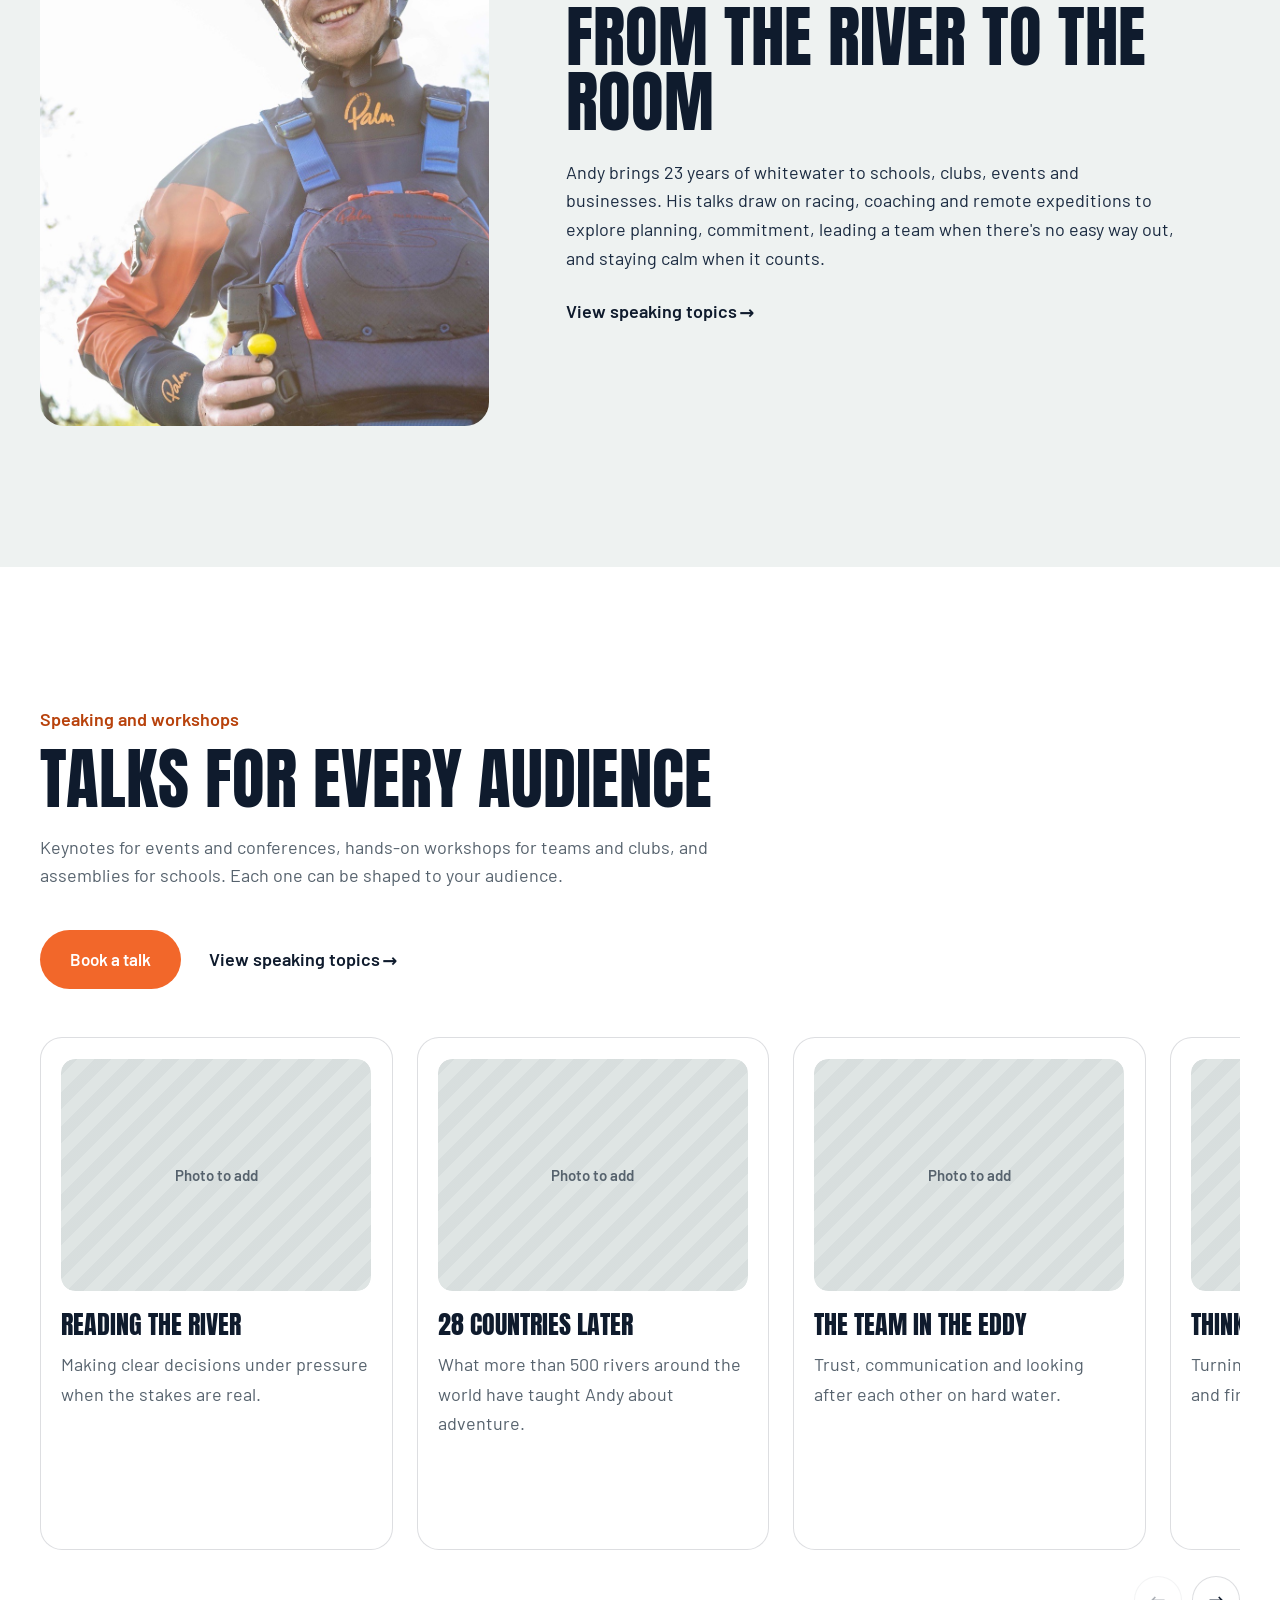
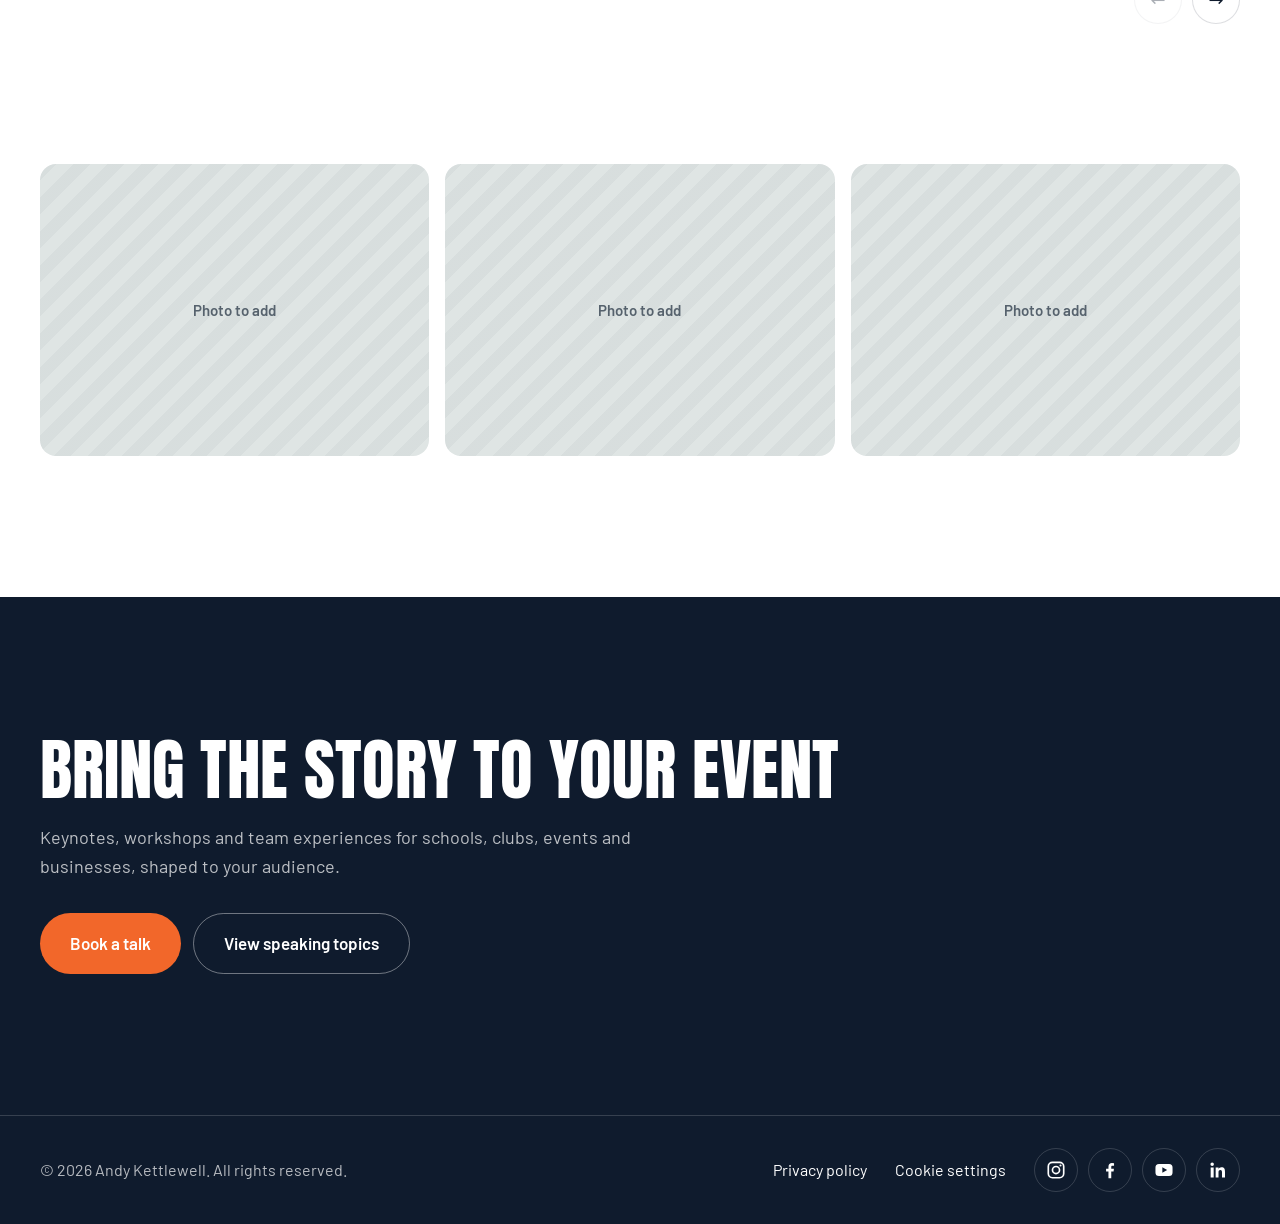
==== commit 56038301: "Photo credits, caption tidy and Park Jam gallery swaps - Photographer credits embedded in image file" ====
--- a/about.html
+++ b/about.html
@@ -78,7 +78,7 @@
       </div>
       <figure class="about-hero-photo">
         <img src="image/web/about-iceland.jpg" alt="Golden evening light over a wide, stepped waterfall in Iceland" data-photographer="Mirto Menghetti">
-        <figcaption class="photo-overlay-caption">Iceland waterfall under the midnight sun. Photo: Mirto Menghetti</figcaption>
+        <figcaption class="photo-overlay-caption">Iceland waterfall under the midnight sun</figcaption>
       </figure>
     </section>
 
@@ -144,7 +144,7 @@
             </div>
             <figure class="chapter-photo">
               <img src="image/web/journey-early-career.jpg" alt="Andy dropping into a big rapid between boulders at the Oetz Trophy" loading="lazy" data-photographer="Milos Jakobi">
-              <figcaption>Oetz Trophy, Austria. Photo: Milos Jakobi</figcaption>
+              <figcaption>Oetz Trophy, Austria</figcaption>
             </figure>
           </li>
 
@@ -166,8 +166,8 @@
               <a href="portfolio-kyrgyzstan.html" class="text-link chapter-more">Read more about the expedition<span aria-hidden="true">→</span></a>
             </div>
             <figure class="chapter-photo">
-              <img src="image/web/journey-saryjaz.jpg" alt="Kayakers dwarfed by towering canyon walls on the Sary-Jaz" loading="lazy">
-              <figcaption>The Sary-Jaz, Kyrgyzstan. Photo: Aaron White</figcaption>
+              <img src="image/web/journey-saryjaz.jpg" alt="Kayakers dwarfed by towering canyon walls on the Sary-Jaz" loading="lazy" data-photographer="Aaron White">
+              <figcaption>The Sary-Jaz, Kyrgyzstan</figcaption>
             </figure>
           </li>
 
@@ -181,7 +181,7 @@
             </div>
             <figure class="chapter-photo">
               <img src="image/web/journey-newen.jpg" alt="Andy holding his paddle and kayak below the Salto Newen waterfall in Chile" loading="lazy" data-photographer="David Sodomka">
-              <figcaption>Salto Newen, Chile. Photo: David Sodomka</figcaption>
+              <figcaption>Salto Newen, Chile</figcaption>
             </figure>
           </li>
           </ol>
@@ -198,7 +198,6 @@
           <p>“The river doesn't care about your plan. It rewards how you respond.”</p>
           <footer>Andy Kettlewell</footer>
         </blockquote>
-        <figcaption class="photo-overlay-caption photo-overlay-right">Photo: John Haines</figcaption>
       </figure>
     </section>
 
@@ -206,7 +205,7 @@
     <section class="speaker-intro">
       <div class="container speaker-grid">
         <figure class="speaker-photo">
-          <img src="image/web/story-portrait.jpg" alt="Andy Kettlewell smiling on the riverbank in his paddling kit" loading="lazy">
+          <img src="image/web/story-portrait.jpg" alt="Andy Kettlewell smiling on the riverbank in his paddling kit" loading="lazy" data-photographer="David Sodomka">
         </figure>
         <div>
           <p class="kicker">On stage</p>
